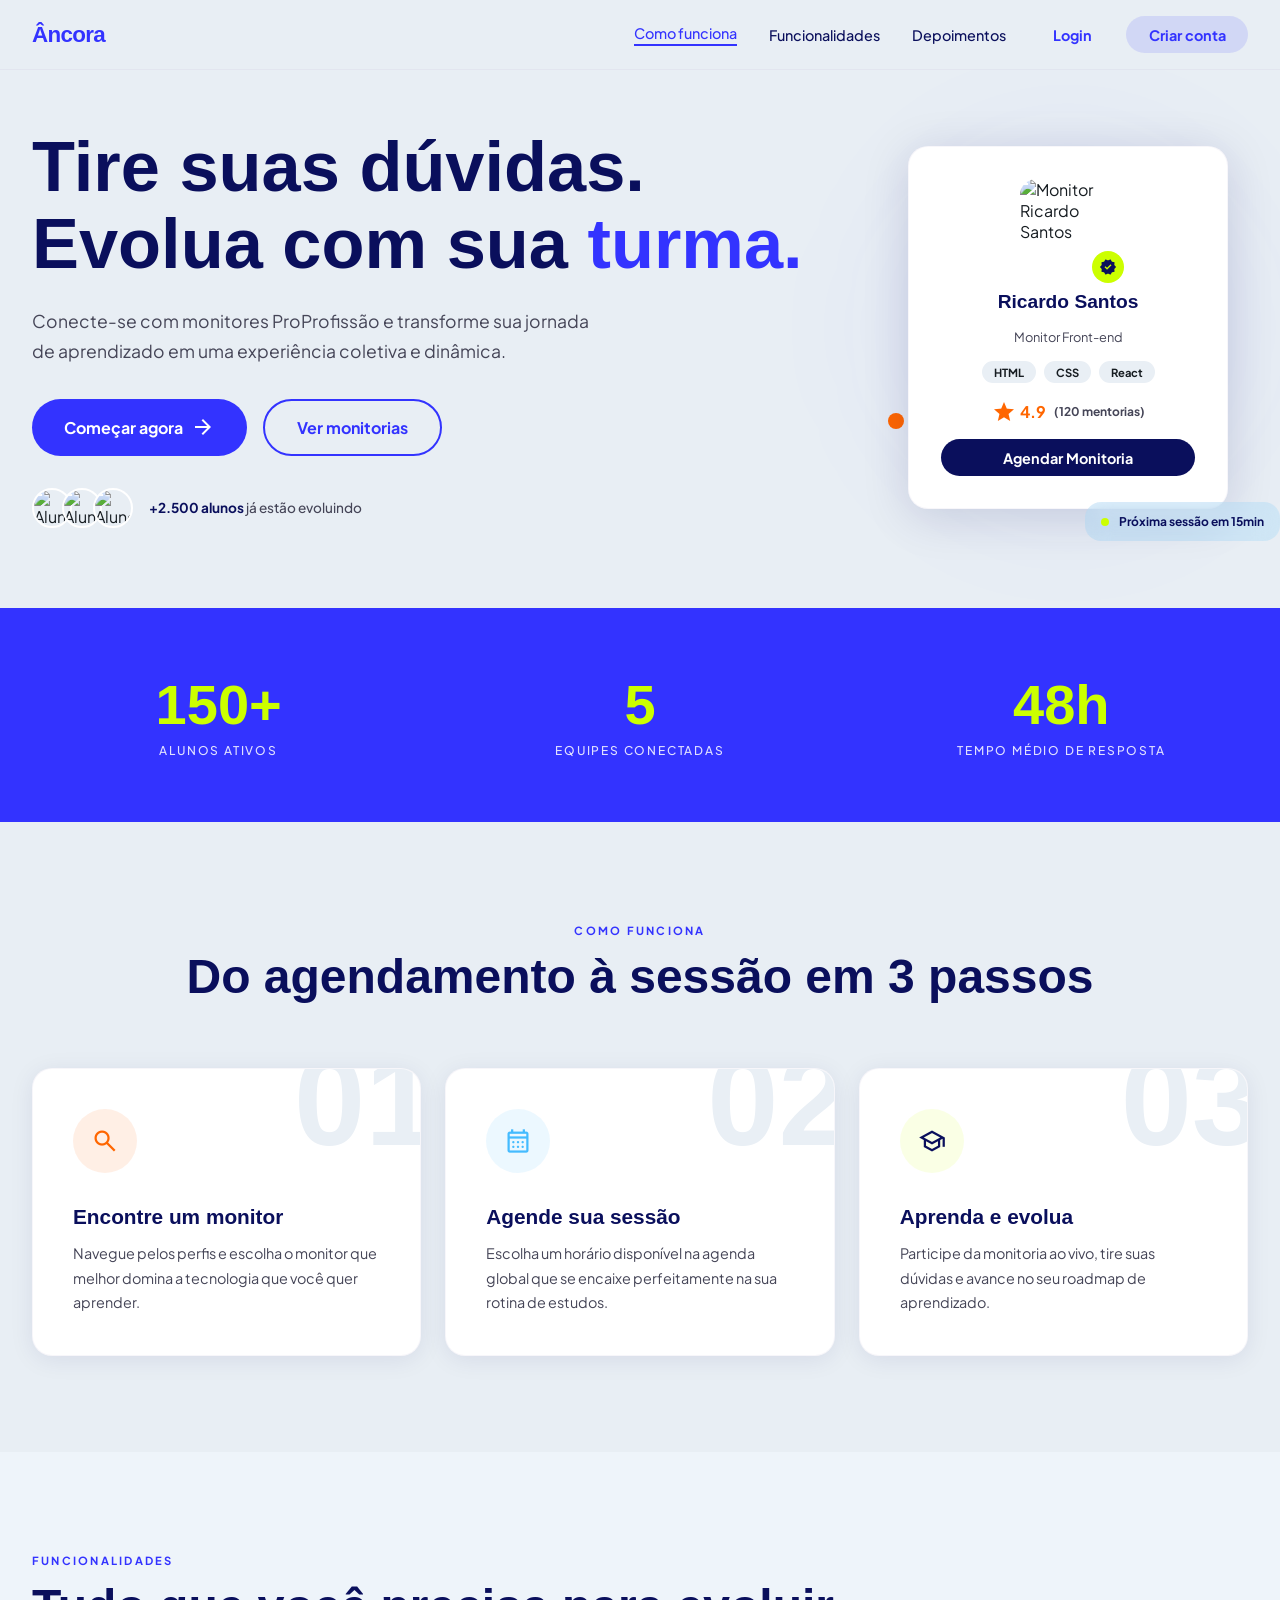
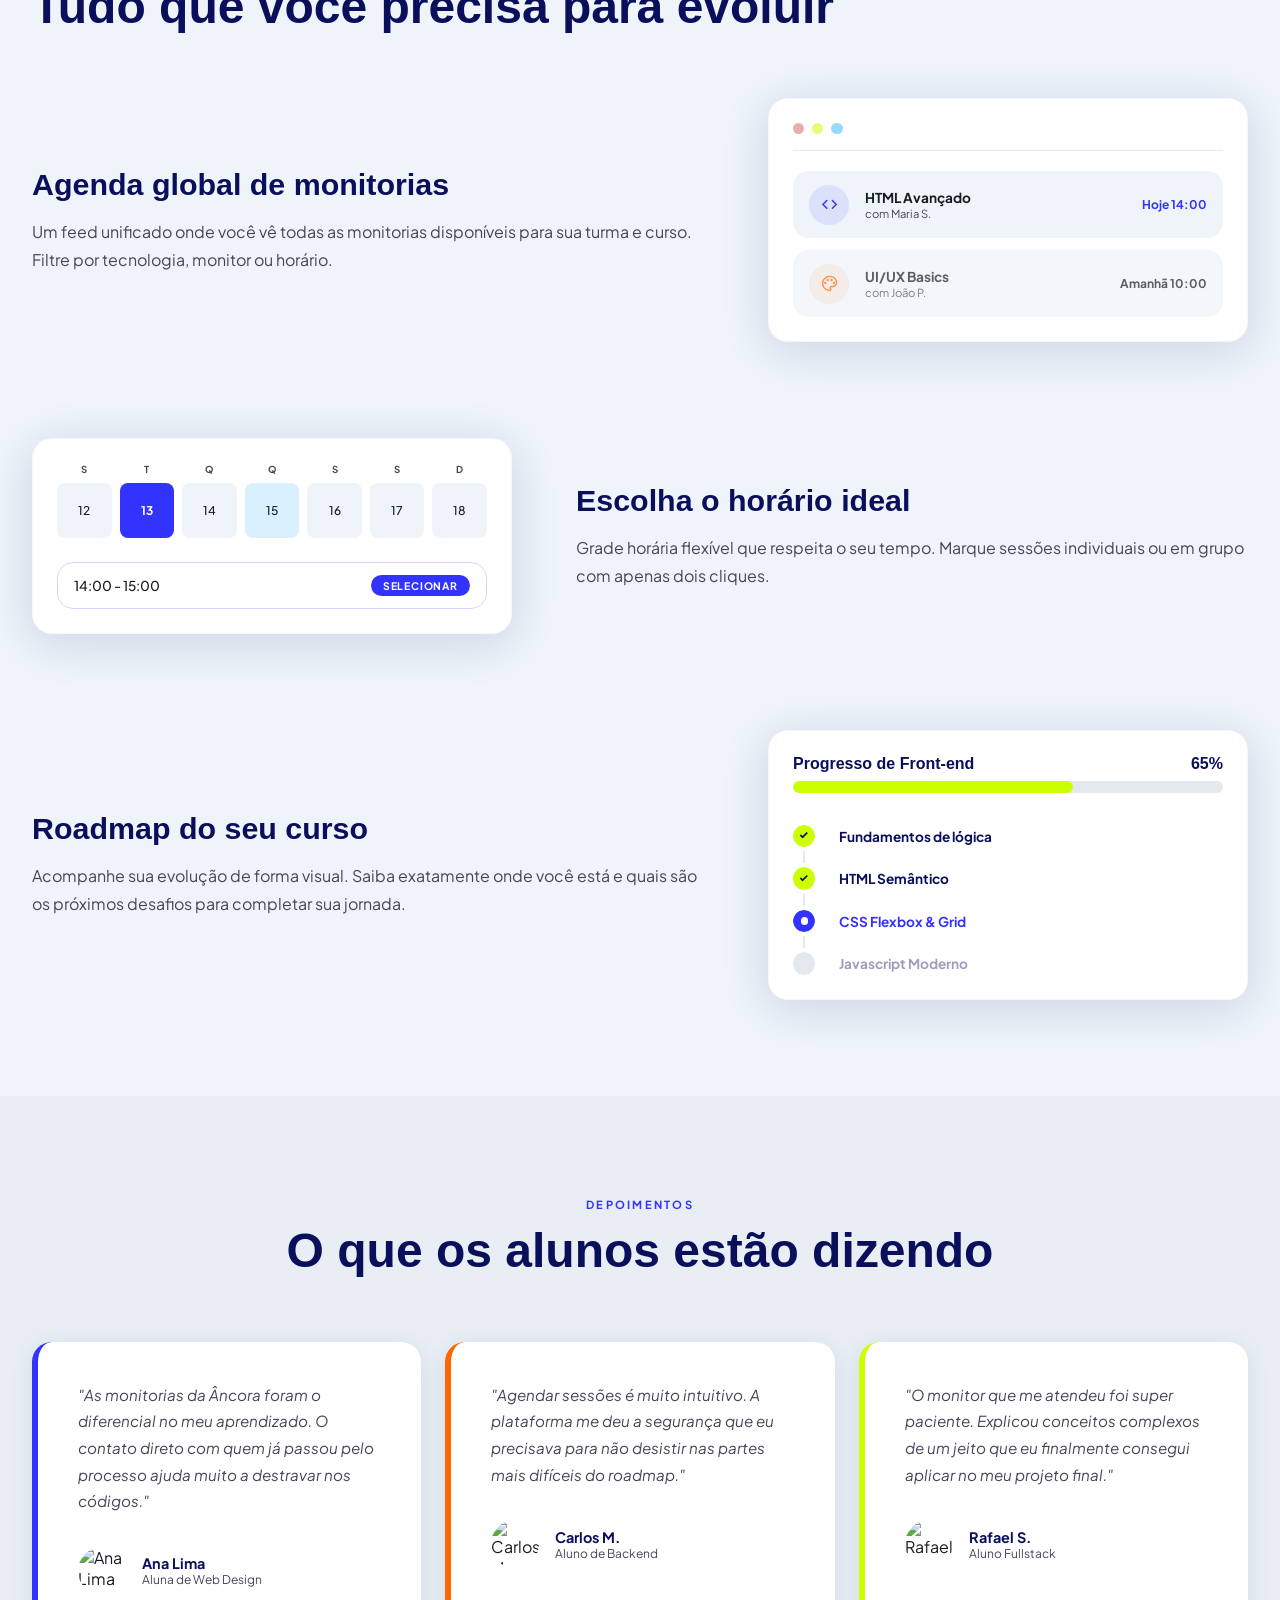
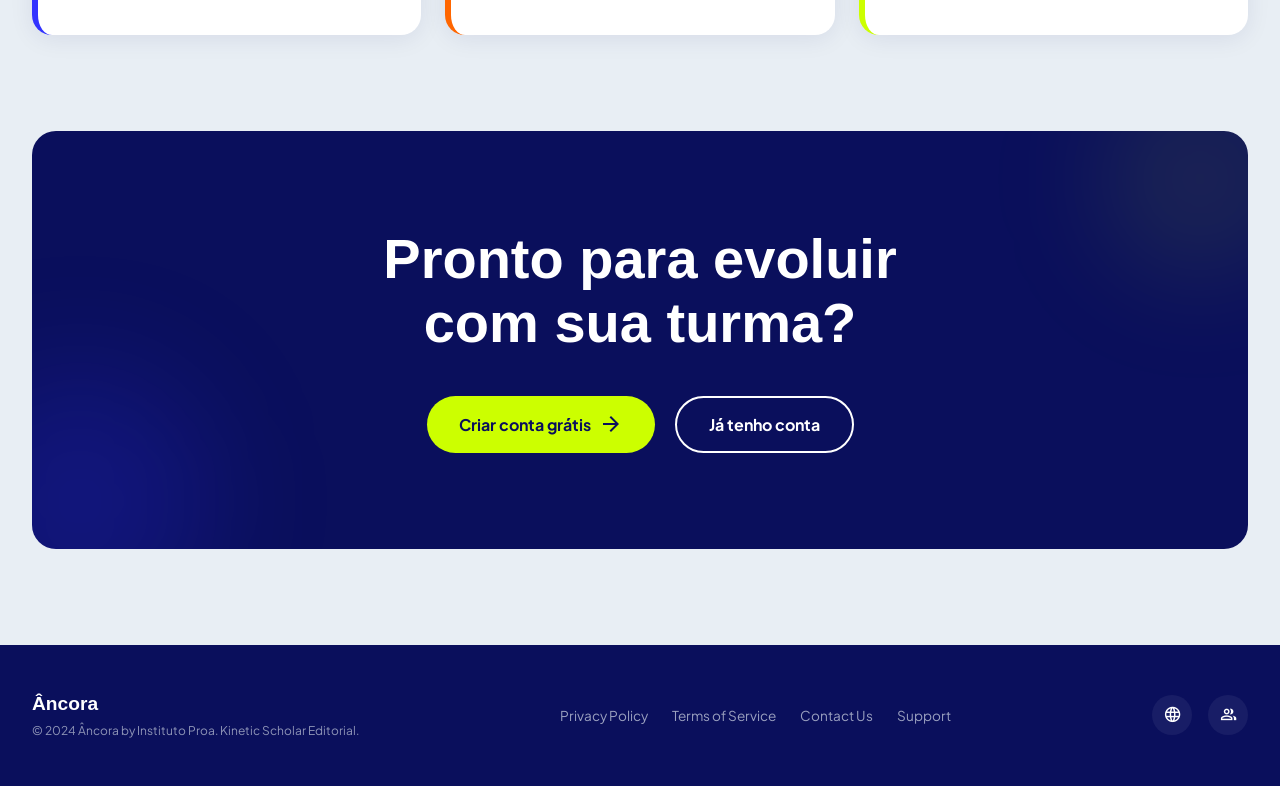
==== frontend/index.html @ afe98baf "feat: global.css, home funcional, login/cadastro conectados ao Firebase" ====
<!DOCTYPE html>
<html lang="pt-BR">
<head>
  <meta charset="utf-8"/>
  <meta name="viewport" content="width=device-width, initial-scale=1.0"/>
  <title>Âncora | Evolua com sua turma</title>
  <script src="./assets/js/pages/index.js"></script>
  <link rel="stylesheet" href="./assets/css/pages/index.css"/>
  <link href="https://fonts.googleapis.com/css2?family=Plus+Jakarta+Sans:wght@400;500;600;700&display=swap" rel="stylesheet"/>
  <link href="https://api.fontshare.com/v2/css?f[]=clash-grotesk@400,500,600,700&display=swap" rel="stylesheet"/>
  <link href="https://fonts.googleapis.com/css2?family=Material+Symbols+Outlined:opsz,wght,FILL,GRAD@20..48,100..700,0..1,-50..200&display=swap" rel="stylesheet"/>
</head>
<body>

  <!-- ===== NAV ===== -->
  <nav class="navbar" id="navbar">
    <div class="navbar__inner">
      <span class="navbar__logo">Âncora</span>

      <button class="navbar__burger" id="burgerBtn" aria-label="Abrir menu">
        <span></span><span></span><span></span>
      </button>

      <div class="navbar__links" id="navLinks">
        <a href="#how" class="navbar__link navbar__link--active">Como funciona</a>
        <a href="#features" class="navbar__link">Funcionalidades</a>
        <a href="#testimonials" class="navbar__link">Depoimentos</a>
      </div>

      <div class="navbar__actions">
        <button class="btn btn--ghost" onclick="window.location.href='./pages/login.html'">Login</button>
        <button class="btn btn--pill" onclick="window.location.href='./pages/cadastro.html'">Criar conta</button>
      </div>
    </div>
  </nav>

  <main>

    <!-- ===== HERO ===== -->
    <section class="hero" id="hero">
      <div class="hero__content">
        <h1 class="hero__title">
          Tire suas dúvidas.<br/>
          Evolua com sua <span class="text-primary">turma.</span>
        </h1>
        <p class="hero__subtitle">
          Conecte-se com monitores ProProfissão e transforme sua jornada de aprendizado
          em uma experiência coletiva e dinâmica.
        </p>
        <div class="hero__actions">
          <button class="btn btn--primary btn--large" onclick="window.location.href='./pages/cadastro.html'">
            Começar agora
            <span class="material-symbols-outlined">arrow_forward</span>
          </button>
          <button class="btn btn--outline btn--large" onclick="window.location.href='./pages/login.html'">Ver monitorias</button>
        </div>
        <div class="social-proof">
          <div class="avatar-stack">
            <img src="https://lh3.googleusercontent.com/aida-public/[base64]" alt="Aluna 1"/>
            <img src="https://lh3.googleusercontent.com/aida-public/[base64]" alt="Aluno 2"/>
            <img src="https://lh3.googleusercontent.com/aida-public/[base64]" alt="Aluno 3"/>
          </div>
          <p class="social-proof__text">
            <strong>+2.500 alunos</strong> já estão evoluindo
          </p>
        </div>
      </div>

      <div class="hero__visual">
        <div class="hero__glow"></div>
        <div class="dot dot--lime" style="top:2.5rem;right:2.5rem;"></div>
        <div class="dot dot--orange" style="bottom:5rem;left:0;"></div>

        <div class="monitor-card">
          <div class="monitor-card__avatar-wrap">
            <img src="https://lh3.googleusercontent.com/aida-public/[base64]" alt="Monitor Ricardo Santos" class="monitor-card__avatar"/>
            <div class="monitor-card__badge">
              <span class="material-symbols-outlined" style="font-variation-settings:'FILL' 1;font-size:18px;">verified</span>
            </div>
          </div>
          <h3 class="monitor-card__name">Ricardo Santos</h3>
          <p class="monitor-card__role">Monitor Front-end</p>
          <div class="monitor-card__tags">
            <span class="tag">HTML</span>
            <span class="tag">CSS</span>
            <span class="tag">React</span>
          </div>
          <div class="monitor-card__rating">
            <span class="material-symbols-outlined" style="font-variation-settings:'FILL' 1;">star</span>
            <strong>4.9</strong>
            <span class="rating__count">(120 mentorias)</span>
          </div>
          <button class="btn btn--dark btn--full">Agendar Monitoria</button>
        </div>

        <div class="session-badge">
          <div class="session-badge__dot"></div>
          <p>Próxima sessão em 15min</p>
        </div>
      </div>
    </section>

    <!-- ===== STATS ===== -->
    <section class="stats">
      <div class="stats__inner">
        <div class="stat">
          <h2 class="stat__value">150+</h2>
          <p class="stat__label">Alunos ativos</p>
        </div>
        <div class="stat">
          <h2 class="stat__value">5</h2>
          <p class="stat__label">Equipes conectadas</p>
        </div>
        <div class="stat">
          <h2 class="stat__value">48h</h2>
          <p class="stat__label">Tempo médio de resposta</p>
        </div>
      </div>
    </section>

    <!-- ===== HOW IT WORKS ===== -->
    <section class="how" id="how">
      <div class="section-header section-header--center">
        <span class="section-eyebrow">Como funciona</span>
        <h2 class="section-title">Do agendamento à sessão em 3 passos</h2>
      </div>
      <div class="steps">
        <div class="step-card">
          <span class="step-card__number">01</span>
          <div class="step-card__icon step-card__icon--orange">
            <span class="material-symbols-outlined">search</span>
          </div>
          <h3 class="step-card__title">Encontre um monitor</h3>
          <p class="step-card__desc">Navegue pelos perfis e escolha o monitor que melhor domina a tecnologia que você quer aprender.</p>
        </div>
        <div class="step-card">
          <span class="step-card__number">02</span>
          <div class="step-card__icon step-card__icon--cyan">
            <span class="material-symbols-outlined">calendar_month</span>
          </div>
          <h3 class="step-card__title">Agende sua sessão</h3>
          <p class="step-card__desc">Escolha um horário disponível na agenda global que se encaixe perfeitamente na sua rotina de estudos.</p>
        </div>
        <div class="step-card">
          <span class="step-card__number">03</span>
          <div class="step-card__icon step-card__icon--lime">
            <span class="material-symbols-outlined">school</span>
          </div>
          <h3 class="step-card__title">Aprenda e evolua</h3>
          <p class="step-card__desc">Participe da monitoria ao vivo, tire suas dúvidas e avance no seu roadmap de aprendizado.</p>
        </div>
      </div>
    </section>

    <!-- ===== FEATURES ===== -->
    <section class="features" id="features">
      <div class="features__inner">
        <div class="section-header">
          <span class="section-eyebrow">Funcionalidades</span>
          <h2 class="section-title">Tudo que você precisa para evoluir</h2>
        </div>

        <!-- Feature 1 -->
        <div class="feature-row">
          <div class="feature-row__text">
            <h3 class="feature-row__title">Agenda global de monitorias</h3>
            <p class="feature-row__desc">Um feed unificado onde você vê todas as monitorias disponíveis para sua turma e curso. Filtre por tecnologia, monitor ou horário.</p>
          </div>
          <div class="feature-row__card">
            <div class="window-bar">
              <div class="window-bar__dot dot-red"></div>
              <div class="window-bar__dot dot-lime"></div>
              <div class="window-bar__dot dot-cyan"></div>
            </div>
            <div class="agenda-item">
              <div class="agenda-item__icon agenda-item__icon--primary">
                <span class="material-symbols-outlined">code</span>
              </div>
              <div>
                <p class="agenda-item__name">HTML Avançado</p>
                <p class="agenda-item__sub">com Maria S.</p>
              </div>
              <span class="agenda-item__time">Hoje 14:00</span>
            </div>
            <div class="agenda-item agenda-item--muted">
              <div class="agenda-item__icon agenda-item__icon--orange">
                <span class="material-symbols-outlined">palette</span>
              </div>
              <div>
                <p class="agenda-item__name">UI/UX Basics</p>
                <p class="agenda-item__sub">com João P.</p>
              </div>
              <span class="agenda-item__time agenda-item__time--muted">Amanhã 10:00</span>
            </div>
          </div>
        </div>

        <!-- Feature 2 -->
        <div class="feature-row feature-row--reverse">
          <div class="feature-row__text">
            <h3 class="feature-row__title">Escolha o horário ideal</h3>
            <p class="feature-row__desc">Grade horária flexível que respeita o seu tempo. Marque sessões individuais ou em grupo com apenas dois cliques.</p>
          </div>
          <div class="feature-row__card">
            <div class="calendar">
              <div class="calendar__header">
                <span>S</span><span>T</span><span>Q</span><span>Q</span><span>S</span><span>S</span><span>D</span>
              </div>
              <div class="calendar__grid">
                <div class="cal-day">12</div>
                <div class="cal-day cal-day--active">13</div>
                <div class="cal-day">14</div>
                <div class="cal-day cal-day--highlight">15</div>
                <div class="cal-day">16</div>
                <div class="cal-day">17</div>
                <div class="cal-day">18</div>
              </div>
              <div class="calendar__slot">
                <span>14:00 - 15:00</span>
                <button class="btn btn--primary btn--xs">Selecionar</button>
              </div>
            </div>
          </div>
        </div>

        <!-- Feature 3 -->
        <div class="feature-row">
          <div class="feature-row__text">
            <h3 class="feature-row__title">Roadmap do seu curso</h3>
            <p class="feature-row__desc">Acompanhe sua evolução de forma visual. Saiba exatamente onde você está e quais são os próximos desafios para completar sua jornada.</p>
          </div>
          <div class="feature-row__card">
            <div class="roadmap">
              <div class="roadmap__header">
                <p class="roadmap__label">Progresso de Front-end</p>
                <span class="roadmap__pct">65%</span>
              </div>
              <div class="progress-bar">
                <div class="progress-bar__fill" style="width:65%"></div>
              </div>
              <div class="roadmap__steps">
                <div class="rs rs--done">
                  <div class="rs__dot rs__dot--done"><span class="material-symbols-outlined">check</span></div>
                  <p>Fundamentos de lógica</p>
                </div>
                <div class="rs rs--done">
                  <div class="rs__dot rs__dot--done"><span class="material-symbols-outlined">check</span></div>
                  <p>HTML Semântico</p>
                </div>
                <div class="rs rs--current">
                  <div class="rs__dot rs__dot--current"><div class="rs__dot-inner"></div></div>
                  <p class="rs__label--current">CSS Flexbox &amp; Grid</p>
                </div>
                <div class="rs rs--locked">
                  <div class="rs__dot rs__dot--locked"></div>
                  <p>Javascript Moderno</p>
                </div>
              </div>
            </div>
          </div>
        </div>

      </div>
    </section>

    <!-- ===== TESTIMONIALS ===== -->
    <section class="testimonials" id="testimonials">
      <div class="section-header section-header--center">
        <span class="section-eyebrow">Depoimentos</span>
        <h2 class="section-title">O que os alunos estão dizendo</h2>
      </div>
      <div class="testimonials__grid">
        <div class="testimonial-card testimonial-card--primary">
          <p class="testimonial-card__quote">"As monitorias da Âncora foram o diferencial no meu aprendizado. O contato direto com quem já passou pelo processo ajuda muito a destravar nos códigos."</p>
          <div class="testimonial-card__author">
            <img src="https://lh3.googleusercontent.com/aida-public/[base64]" alt="Ana Lima"/>
            <div>
              <p class="author__name">Ana Lima</p>
              <p class="author__role">Aluna de Web Design</p>
            </div>
          </div>
        </div>
        <div class="testimonial-card testimonial-card--orange">
          <p class="testimonial-card__quote">"Agendar sessões é muito intuitivo. A plataforma me deu a segurança que eu precisava para não desistir nas partes mais difíceis do roadmap."</p>
          <div class="testimonial-card__author">
            <img src="https://lh3.googleusercontent.com/aida-public/[base64]" alt="Carlos M."/>
            <div>
              <p class="author__name">Carlos M.</p>
              <p class="author__role">Aluno de Backend</p>
            </div>
          </div>
        </div>
        <div class="testimonial-card testimonial-card--lime">
          <p class="testimonial-card__quote">"O monitor que me atendeu foi super paciente. Explicou conceitos complexos de um jeito que eu finalmente consegui aplicar no meu projeto final."</p>
          <div class="testimonial-card__author">
            <img src="https://lh3.googleusercontent.com/aida-public/[base64]" alt="Rafael S."/>
            <div>
              <p class="author__name">Rafael S.</p>
              <p class="author__role">Aluno Fullstack</p>
            </div>
          </div>
        </div>
      </div>
    </section>

    <!-- ===== CTA ===== -->
    <section class="cta-section">
      <div class="cta-card">
        <div class="cta-card__glow cta-card__glow--top"></div>
        <div class="cta-card__glow cta-card__glow--bottom"></div>
        <div class="cta-card__content">
          <h2 class="cta-card__title">Pronto para evoluir com sua turma?</h2>
          <div class="cta-card__actions">
            <button class="btn btn--lime btn--large">
              Criar conta grátis
              <span class="material-symbols-outlined">arrow_forward</span>
            </button>
            <button class="btn btn--outline-white btn--large">Já tenho conta</button>
          </div>
        </div>
      </div>
    </section>

  </main>

  <!-- ===== FOOTER ===== -->
  <footer class="footer">
    <div class="footer__inner">
      <div class="footer__brand">
        <span class="footer__logo">Âncora</span>
        <p class="footer__copy">© 2024 Âncora by Instituto Proa. Kinetic Scholar Editorial.</p>
      </div>
      <nav class="footer__links">
        <a href="#">Privacy Policy</a>
        <a href="#">Terms of Service</a>
        <a href="#">Contact Us</a>
        <a href="#">Support</a>
      </nav>
      <div class="footer__social">
        <a href="#" class="social-icon" aria-label="Site">
          <span class="material-symbols-outlined">language</span>
        </a>
        <a href="#" class="social-icon" aria-label="Comunidade">
          <span class="material-symbols-outlined">group</span>
        </a>
      </div>
    </div>
  </footer>
</body>
</html>
---- frontend/assets/css/pages/index.css ----
/* =========================================================
   ÂNCORA — style.css
   ========================================================= */

/* ── Variables ─────────────────────────────────────────── */
:root {
  --navy:        #0A0F5C;
  --primary:     #3333FF;
  --primary-dim: #1300E1;
  --lime:        #CCFF00;
  --orange:      #FF6600;
  --cyan:        #44BBFF;
  --white:       #FFFFFF;
  --bg:          #E8EEF4;
  --surface:     #F5FAFF;
  --surface-low: #EEF4FA;
  --surface-mid: #E9EFF5;
  --surface-high: #E3E9EF;
  --outline:     #C6C4DA;
  --on-surface:  #161C21;
  --on-muted:    #454557;

  --radius-sm:   .5rem;
  --radius:      1rem;
  --radius-lg:   1.25rem;
  --radius-pill: 9999px;

  --shadow-card: 0 4px 24px rgba(10,15,92,.08);
  --shadow-xl:   0 8px 48px rgba(10,15,92,.14);

  --font-head:   'Clash Grotesk', sans-serif;
  --font-body:   'Plus Jakarta Sans', sans-serif;

  --max-w:       1280px;
  --px:          2rem;
}

/* ── Reset ──────────────────────────────────────────────── */
*, *::before, *::after { box-sizing: border-box; margin: 0; padding: 0; }
html { scroll-behavior: smooth; }
body {
  font-family: var(--font-body);
  background: var(--bg);
  color: var(--on-surface);
  -webkit-font-smoothing: antialiased;
  overflow-x: hidden;
}
img { display: block; max-width: 100%; }
a { text-decoration: none; color: inherit; }

h1,h2,h3,.font-head { font-family: var(--font-head); }

/* ── Utilities ──────────────────────────────────────────── */
.text-primary { color: var(--primary); }

.section-eyebrow {
  display: inline-block;
  font-weight: 700;
  font-size: .7rem;
  letter-spacing: .2em;
  text-transform: uppercase;
  color: var(--primary);
  margin-bottom: .75rem;
}

.section-title {
  font-family: var(--font-head);
  font-size: clamp(2rem, 4vw, 3rem);
  font-weight: 700;
  color: var(--navy);
  line-height: 1.15;
}

.section-header { margin-bottom: 4rem; }
.section-header--center { text-align: center; }

/* ── Buttons ────────────────────────────────────────────── */
.btn {
  display: inline-flex;
  align-items: center;
  gap: .5rem;
  font-family: var(--font-body);
  font-weight: 700;
  cursor: pointer;
  border: none;
  border-radius: var(--radius-pill);
  transition: transform .15s, box-shadow .2s, background .2s;
  white-space: nowrap;
  padding: .6rem 1.4rem;
  font-size: .9rem;
}
.btn:active { transform: scale(.94); }

.btn--primary  { background: var(--primary); color: var(--white); }
.btn--primary:hover  { box-shadow: 0 0 24px rgba(51,51,255,.35); }

.btn--dark     { background: var(--navy); color: var(--white); }
.btn--dark:hover { background: #0d1470; }

.btn--lime     { background: var(--lime); color: var(--navy); }
.btn--lime:hover { box-shadow: 0 0 28px rgba(204,255,0,.35); }

.btn--ghost    { background: transparent; color: var(--primary); }
.btn--ghost:hover { background: rgba(51,51,255,.06); }

.btn--outline  { background: transparent; color: var(--primary); border: 2px solid var(--primary); }
.btn--outline:hover { background: rgba(51,51,255,.06); }

.btn--outline-white { background: transparent; color: var(--white); border: 2px solid var(--white); }
.btn--outline-white:hover { background: rgba(255,255,255,.1); }

.btn--pill  { background: rgba(51,51,255,.12); color: var(--primary); }
.btn--large { padding: 1rem 2rem; font-size: 1rem; }
.btn--xs    { padding: .25rem .75rem; font-size: .65rem; text-transform: uppercase; letter-spacing: .08em; }
.btn--full  { width: 100%; justify-content: center; }

/* ── Dots decorativos ───────────────────────────────────── */
.dot {
  position: absolute;
  border-radius: 50%;
  pointer-events: none;
}
.dot--lime   { width: 1.5rem; height: 1.5rem; background: var(--lime); }
.dot--orange { width: 1rem;   height: 1rem;   background: var(--orange); }

/* ── Tags ───────────────────────────────────────────────── */
.tag {
  padding: .25rem .75rem;
  background: var(--surface-mid);
  border-radius: var(--radius-pill);
  font-size: .7rem;
  font-weight: 700;
}

/* =========================================================
   NAVBAR
   ========================================================= */
.navbar {
  position: fixed;
  top: 0;
  width: 100%;
  z-index: 100;
  background: rgba(232,238,244,.85);
  backdrop-filter: blur(20px);
  -webkit-backdrop-filter: blur(20px);
  border-bottom: 1px solid rgba(198,196,218,.2);
  transition: box-shadow .3s;
}
.navbar.scrolled { box-shadow: 0 2px 20px rgba(10,15,92,.1); }

.navbar__inner {
  max-width: var(--max-w);
  margin: 0 auto;
  padding: 1rem var(--px);
  display: flex;
  align-items: center;
  gap: 1.5rem;
}

.navbar__logo {
  font-family: var(--font-head);
  font-size: 1.4rem;
  font-weight: 900;
  letter-spacing: -.03em;
  color: var(--primary);
  flex-shrink: 0;
}

.navbar__links {
  display: flex;
  align-items: center;
  gap: 2rem;
  margin-left: auto;
}

.navbar__link {
  font-weight: 500;
  font-size: .9rem;
  color: var(--navy);
  transition: color .2s;
}
.navbar__link:hover,
.navbar__link--active {
  color: var(--primary);
  border-bottom: 2px solid var(--primary);
  padding-bottom: 2px;
}

.navbar__actions {
  display: flex;
  align-items: center;
  gap: .75rem;
  flex-shrink: 0;
}

/* Burger — hidden on desktop */
.navbar__burger {
  display: none;
  flex-direction: column;
  justify-content: center;
  gap: 5px;
  background: none;
  border: none;
  cursor: pointer;
  padding: .4rem;
  margin-left: auto;
}
.navbar__burger span {
  display: block;
  width: 24px;
  height: 2px;
  background: var(--navy);
  border-radius: 2px;
  transition: transform .3s, opacity .3s;
}
.navbar__burger.open span:nth-child(1) { transform: translateY(7px) rotate(45deg); }
.navbar__burger.open span:nth-child(2) { opacity: 0; }
.navbar__burger.open span:nth-child(3) { transform: translateY(-7px) rotate(-45deg); }

/* =========================================================
   HERO
   ========================================================= */
.hero {
  max-width: var(--max-w);
  margin: 0 auto;
  padding: 7rem var(--px) 5rem;
  display: flex;
  align-items: center;
  gap: 4rem;
}

.hero__content { flex: 1; min-width: 0; }

.hero__title {
  font-family: var(--font-head);
  font-size: clamp(2.4rem, 5.5vw, 4.5rem);
  font-weight: 700;
  line-height: 1.1;
  color: var(--navy);
  margin-bottom: 1.5rem;
}

.hero__subtitle {
  font-size: 1.1rem;
  color: var(--on-muted);
  line-height: 1.7;
  max-width: 36rem;
  margin-bottom: 2rem;
}

.hero__actions {
  display: flex;
  flex-wrap: wrap;
  gap: 1rem;
  margin-bottom: 2rem;
}

.social-proof {
  display: flex;
  align-items: center;
  gap: 1rem;
}
.avatar-stack {
  display: flex;
}
.avatar-stack img {
  width: 2.5rem;
  height: 2.5rem;
  border-radius: 50%;
  border: 2px solid var(--white);
  object-fit: cover;
  margin-left: -.6rem;
}
.avatar-stack img:first-child { margin-left: 0; }
.social-proof__text { font-size: .85rem; font-weight: 500; color: var(--on-muted); }
.social-proof__text strong { color: var(--navy); }

/* Hero visual */
.hero__visual {
  flex: 0 0 auto;
  width: min(360px, 100%);
  position: relative;
  display: flex;
  justify-content: center;
}

.hero__glow {
  position: absolute;
  inset: 0;
  background: rgba(51,51,255,.05);
  border-radius: 50%;
  filter: blur(60px);
  pointer-events: none;
}

/* Monitor Card */
.monitor-card {
  background: var(--white);
  border-radius: var(--radius-lg);
  padding: 2rem;
  box-shadow: var(--shadow-xl);
  border: 1px solid rgba(198,196,218,.15);
  width: 100%;
  max-width: 320px;
  display: flex;
  flex-direction: column;
  align-items: center;
  gap: 1rem;
  position: relative;
  z-index: 2;
}

.monitor-card__avatar-wrap { position: relative; }
.monitor-card__avatar {
  width: 6rem;
  height: 6rem;
  border-radius: 1rem;
  object-fit: cover;
}
.monitor-card__badge {
  position: absolute;
  bottom: -.5rem;
  right: -.5rem;
  width: 2rem;
  height: 2rem;
  background: var(--lime);
  border-radius: 50%;
  display: flex;
  align-items: center;
  justify-content: center;
  color: var(--navy);
}

.monitor-card__name { font-family: var(--font-head); font-size: 1.2rem; font-weight: 700; color: var(--navy); }
.monitor-card__role { font-size: .8rem; color: var(--on-muted); }
.monitor-card__tags { display: flex; gap: .5rem; flex-wrap: wrap; justify-content: center; }

.monitor-card__rating {
  display: flex;
  align-items: center;
  gap: .25rem;
  color: var(--orange);
  font-weight: 700;
}
.rating__count { font-size: .75rem; color: var(--on-muted); margin-left: .25rem; }

/* Session badge */
.session-badge {
  position: absolute;
  bottom: -2rem;
  right: -2rem;
  background: rgba(68,187,255,.15);
  backdrop-filter: blur(12px);
  -webkit-backdrop-filter: blur(12px);
  padding: .75rem 1rem;
  border-radius: var(--radius);
  display: flex;
  align-items: center;
  gap: .6rem;
  z-index: 3;
}
.session-badge__dot {
  width: .5rem;
  height: .5rem;
  background: var(--lime);
  border-radius: 50%;
}
.session-badge p { font-size: .75rem; font-weight: 700; color: var(--navy); }

/* =========================================================
   STATS
   ========================================================= */
.stats { background: var(--primary); padding: 4rem var(--px); }

.stats__inner {
  max-width: var(--max-w);
  margin: 0 auto;
  display: grid;
  grid-template-columns: repeat(3, 1fr);
  gap: 3rem;
  text-align: center;
}

.stat__value {
  font-family: var(--font-head);
  font-size: clamp(2.5rem, 5vw, 3.5rem);
  font-weight: 700;
  color: var(--lime);
  margin-bottom: .4rem;
}
.stat__label {
  font-size: .75rem;
  font-weight: 500;
  letter-spacing: .15em;
  text-transform: uppercase;
  color: rgba(255,255,255,.85);
}

/* =========================================================
   HOW IT WORKS
   ========================================================= */
.how {
  max-width: var(--max-w);
  margin: 0 auto;
  padding: 6rem var(--px);
}

.steps {
  display: grid;
  grid-template-columns: repeat(3, 1fr);
  gap: 1.5rem;
}

.step-card {
  background: var(--white);
  border-radius: var(--radius-lg);
  padding: 2.5rem;
  border: 1px solid rgba(198,196,218,.15);
  box-shadow: var(--shadow-card);
  position: relative;
  overflow: hidden;
  transition: transform .3s;
}
.step-card:hover { transform: translateY(-.5rem); }

.step-card__number {
  position: absolute;
  top: -2rem;
  right: -1rem;
  font-family: var(--font-head);
  font-size: 8rem;
  font-weight: 900;
  color: var(--surface-mid);
  line-height: 1;
  pointer-events: none;
  transition: color .3s;
}
.step-card:hover .step-card__number { color: rgba(51,51,255,.06); }

.step-card__icon {
  width: 4rem;
  height: 4rem;
  border-radius: 50%;
  display: flex;
  align-items: center;
  justify-content: center;
  margin-bottom: 2rem;
}
.step-card__icon .material-symbols-outlined { font-size: 1.75rem; }
.step-card__icon--orange { background: rgba(255,102,0,.1);  color: var(--orange); }
.step-card__icon--cyan   { background: rgba(68,187,255,.1); color: var(--cyan); }
.step-card__icon--lime   { background: rgba(204,255,0,.1);  color: var(--navy); }

.step-card__title { font-family: var(--font-head); font-size: 1.3rem; font-weight: 700; color: var(--navy); margin-bottom: .75rem; }
.step-card__desc  { color: var(--on-muted); line-height: 1.7; font-size: .9rem; }

/* =========================================================
   FEATURES
   ========================================================= */
.features { background: var(--surface-low); padding: 6rem var(--px); }

.features__inner { max-width: var(--max-w); margin: 0 auto; }

.feature-row {
  display: flex;
  align-items: center;
  gap: 4rem;
  margin-bottom: 6rem;
}
.feature-row:last-child { margin-bottom: 0; }
.feature-row--reverse { flex-direction: row-reverse; }

.feature-row__text { flex: 1; }
.feature-row__title {
  font-family: var(--font-head);
  font-size: 1.9rem;
  font-weight: 700;
  color: var(--navy);
  margin-bottom: 1rem;
}
.feature-row__desc { color: var(--on-muted); font-size: 1rem; line-height: 1.75; }

.feature-row__card {
  flex: 0 0 auto;
  width: min(480px, 50%);
  background: var(--white);
  border-radius: var(--radius-lg);
  padding: 1.5rem;
  box-shadow: var(--shadow-xl);
  border: 1px solid rgba(198,196,218,.12);
}

/* Window dots */
.window-bar { display: flex; gap: .5rem; margin-bottom: 1.25rem; padding-bottom: 1rem; border-bottom: 1px solid var(--surface-high); }
.window-bar__dot { width: .7rem; height: .7rem; border-radius: 50%; }
.dot-red  { background: rgba(186,26,26,.35); }
.dot-lime { background: rgba(204,255,0,.55); }
.dot-cyan { background: rgba(68,187,255,.55); }

/* Agenda items */
.agenda-item {
  display: flex;
  align-items: center;
  gap: 1rem;
  padding: .85rem 1rem;
  background: var(--surface-low);
  border-radius: var(--radius);
  margin-bottom: .75rem;
}
.agenda-item:last-child { margin-bottom: 0; }
.agenda-item--muted { opacity: .7; }

.agenda-item__icon {
  width: 2.5rem;
  height: 2.5rem;
  border-radius: 50%;
  display: flex;
  align-items: center;
  justify-content: center;
  flex-shrink: 0;
}
.agenda-item__icon .material-symbols-outlined { font-size: 1.2rem; }
.agenda-item__icon--primary { background: rgba(51,51,255,.1);  color: var(--primary); }
.agenda-item__icon--orange  { background: rgba(255,102,0,.1);  color: var(--orange); }

.agenda-item__name { font-size: .85rem; font-weight: 700; }
.agenda-item__sub  { font-size: .7rem;  color: var(--on-muted); }
.agenda-item__time { margin-left: auto; font-size: .75rem; font-weight: 700; color: var(--primary); white-space: nowrap; }
.agenda-item__time--muted { color: var(--on-surface); }

/* Calendar */
.calendar__header {
  display: grid;
  grid-template-columns: repeat(7, 1fr);
  gap: .5rem;
  margin-bottom: .5rem;
  text-align: center;
}
.calendar__header span { font-size: .6rem; font-weight: 700; color: var(--on-muted); }

.calendar__grid {
  display: grid;
  grid-template-columns: repeat(7, 1fr);
  gap: .5rem;
  margin-bottom: 1.5rem;
}
.cal-day {
  aspect-ratio: 1;
  background: var(--surface-low);
  border-radius: .5rem;
  display: flex;
  align-items: center;
  justify-content: center;
  font-size: .75rem;
  font-weight: 500;
}
.cal-day--active    { background: var(--primary); color: var(--white); font-weight: 700; }
.cal-day--highlight { background: rgba(68,187,255,.2); }

.calendar__slot {
  display: flex;
  justify-content: space-between;
  align-items: center;
  padding: .75rem 1rem;
  border: 1px solid rgba(51,51,255,.2);
  border-radius: var(--radius);
}
.calendar__slot span { font-size: .85rem; font-weight: 500; }

/* Roadmap */
.roadmap__header { display: flex; justify-content: space-between; align-items: center; margin-bottom: .5rem; }
.roadmap__label  { font-family: var(--font-head); font-weight: 700; color: var(--navy); }
.roadmap__pct    { font-family: var(--font-head); font-weight: 900; color: var(--navy); }

.progress-bar { width: 100%; height: .75rem; background: var(--surface-high); border-radius: var(--radius-pill); overflow: hidden; margin-bottom: 2rem; }
.progress-bar__fill { height: 100%; background: var(--lime); border-radius: var(--radius-pill); }

.roadmap__steps { position: relative; display: flex; flex-direction: column; gap: 1.25rem; }
.roadmap__steps::before {
  content: '';
  position: absolute;
  left: .65rem;
  top: .25rem;
  bottom: .25rem;
  width: 2px;
  background: var(--surface-high);
  z-index: 0;
}

.rs { display: flex; align-items: center; gap: 1.5rem; position: relative; z-index: 1; }
.rs p { font-size: .85rem; font-weight: 700; color: var(--navy); }

.rs__dot {
  width: 1.4rem;
  height: 1.4rem;
  border-radius: 50%;
  flex-shrink: 0;
  display: flex;
  align-items: center;
  justify-content: center;
  outline: 4px solid var(--white);
}
.rs__dot--done    { background: var(--lime); }
.rs__dot--done .material-symbols-outlined { font-size: .85rem; font-weight: 700; color: var(--navy); }
.rs__dot--current { background: var(--primary); }
.rs__dot-inner    { width: .45rem; height: .45rem; background: var(--white); border-radius: 50%; }
.rs__dot--locked  { background: var(--surface-high); }

.rs--locked p       { opacity: .4; }
.rs__label--current { color: var(--primary) !important; }

/* =========================================================
   TESTIMONIALS
   ========================================================= */
.testimonials {
  max-width: var(--max-w);
  margin: 0 auto;
  padding: 6rem var(--px);
}

.testimonials__grid {
  display: grid;
  grid-template-columns: repeat(3, 1fr);
  gap: 1.5rem;
}

.testimonial-card {
  background: var(--white);
  border-radius: var(--radius-lg);
  padding: 2.5rem;
  box-shadow: var(--shadow-card);
  border-left: 6px solid transparent;
}
.testimonial-card--primary { border-left-color: var(--primary); }
.testimonial-card--orange  { border-left-color: var(--orange); }
.testimonial-card--lime    { border-left-color: var(--lime); }

.testimonial-card__quote {
  font-style: italic;
  color: var(--on-muted);
  line-height: 1.75;
  margin-bottom: 2rem;
  font-size: .95rem;
}

.testimonial-card__author { display: flex; align-items: center; gap: 1rem; }
.testimonial-card__author img {
  width: 3rem;
  height: 3rem;
  border-radius: 50%;
  object-fit: cover;
}
.author__name { font-weight: 700; color: var(--navy); font-size: .9rem; }
.author__role { font-size: .75rem; color: var(--on-muted); }

/* =========================================================
   CTA SECTION
   ========================================================= */
.cta-section { max-width: var(--max-w); margin: 0 auto; padding: 0 var(--px) 6rem; }

.cta-card {
  background: var(--navy);
  border-radius: 1.5rem;
  padding: clamp(3rem,8vw,6rem) var(--px);
  text-align: center;
  position: relative;
  overflow: hidden;
}

.cta-card__glow {
  position: absolute;
  border-radius: 50%;
  filter: blur(60px);
  pointer-events: none;
}
.cta-card__glow--top    { top: -3rem;    right: -3rem;   width: 12rem; height: 12rem; background: rgba(204,255,0,.1); }
.cta-card__glow--bottom { bottom: -5rem; left: -5rem;    width: 16rem; height: 16rem; background: rgba(51,51,255,.2); }

.cta-card__content { position: relative; z-index: 1; }

.cta-card__title {
  font-family: var(--font-head);
  font-size: clamp(2rem, 4.5vw, 3.5rem);
  font-weight: 700;
  color: var(--white);
  max-width: 36rem;
  margin: 0 auto 2.5rem;
  line-height: 1.15;
}

.cta-card__actions { display: flex; flex-wrap: wrap; justify-content: center; gap: 1.25rem; }

/* =========================================================
   FOOTER
   ========================================================= */
.footer { background: var(--navy); padding: 3rem var(--px); }

.footer__inner {
  max-width: var(--max-w);
  margin: 0 auto;
  display: flex;
  flex-wrap: wrap;
  justify-content: space-between;
  align-items: center;
  gap: 2rem;
}

.footer__logo { font-family: var(--font-head); font-size: 1.2rem; font-weight: 700; color: var(--white); display: block; margin-bottom: .5rem; }
.footer__copy { font-size: .75rem; color: rgba(232,238,244,.6); max-width: 22rem; }

.footer__links { display: flex; flex-wrap: wrap; gap: 1.5rem; }
.footer__links a { font-size: .85rem; color: rgba(232,238,244,.65); transition: color .2s; }
.footer__links a:hover { color: var(--white); }

.footer__social { display: flex; gap: 1rem; }
.social-icon {
  width: 2.5rem;
  height: 2.5rem;
  background: rgba(255,255,255,.06);
  border-radius: 50%;
  display: flex;
  align-items: center;
  justify-content: center;
  color: var(--white);
  transition: background .2s;
}
.social-icon:hover { background: rgba(255,255,255,.12); }
.social-icon .material-symbols-outlined { font-size: 1.2rem; }

/* =========================================================
   RESPONSIVE
   ========================================================= */

/* ── Tablet (≤ 900px) ─────────────────────────────────── */
@media (max-width: 900px) {

  :root { --px: 1.5rem; }

  /* Navbar */
  .navbar__links {
    display: none;
    position: absolute;
    top: 100%;
    left: 0;
    width: 100%;
    flex-direction: column;
    gap: 0;
    background: rgba(232,238,244,.97);
    backdrop-filter: blur(20px);
    padding: 1rem 0;
    border-bottom: 1px solid rgba(198,196,218,.3);
  }
  .navbar__links.open { display: flex; }
  .navbar__link { padding: .9rem var(--px); border-bottom: none !important; }
  .navbar__link--active { border-left: 3px solid var(--primary); padding-left: calc(var(--px) - 3px); }
  .navbar__burger { display: flex; }
  .navbar__actions { gap: .5rem; }
  .navbar__actions .btn--ghost { display: none; }

  /* Hero */
  .hero {
    flex-direction: column;
    padding-top: 5.5rem;
    gap: 3rem;
  }
  .hero__visual { width: 100%; max-width: 360px; }
  .session-badge { display: none; }

  /* Steps */
  .steps { grid-template-columns: 1fr; gap: 1.25rem; }

  /* Feature rows */
  .feature-row,
  .feature-row--reverse { flex-direction: column; gap: 2rem; }
  .feature-row__card { width: 100%; }

  /* Testimonials */
  .testimonials__grid { grid-template-columns: 1fr; gap: 1.25rem; }

  /* Stats */
  .stats__inner { grid-template-columns: 1fr; gap: 2rem; }
}

/* ── Mobile (≤ 600px) ─────────────────────────────────── */
@media (max-width: 600px) {

  :root { --px: 1rem; }

  .hero__title { font-size: clamp(2rem, 8vw, 2.8rem); }

  .hero__actions { flex-direction: column; }
  .hero__actions .btn { width: 100%; justify-content: center; }

  .steps { gap: 1rem; }
  .step-card { padding: 2rem; }

  .feature-row__title { font-size: 1.5rem; }

  .testimonials__grid { grid-template-columns: 1fr; }
  .testimonial-card { padding: 1.75rem; }

  .cta-card__actions { flex-direction: column; align-items: stretch; }
  .cta-card__actions .btn { justify-content: center; }

  .footer__inner { flex-direction: column; align-items: flex-start; gap: 1.5rem; }
  .footer__links { gap: 1rem; }
}

/* ── Large screens (≥ 1280px) ─────────────────────────── */
@media (min-width: 1280px) {
  .hero { padding-top: 8rem; }
}
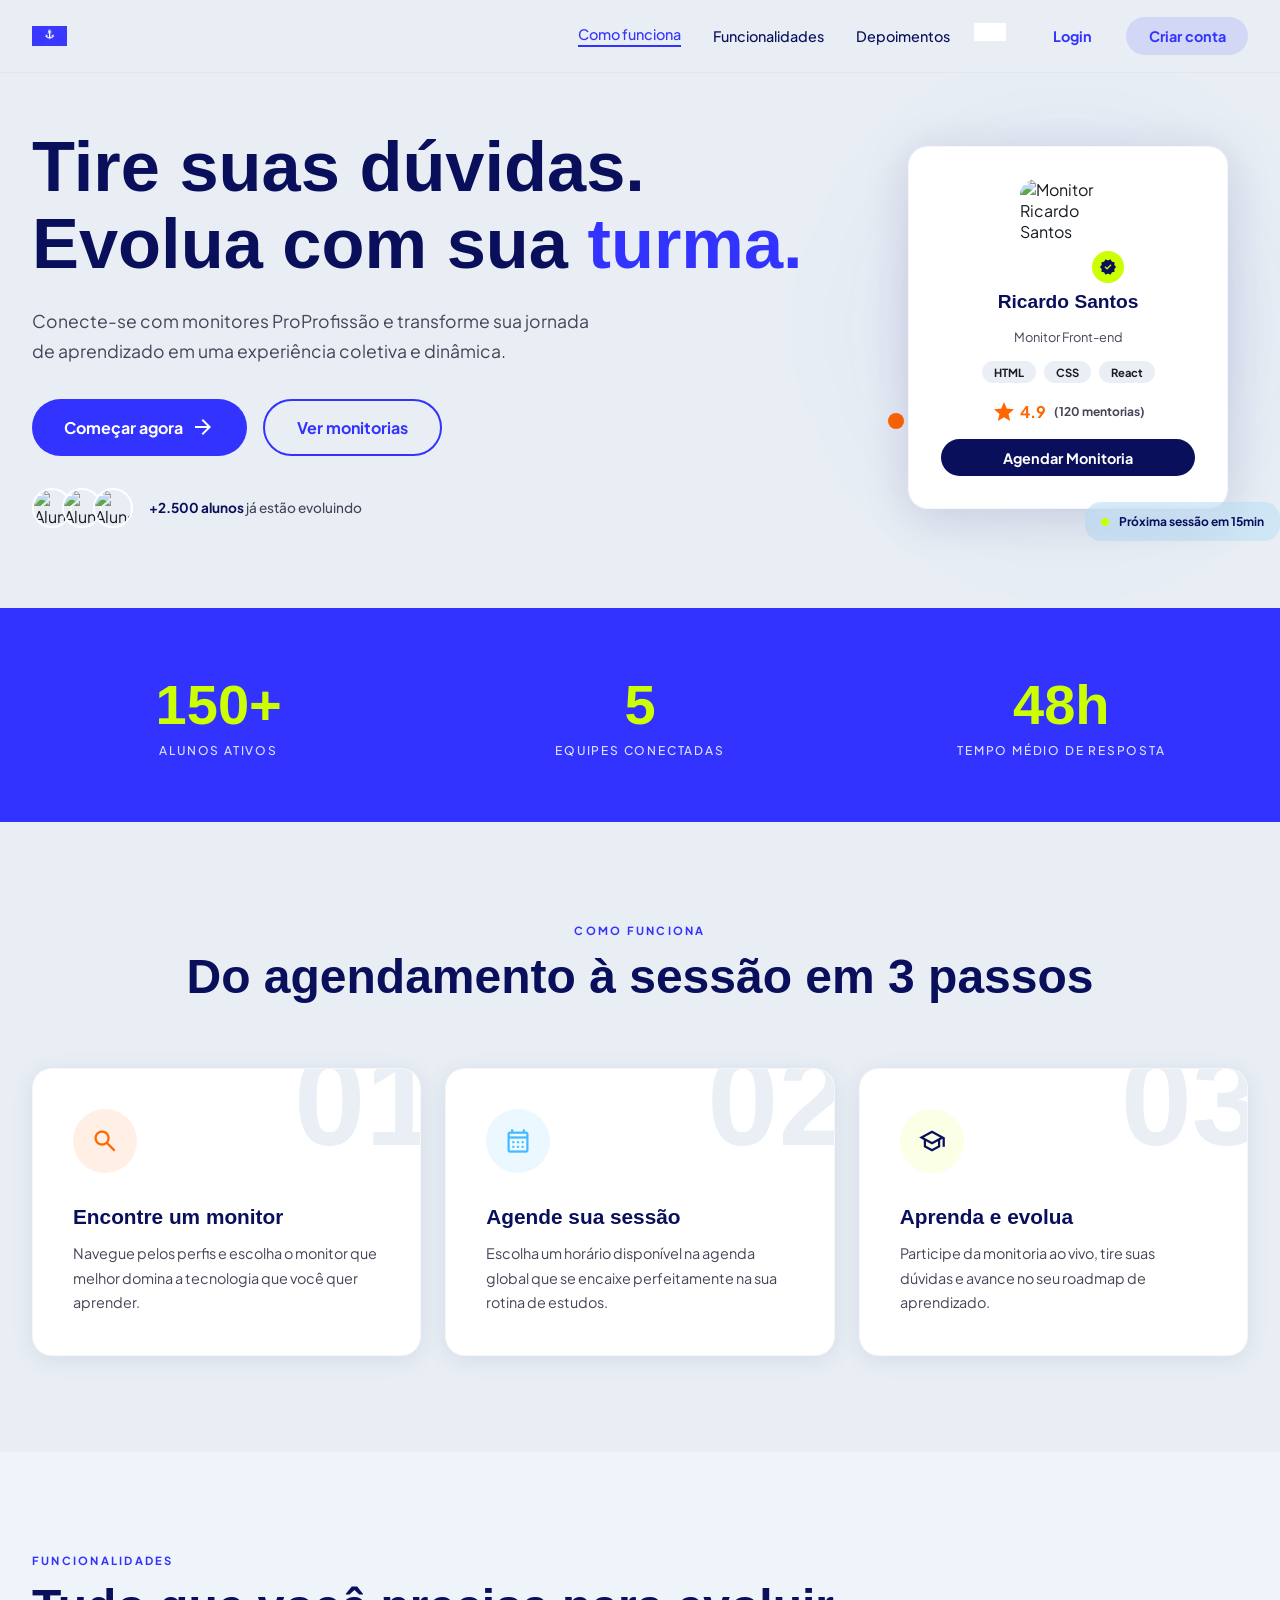
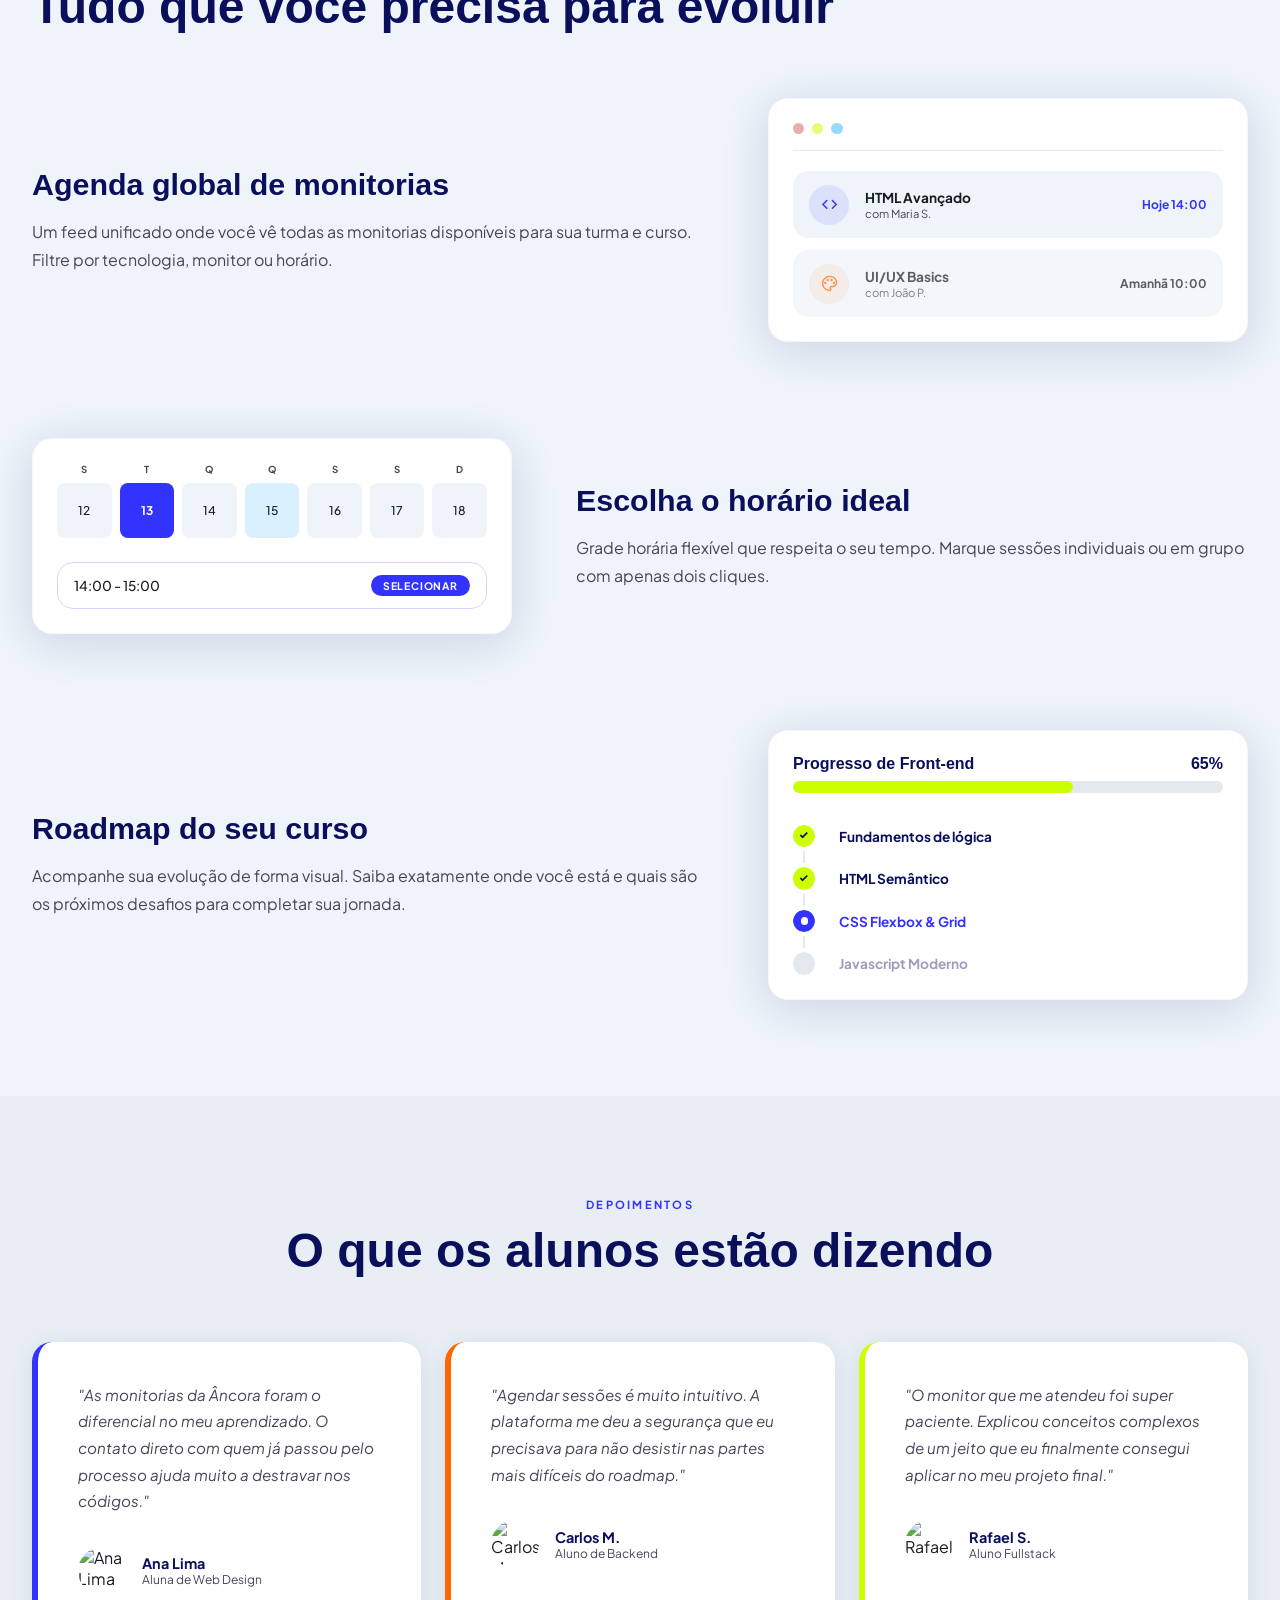
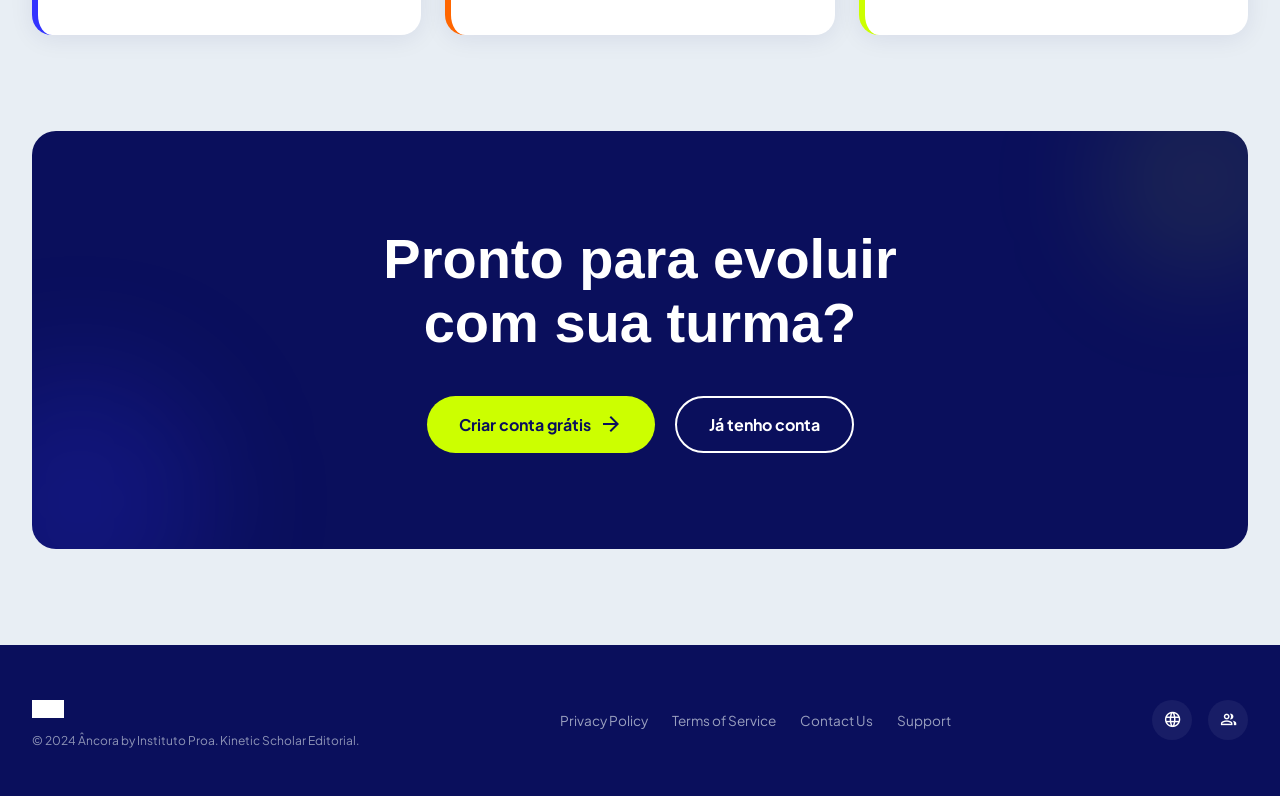
==== commit 333a1c6b: "Logo oficial add ao projeto" ====
--- a/frontend/index.html
+++ b/frontend/index.html
@@ -15,7 +15,9 @@
   <!-- ===== NAV ===== -->
   <nav class="navbar" id="navbar">
     <div class="navbar__inner">
-      <span class="navbar__logo">Âncora</span>
+      <span class="navbar__logo">
+        <img src="./assets/images/logo/ancora-logo.png" alt="Âncora" class="brand-logo brand-logo--nav" />
+      </span>
 
       <button class="navbar__burger" id="burgerBtn" aria-label="Abrir menu">
         <span></span><span></span><span></span>
@@ -26,7 +28,9 @@
         <a href="#features" class="navbar__link">Funcionalidades</a>
         <a href="#testimonials" class="navbar__link">Depoimentos</a>
       </div>
-
+        <span class="footer__logo">
+          <img src="./assets/images/logo/ancora-logo.png" alt="Âncora" class="brand-logo brand-logo--footer" />
+        </span>
       <div class="navbar__actions">
         <button class="btn btn--ghost" onclick="window.location.href='./pages/login.html'">Login</button>
         <button class="btn btn--pill" onclick="window.location.href='./pages/cadastro.html'">Criar conta</button>
@@ -327,7 +331,9 @@
   <footer class="footer">
     <div class="footer__inner">
       <div class="footer__brand">
-        <span class="footer__logo">Âncora</span>
+        <span class="footer__logo">
+          <img src="./assets/images/logo/ancora-logo.png" alt="Âncora" class="brand-logo brand-logo--footer" />
+        </span>
         <p class="footer__copy">© 2024 Âncora by Instituto Proa. Kinetic Scholar Editorial.</p>
       </div>
       <nav class="footer__links">
--- a/frontend/assets/css/pages/index.css
+++ b/frontend/assets/css/pages/index.css
@@ -164,6 +164,18 @@
   letter-spacing: -.03em;
   color: var(--primary);
   flex-shrink: 0;
+  display: inline-flex;
+  align-items: center;
+}
+
+.brand-logo {
+  display: block;
+  object-fit: contain;
+}
+
+.brand-logo--nav {
+  width: 2.2rem;
+  height: 2.2rem;
 }
 
 .navbar__links {
@@ -705,7 +717,8 @@
   gap: 2rem;
 }
 
-.footer__logo { font-family: var(--font-head); font-size: 1.2rem; font-weight: 700; color: var(--white); display: block; margin-bottom: .5rem; }
+.footer__logo { display: block; margin-bottom: .5rem; }
+.brand-logo--footer { width: 2rem; height: 2rem; filter: brightness(0) invert(1); }
 .footer__copy { font-size: .75rem; color: rgba(232,238,244,.6); max-width: 22rem; }
 
 .footer__links { display: flex; flex-wrap: wrap; gap: 1.5rem; }
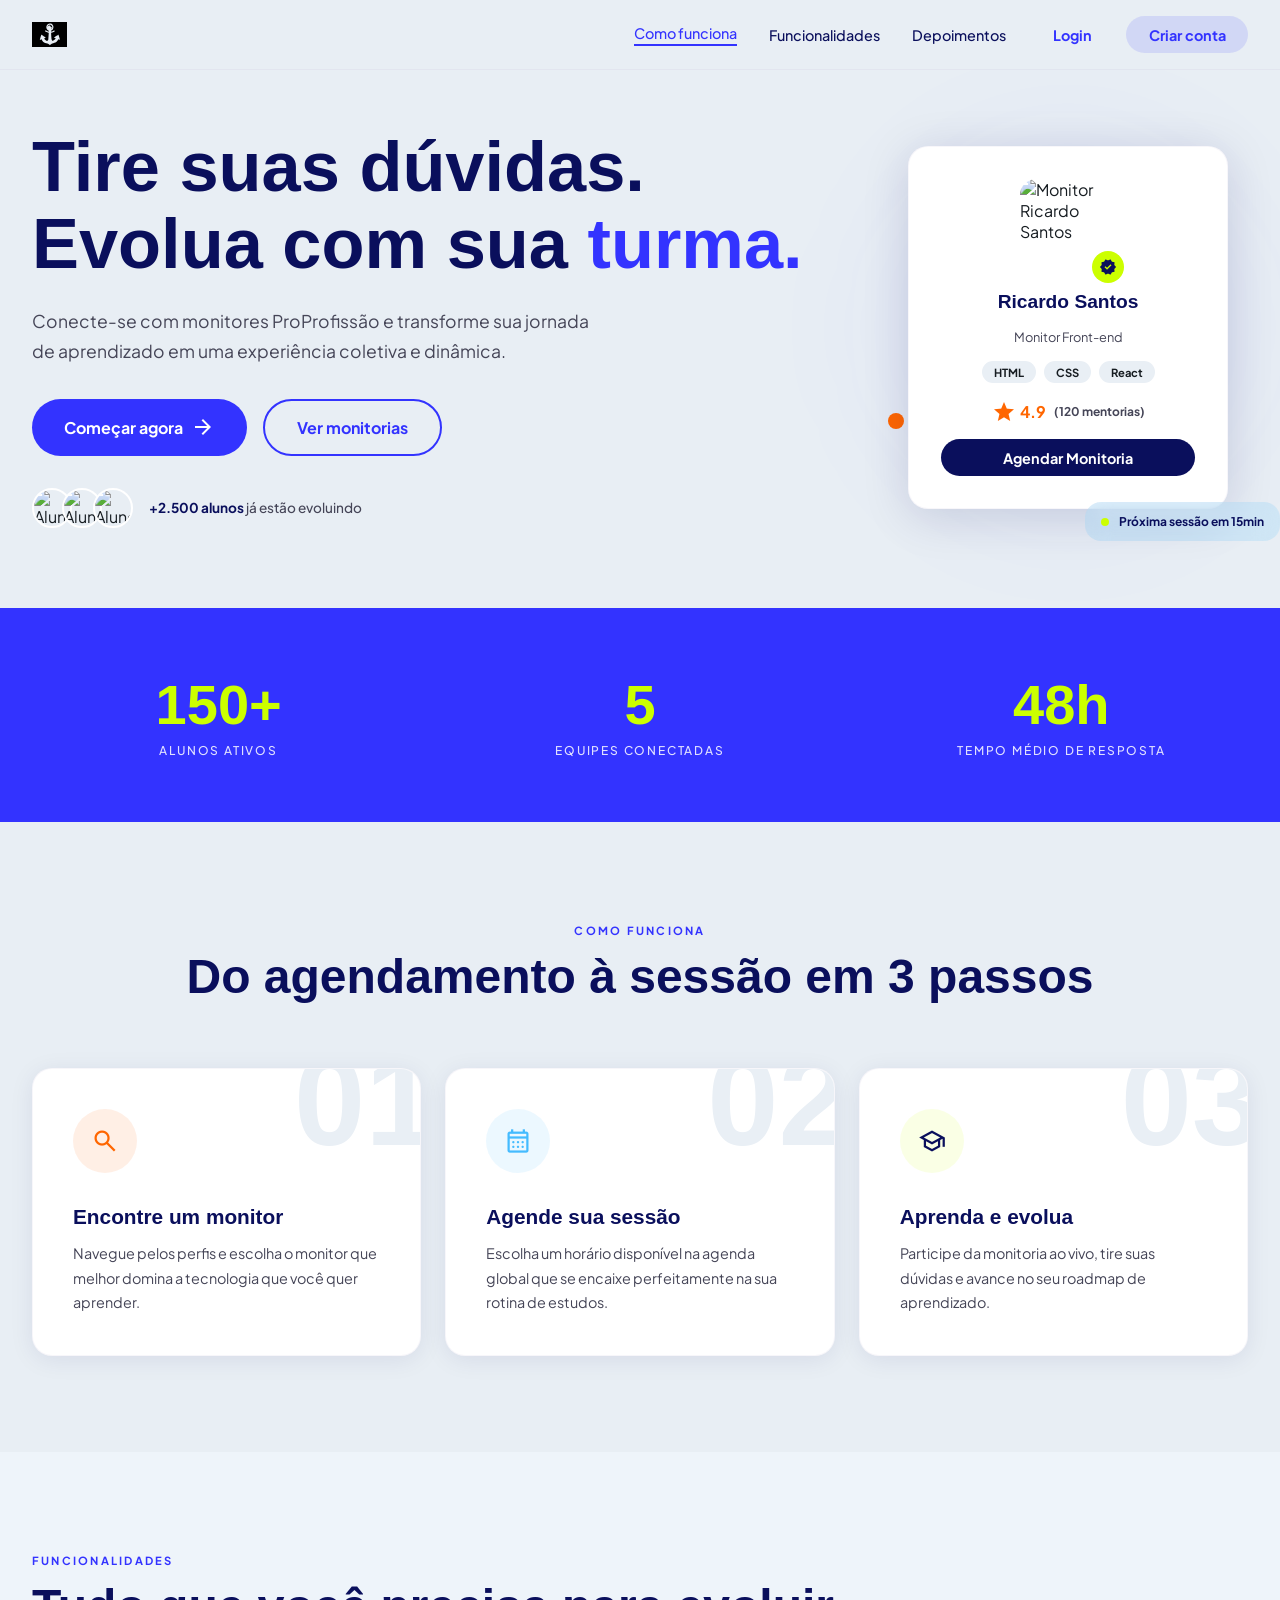
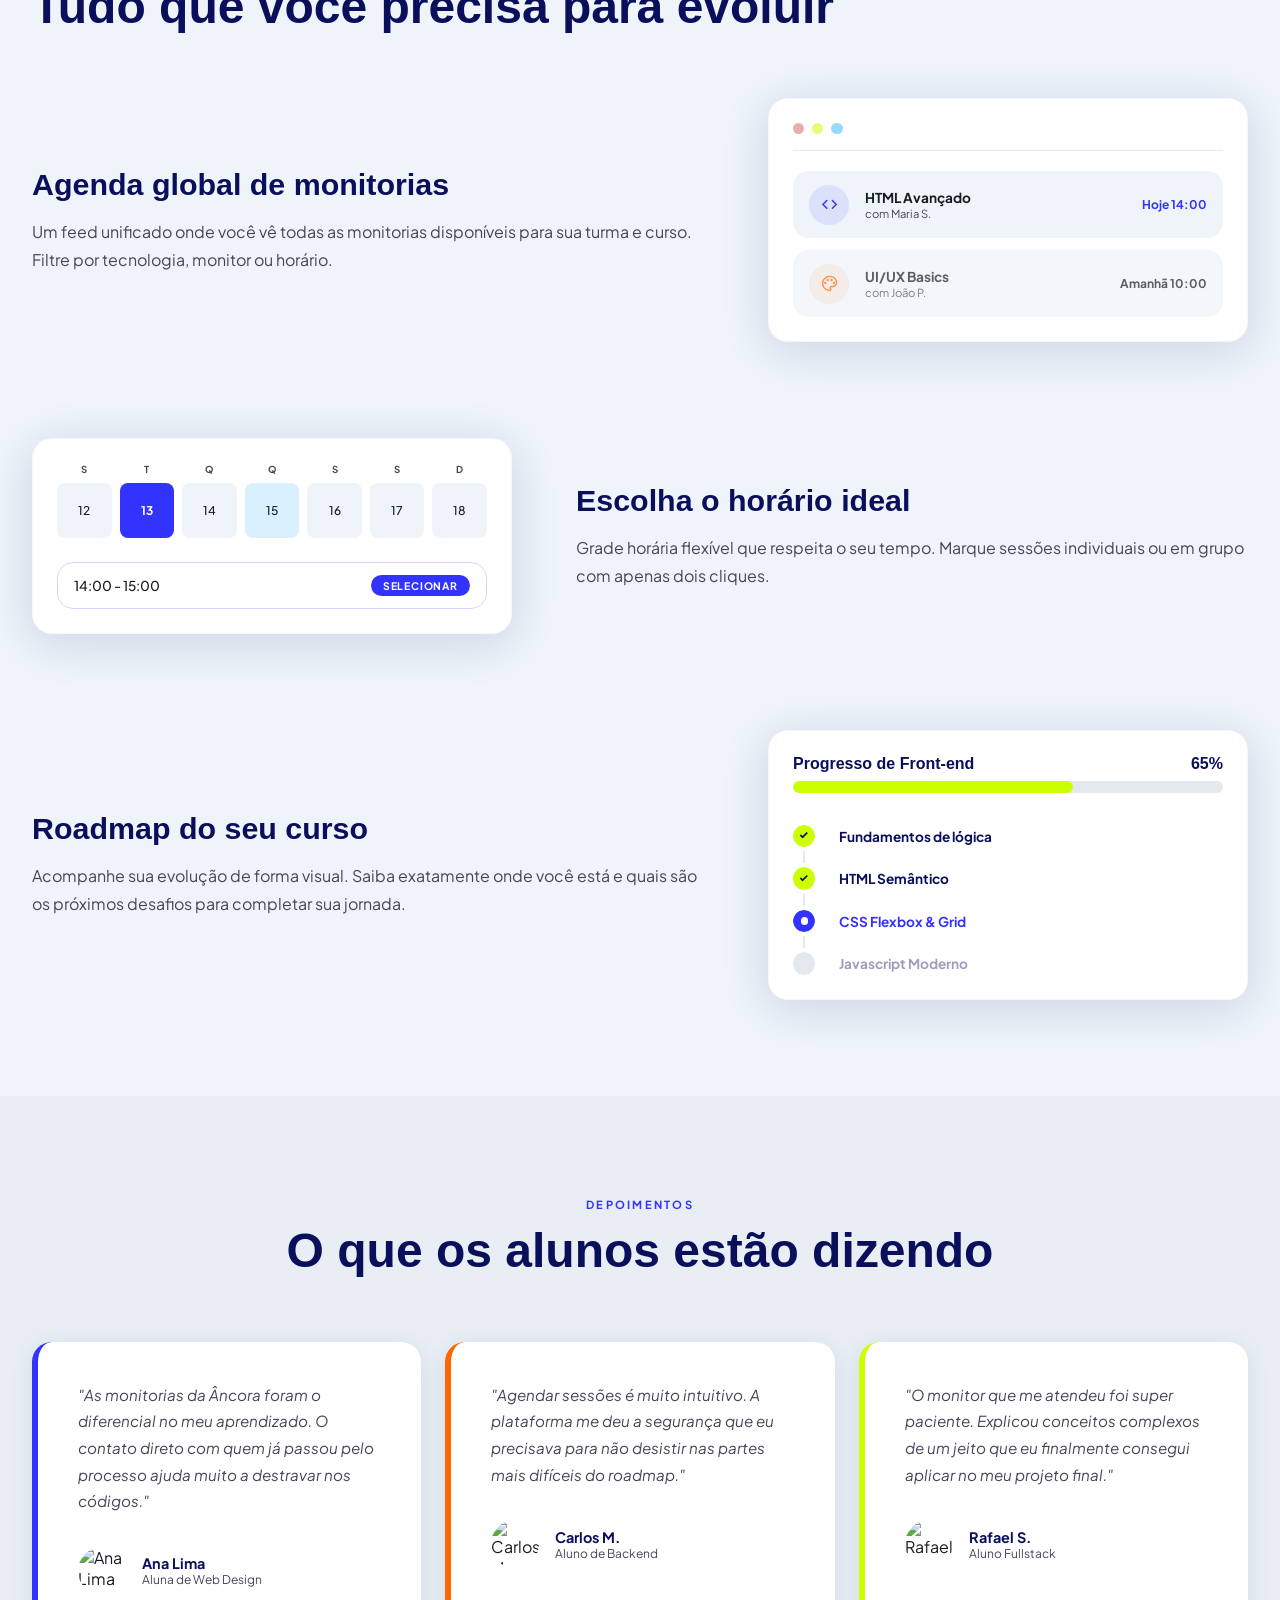
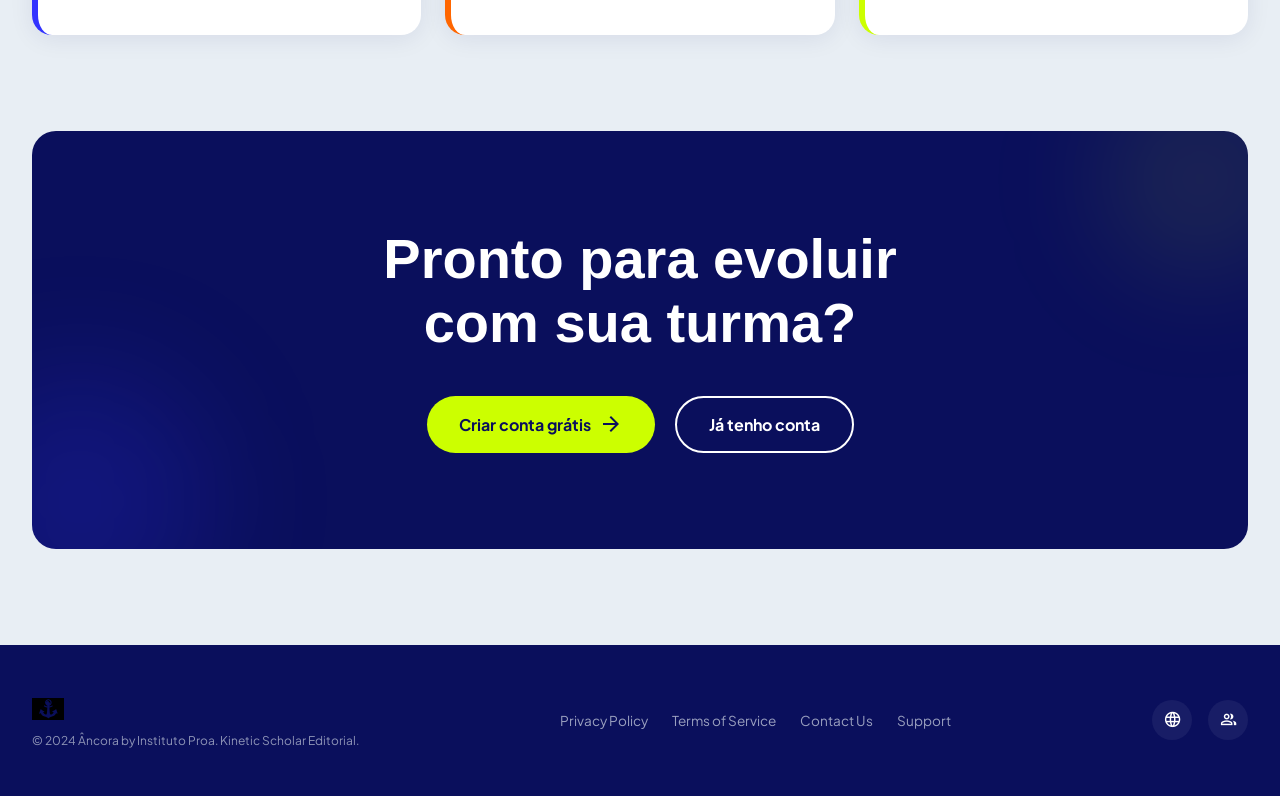
==== commit 5273bfaf: "Ajuste na logo" ====
--- a/frontend/index.html
+++ b/frontend/index.html
@@ -16,7 +16,10 @@
   <nav class="navbar" id="navbar">
     <div class="navbar__inner">
       <span class="navbar__logo">
-        <img src="./assets/images/logo/ancora-logo.png" alt="Âncora" class="brand-logo brand-logo--nav" />
+        <picture>
+          <source srcset="./assets/images/logo/ancora-logo.svg" type="image/svg+xml" />
+          <img src="./assets/images/logo/ancora_logo-sem-fundo.png" alt="Âncora" class="brand-logo brand-logo--nav" />
+        </picture>
       </span>
 
       <button class="navbar__burger" id="burgerBtn" aria-label="Abrir menu">
@@ -28,9 +31,6 @@
         <a href="#features" class="navbar__link">Funcionalidades</a>
         <a href="#testimonials" class="navbar__link">Depoimentos</a>
       </div>
-        <span class="footer__logo">
-          <img src="./assets/images/logo/ancora-logo.png" alt="Âncora" class="brand-logo brand-logo--footer" />
-        </span>
       <div class="navbar__actions">
         <button class="btn btn--ghost" onclick="window.location.href='./pages/login.html'">Login</button>
         <button class="btn btn--pill" onclick="window.location.href='./pages/cadastro.html'">Criar conta</button>
@@ -332,7 +332,10 @@
     <div class="footer__inner">
       <div class="footer__brand">
         <span class="footer__logo">
-          <img src="./assets/images/logo/ancora-logo.png" alt="Âncora" class="brand-logo brand-logo--footer" />
+          <picture>
+            <source srcset="./assets/images/logo/ancora-logo.svg" type="image/svg+xml" />
+            <img src="./assets/images/logo/ancora_logo-sem-fundo.png" alt="Âncora" class="brand-logo brand-logo--footer" />
+          </picture>
         </span>
         <p class="footer__copy">© 2024 Âncora by Instituto Proa. Kinetic Scholar Editorial.</p>
       </div>
--- a/frontend/assets/css/pages/index.css
+++ b/frontend/assets/css/pages/index.css
@@ -718,7 +718,7 @@
 }
 
 .footer__logo { display: block; margin-bottom: .5rem; }
-.brand-logo--footer { width: 2rem; height: 2rem; filter: brightness(0) invert(1); }
+.brand-logo--footer { width: 2rem; height: 2rem; }
 .footer__copy { font-size: .75rem; color: rgba(232,238,244,.6); max-width: 22rem; }
 
 .footer__links { display: flex; flex-wrap: wrap; gap: 1.5rem; }
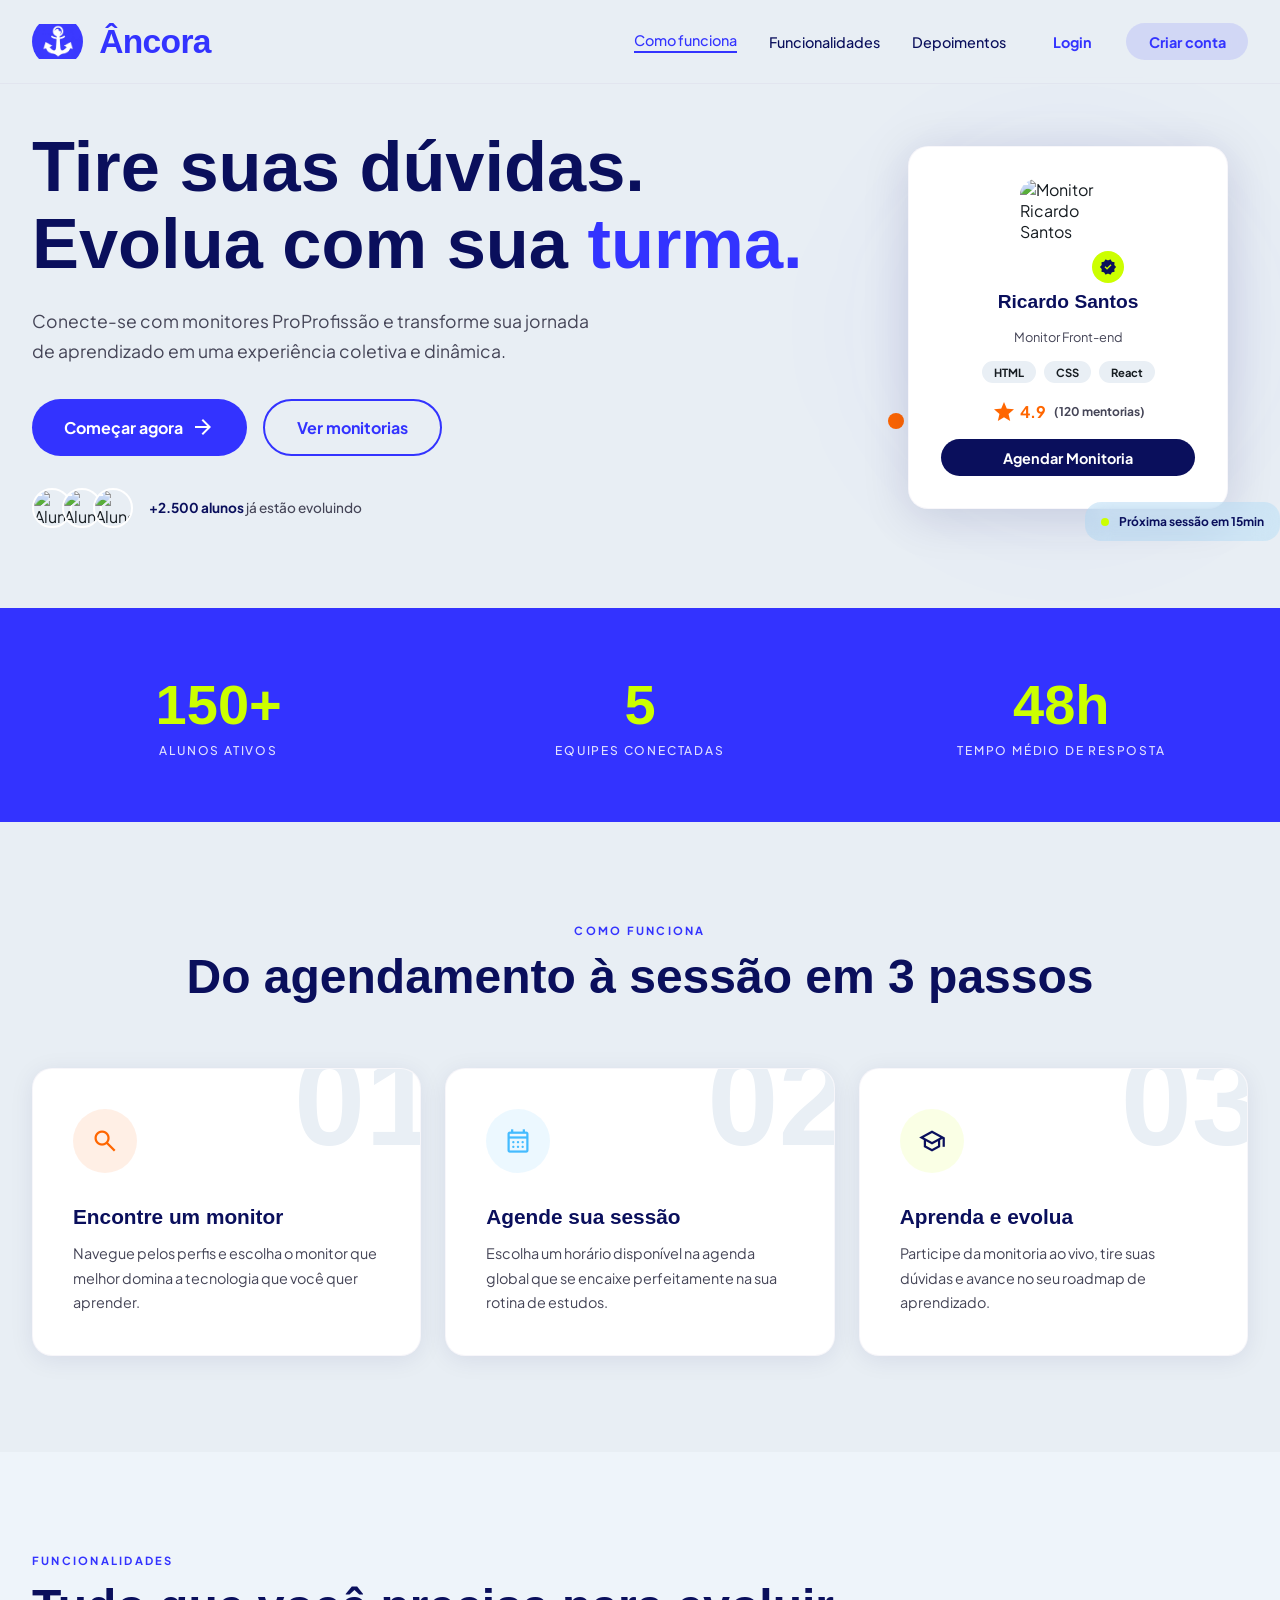
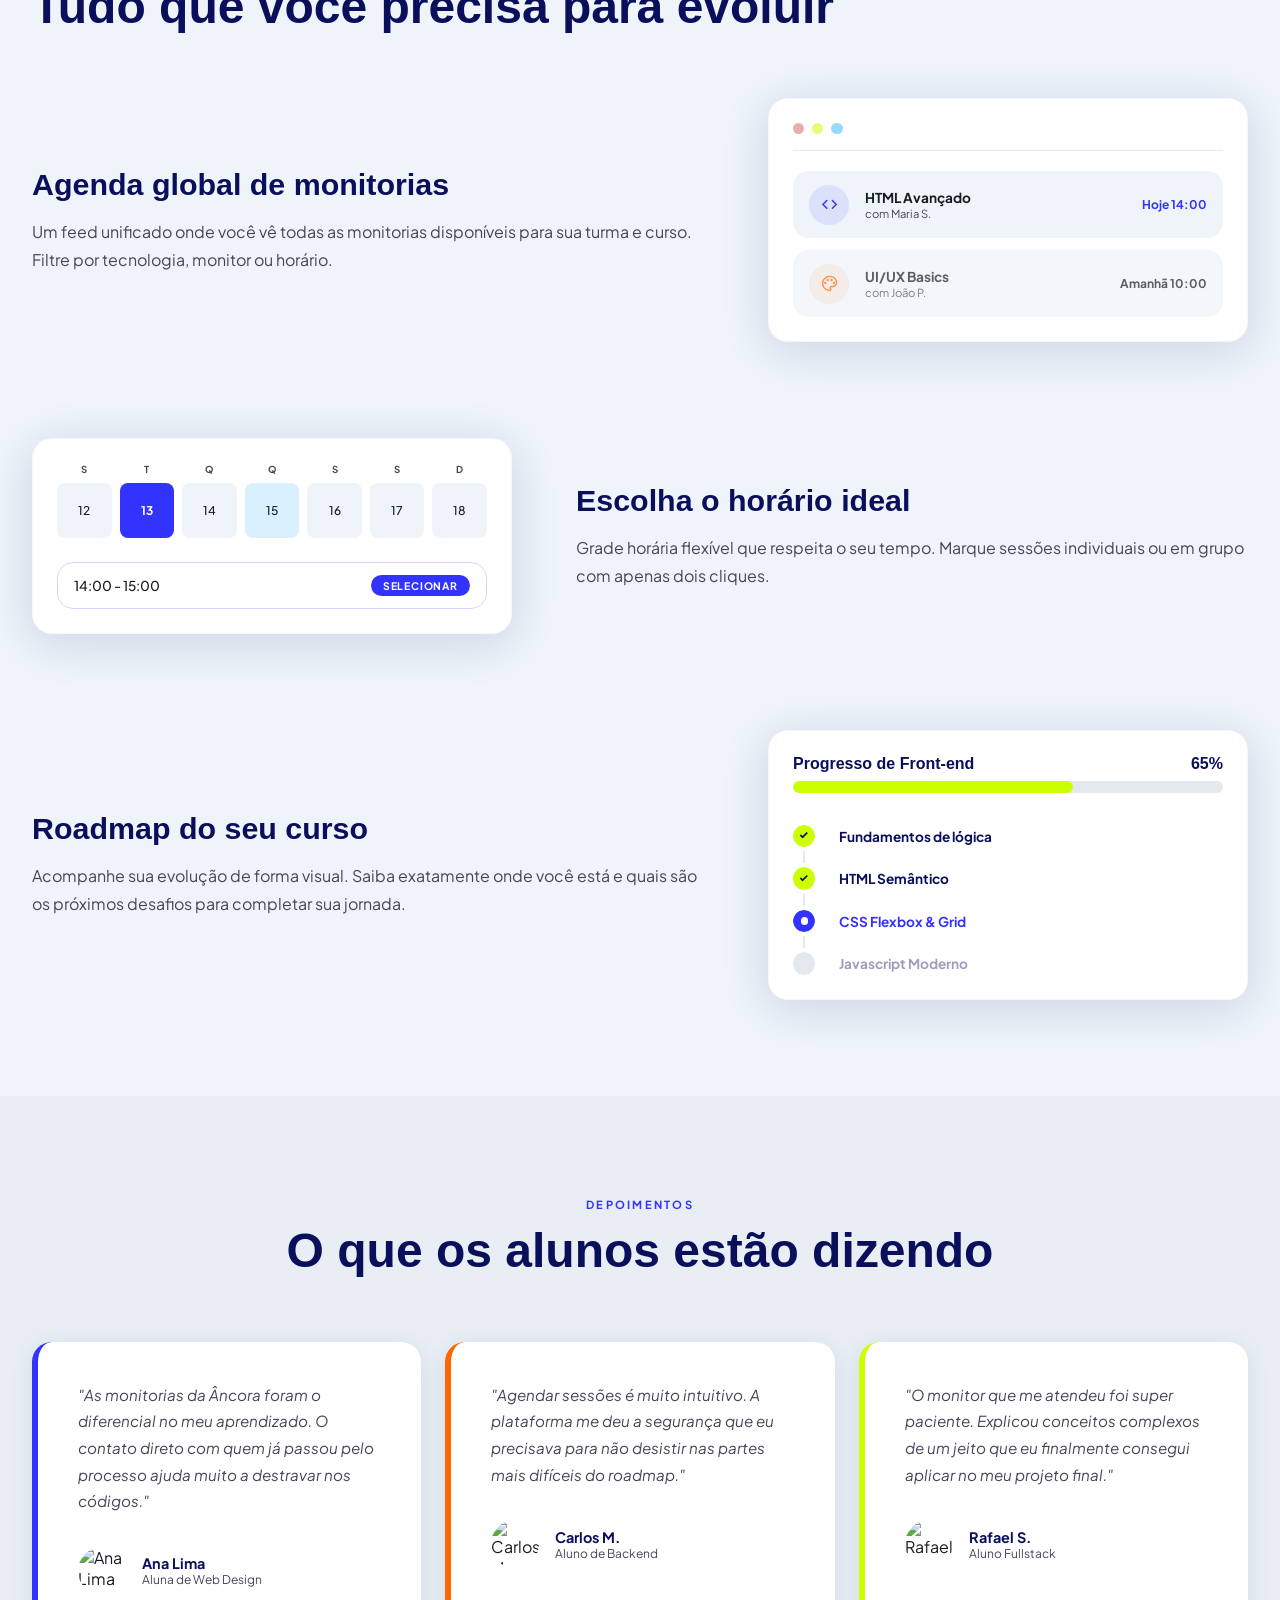
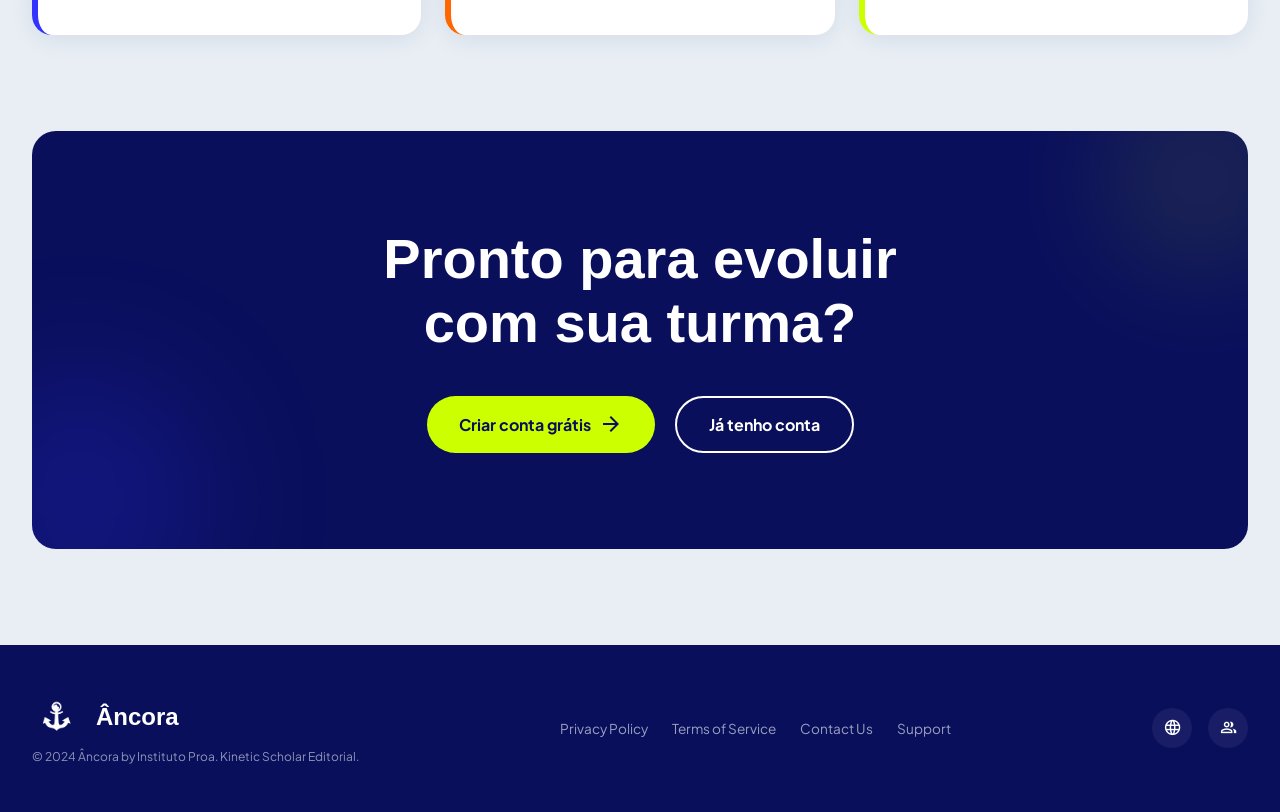
==== commit 3f62ffad: "Fivecons e vlibras adicionados nas pages e ajustes - Siqueira" ====
--- a/frontend/index.html
+++ b/frontend/index.html
@@ -1,359 +1,498 @@
-<!DOCTYPE html>
+<!doctype html>
 <html lang="pt-BR">
-<head>
-  <meta charset="utf-8"/>
-  <meta name="viewport" content="width=device-width, initial-scale=1.0"/>
-  <title>Âncora | Evolua com sua turma</title>
-  <script src="./assets/js/pages/index.js"></script>
-  <link rel="stylesheet" href="./assets/css/pages/index.css"/>
-  <link href="https://fonts.googleapis.com/css2?family=Plus+Jakarta+Sans:wght@400;500;600;700&display=swap" rel="stylesheet"/>
-  <link href="https://api.fontshare.com/v2/css?f[]=clash-grotesk@400,500,600,700&display=swap" rel="stylesheet"/>
-  <link href="https://fonts.googleapis.com/css2?family=Material+Symbols+Outlined:opsz,wght,FILL,GRAD@20..48,100..700,0..1,-50..200&display=swap" rel="stylesheet"/>
-</head>
-<body>
-
-  <!-- ===== NAV ===== -->
-  <nav class="navbar" id="navbar">
-    <div class="navbar__inner">
-      <span class="navbar__logo">
-        <picture>
-          <source srcset="./assets/images/logo/ancora-logo.svg" type="image/svg+xml" />
-          <img src="./assets/images/logo/ancora_logo-sem-fundo.png" alt="Âncora" class="brand-logo brand-logo--nav" />
-        </picture>
-      </span>
-
-      <button class="navbar__burger" id="burgerBtn" aria-label="Abrir menu">
-        <span></span><span></span><span></span>
-      </button>
-
-      <div class="navbar__links" id="navLinks">
-        <a href="#how" class="navbar__link navbar__link--active">Como funciona</a>
-        <a href="#features" class="navbar__link">Funcionalidades</a>
-        <a href="#testimonials" class="navbar__link">Depoimentos</a>
+  <head>
+    <meta charset="utf-8" />
+    <meta name="viewport" content="width=device-width, initial-scale=1.0" />
+    <title>Âncora | Evolua com sua turma</title>
+    <script src="./assets/js/pages/index.js"></script>
+    <link rel="stylesheet" href="./assets/css/pages/index.css" />
+    <link
+      href="https://fonts.googleapis.com/css2?family=Plus+Jakarta+Sans:wght@400;500;600;700&display=swap"
+      rel="stylesheet"
+    />
+    <link
+      href="https://api.fontshare.com/v2/css?f[]=clash-grotesk@400,500,600,700&display=swap"
+      rel="stylesheet"
+    />
+    <link
+      href="https://fonts.googleapis.com/css2?family=Material+Symbols+Outlined:opsz,wght,FILL,GRAD@20..48,100..700,0..1,-50..200&display=swap"
+      rel="stylesheet"
+    />
+
+    <!-- Fivecon -->
+    <link
+      rel="shortcut icon"
+      href="assets/images/logo/ancora_logo-sem-fundo.png"
+      type="image/x-icon"
+    />
+  </head>
+  <body>
+    <!-- ===== NAV ===== -->
+    <nav class="navbar" id="navbar">
+      <div class="navbar__inner">
+        <span class="navbar__logo">
+          <picture>
+            <source
+              srcset="./assets/images/logo/ancora logo.png"
+              type="image/svg+xml"
+            />
+            <img
+              src="./assets/images/logo/ancora logo.png"
+              alt="Âncora"
+              class="brand-logo brand-logo--nav"
+            />
+          </picture>
+          <h2>Âncora</h2>
+        </span>
+
+        <button class="navbar__burger" id="burgerBtn" aria-label="Abrir menu">
+          <span></span><span></span><span></span>
+        </button>
+
+        <div class="navbar__links" id="navLinks">
+          <a href="#how" class="navbar__link navbar__link--active"
+            >Como funciona</a
+          >
+          <a href="#features" class="navbar__link">Funcionalidades</a>
+          <a href="#testimonials" class="navbar__link">Depoimentos</a>
+        </div>
+        <div class="navbar__actions">
+          <button
+            class="btn btn--ghost"
+            onclick="window.location.href = './pages/login.html'"
+          >
+            Login
+          </button>
+          <button
+            class="btn btn--pill"
+            onclick="window.location.href = './pages/cadastro.html'"
+          >
+            Criar conta
+          </button>
+        </div>
       </div>
-      <div class="navbar__actions">
-        <button class="btn btn--ghost" onclick="window.location.href='./pages/login.html'">Login</button>
-        <button class="btn btn--pill" onclick="window.location.href='./pages/cadastro.html'">Criar conta</button>
+    </nav>
+
+    <main>
+      <!-- ===== HERO ===== -->
+      <section class="hero" id="hero">
+        <div class="hero__content">
+          <h1 class="hero__title">
+            Tire suas dúvidas.<br />
+            Evolua com sua <span class="text-primary">turma.</span>
+          </h1>
+          <p class="hero__subtitle">
+            Conecte-se com monitores ProProfissão e transforme sua jornada de
+            aprendizado em uma experiência coletiva e dinâmica.
+          </p>
+          <div class="hero__actions">
+            <button
+              class="btn btn--primary btn--large"
+              onclick="window.location.href = './pages/cadastro.html'"
+            >
+              Começar agora
+              <span class="material-symbols-outlined">arrow_forward</span>
+            </button>
+            <button
+              class="btn btn--outline btn--large"
+              onclick="window.location.href = './pages/login.html'"
+            >
+              Ver monitorias
+            </button>
+          </div>
+          <div class="social-proof">
+            <div class="avatar-stack">
+              <img
+                src="https://lh3.googleusercontent.com/aida-public/[base64]"
+                alt="Aluna 1"
+              />
+              <img
+                src="https://lh3.googleusercontent.com/aida-public/[base64]"
+                alt="Aluno 2"
+              />
+              <img
+                src="https://lh3.googleusercontent.com/aida-public/[base64]"
+                alt="Aluno 3"
+              />
+            </div>
+            <p class="social-proof__text">
+              <strong>+2.500 alunos</strong> já estão evoluindo
+            </p>
+          </div>
+        </div>
+
+        <div class="hero__visual">
+          <div class="hero__glow"></div>
+          <div class="dot dot--lime" style="top: 2.5rem; right: 2.5rem"></div>
+          <div class="dot dot--orange" style="bottom: 5rem; left: 0"></div>
+
+          <div class="monitor-card">
+            <div class="monitor-card__avatar-wrap">
+              <img
+                src="https://lh3.googleusercontent.com/aida-public/[base64]"
+                alt="Monitor Ricardo Santos"
+                class="monitor-card__avatar"
+              />
+              <div class="monitor-card__badge">
+                <span
+                  class="material-symbols-outlined"
+                  style="
+                    font-variation-settings: &quot;FILL&quot; 1;
+                    font-size: 18px;
+                  "
+                  >verified</span
+                >
+              </div>
+            </div>
+            <h3 class="monitor-card__name">Ricardo Santos</h3>
+            <p class="monitor-card__role">Monitor Front-end</p>
+            <div class="monitor-card__tags">
+              <span class="tag">HTML</span>
+              <span class="tag">CSS</span>
+              <span class="tag">React</span>
+            </div>
+            <div class="monitor-card__rating">
+              <span
+                class="material-symbols-outlined"
+                style="font-variation-settings: &quot;FILL&quot; 1"
+                >star</span
+              >
+              <strong>4.9</strong>
+              <span class="rating__count">(120 mentorias)</span>
+            </div>
+            <button class="btn btn--dark btn--full">Agendar Monitoria</button>
+          </div>
+
+          <div class="session-badge">
+            <div class="session-badge__dot"></div>
+            <p>Próxima sessão em 15min</p>
+          </div>
+        </div>
+      </section>
+
+      <!-- ===== STATS ===== -->
+      <section class="stats">
+        <div class="stats__inner">
+          <div class="stat">
+            <h2 class="stat__value">150+</h2>
+            <p class="stat__label">Alunos ativos</p>
+          </div>
+          <div class="stat">
+            <h2 class="stat__value">5</h2>
+            <p class="stat__label">Equipes conectadas</p>
+          </div>
+          <div class="stat">
+            <h2 class="stat__value">48h</h2>
+            <p class="stat__label">Tempo médio de resposta</p>
+          </div>
+        </div>
+      </section>
+
+      <!-- ===== HOW IT WORKS ===== -->
+      <section class="how" id="how">
+        <div class="section-header section-header--center">
+          <span class="section-eyebrow">Como funciona</span>
+          <h2 class="section-title">Do agendamento à sessão em 3 passos</h2>
+        </div>
+        <div class="steps">
+          <div class="step-card">
+            <span class="step-card__number">01</span>
+            <div class="step-card__icon step-card__icon--orange">
+              <span class="material-symbols-outlined">search</span>
+            </div>
+            <h3 class="step-card__title">Encontre um monitor</h3>
+            <p class="step-card__desc">
+              Navegue pelos perfis e escolha o monitor que melhor domina a
+              tecnologia que você quer aprender.
+            </p>
+          </div>
+          <div class="step-card">
+            <span class="step-card__number">02</span>
+            <div class="step-card__icon step-card__icon--cyan">
+              <span class="material-symbols-outlined">calendar_month</span>
+            </div>
+            <h3 class="step-card__title">Agende sua sessão</h3>
+            <p class="step-card__desc">
+              Escolha um horário disponível na agenda global que se encaixe
+              perfeitamente na sua rotina de estudos.
+            </p>
+          </div>
+          <div class="step-card">
+            <span class="step-card__number">03</span>
+            <div class="step-card__icon step-card__icon--lime">
+              <span class="material-symbols-outlined">school</span>
+            </div>
+            <h3 class="step-card__title">Aprenda e evolua</h3>
+            <p class="step-card__desc">
+              Participe da monitoria ao vivo, tire suas dúvidas e avance no seu
+              roadmap de aprendizado.
+            </p>
+          </div>
+        </div>
+      </section>
+
+      <!-- ===== FEATURES ===== -->
+      <section class="features" id="features">
+        <div class="features__inner">
+          <div class="section-header">
+            <span class="section-eyebrow">Funcionalidades</span>
+            <h2 class="section-title">Tudo que você precisa para evoluir</h2>
+          </div>
+
+          <!-- Feature 1 -->
+          <div class="feature-row">
+            <div class="feature-row__text">
+              <h3 class="feature-row__title">Agenda global de monitorias</h3>
+              <p class="feature-row__desc">
+                Um feed unificado onde você vê todas as monitorias disponíveis
+                para sua turma e curso. Filtre por tecnologia, monitor ou
+                horário.
+              </p>
+            </div>
+            <div class="feature-row__card">
+              <div class="window-bar">
+                <div class="window-bar__dot dot-red"></div>
+                <div class="window-bar__dot dot-lime"></div>
+                <div class="window-bar__dot dot-cyan"></div>
+              </div>
+              <div class="agenda-item">
+                <div class="agenda-item__icon agenda-item__icon--primary">
+                  <span class="material-symbols-outlined">code</span>
+                </div>
+                <div>
+                  <p class="agenda-item__name">HTML Avançado</p>
+                  <p class="agenda-item__sub">com Maria S.</p>
+                </div>
+                <span class="agenda-item__time">Hoje 14:00</span>
+              </div>
+              <div class="agenda-item agenda-item--muted">
+                <div class="agenda-item__icon agenda-item__icon--orange">
+                  <span class="material-symbols-outlined">palette</span>
+                </div>
+                <div>
+                  <p class="agenda-item__name">UI/UX Basics</p>
+                  <p class="agenda-item__sub">com João P.</p>
+                </div>
+                <span class="agenda-item__time agenda-item__time--muted"
+                  >Amanhã 10:00</span
+                >
+              </div>
+            </div>
+          </div>
+
+          <!-- Feature 2 -->
+          <div class="feature-row feature-row--reverse">
+            <div class="feature-row__text">
+              <h3 class="feature-row__title">Escolha o horário ideal</h3>
+              <p class="feature-row__desc">
+                Grade horária flexível que respeita o seu tempo. Marque sessões
+                individuais ou em grupo com apenas dois cliques.
+              </p>
+            </div>
+            <div class="feature-row__card">
+              <div class="calendar">
+                <div class="calendar__header">
+                  <span>S</span><span>T</span><span>Q</span><span>Q</span
+                  ><span>S</span><span>S</span><span>D</span>
+                </div>
+                <div class="calendar__grid">
+                  <div class="cal-day">12</div>
+                  <div class="cal-day cal-day--active">13</div>
+                  <div class="cal-day">14</div>
+                  <div class="cal-day cal-day--highlight">15</div>
+                  <div class="cal-day">16</div>
+                  <div class="cal-day">17</div>
+                  <div class="cal-day">18</div>
+                </div>
+                <div class="calendar__slot">
+                  <span>14:00 - 15:00</span>
+                  <button class="btn btn--primary btn--xs">Selecionar</button>
+                </div>
+              </div>
+            </div>
+          </div>
+
+          <!-- Feature 3 -->
+          <div class="feature-row">
+            <div class="feature-row__text">
+              <h3 class="feature-row__title">Roadmap do seu curso</h3>
+              <p class="feature-row__desc">
+                Acompanhe sua evolução de forma visual. Saiba exatamente onde
+                você está e quais são os próximos desafios para completar sua
+                jornada.
+              </p>
+            </div>
+            <div class="feature-row__card">
+              <div class="roadmap">
+                <div class="roadmap__header">
+                  <p class="roadmap__label">Progresso de Front-end</p>
+                  <span class="roadmap__pct">65%</span>
+                </div>
+                <div class="progress-bar">
+                  <div class="progress-bar__fill" style="width: 65%"></div>
+                </div>
+                <div class="roadmap__steps">
+                  <div class="rs rs--done">
+                    <div class="rs__dot rs__dot--done">
+                      <span class="material-symbols-outlined">check</span>
+                    </div>
+                    <p>Fundamentos de lógica</p>
+                  </div>
+                  <div class="rs rs--done">
+                    <div class="rs__dot rs__dot--done">
+                      <span class="material-symbols-outlined">check</span>
+                    </div>
+                    <p>HTML Semântico</p>
+                  </div>
+                  <div class="rs rs--current">
+                    <div class="rs__dot rs__dot--current">
+                      <div class="rs__dot-inner"></div>
+                    </div>
+                    <p class="rs__label--current">CSS Flexbox &amp; Grid</p>
+                  </div>
+                  <div class="rs rs--locked">
+                    <div class="rs__dot rs__dot--locked"></div>
+                    <p>Javascript Moderno</p>
+                  </div>
+                </div>
+              </div>
+            </div>
+          </div>
+        </div>
+      </section>
+
+      <!-- ===== TESTIMONIALS ===== -->
+      <section class="testimonials" id="testimonials">
+        <div class="section-header section-header--center">
+          <span class="section-eyebrow">Depoimentos</span>
+          <h2 class="section-title">O que os alunos estão dizendo</h2>
+        </div>
+        <div class="testimonials__grid">
+          <div class="testimonial-card testimonial-card--primary">
+            <p class="testimonial-card__quote">
+              "As monitorias da Âncora foram o diferencial no meu aprendizado. O
+              contato direto com quem já passou pelo processo ajuda muito a
+              destravar nos códigos."
+            </p>
+            <div class="testimonial-card__author">
+              <img
+                src="https://lh3.googleusercontent.com/aida-public/[base64]"
+                alt="Ana Lima"
+              />
+              <div>
+                <p class="author__name">Ana Lima</p>
+                <p class="author__role">Aluna de Web Design</p>
+              </div>
+            </div>
+          </div>
+          <div class="testimonial-card testimonial-card--orange">
+            <p class="testimonial-card__quote">
+              "Agendar sessões é muito intuitivo. A plataforma me deu a
+              segurança que eu precisava para não desistir nas partes mais
+              difíceis do roadmap."
+            </p>
+            <div class="testimonial-card__author">
+              <img
+                src="https://lh3.googleusercontent.com/aida-public/[base64]"
+                alt="Carlos M."
+              />
+              <div>
+                <p class="author__name">Carlos M.</p>
+                <p class="author__role">Aluno de Backend</p>
+              </div>
+            </div>
+          </div>
+          <div class="testimonial-card testimonial-card--lime">
+            <p class="testimonial-card__quote">
+              "O monitor que me atendeu foi super paciente. Explicou conceitos
+              complexos de um jeito que eu finalmente consegui aplicar no meu
+              projeto final."
+            </p>
+            <div class="testimonial-card__author">
+              <img
+                src="https://lh3.googleusercontent.com/aida-public/[base64]"
+                alt="Rafael S."
+              />
+              <div>
+                <p class="author__name">Rafael S.</p>
+                <p class="author__role">Aluno Fullstack</p>
+              </div>
+            </div>
+          </div>
+        </div>
+      </section>
+
+      <!-- ===== CTA ===== -->
+      <section class="cta-section">
+        <div class="cta-card">
+          <div class="cta-card__glow cta-card__glow--top"></div>
+          <div class="cta-card__glow cta-card__glow--bottom"></div>
+          <div class="cta-card__content">
+            <h2 class="cta-card__title">Pronto para evoluir com sua turma?</h2>
+            <div class="cta-card__actions">
+              <button class="btn btn--lime btn--large">
+                Criar conta grátis
+                <span class="material-symbols-outlined">arrow_forward</span>
+              </button>
+              <button class="btn btn--outline-white btn--large">
+                Já tenho conta
+              </button>
+            </div>
+          </div>
+        </div>
+      </section>
+    </main>
+
+    <!-- ===== FOOTER ===== -->
+    <footer class="footer">
+      <div class="footer__inner">
+        <div class="footer__brand">
+          <span class="footer__logo">
+            <picture>
+              <source
+                srcset="./assets/images/logo/ancora logo.png"
+                type="image/svg+xml"
+              />
+              <img
+                src="./assets/images/logo/ancora_logo-sem-fundo.png"
+                alt="Âncora"
+                class="brand-logo brand-logo--footer"
+              />
+            </picture>
+            <h2>Âncora</h2>
+          </span>
+
+          <p class="footer__copy">
+            © 2024 Âncora by Instituto Proa. Kinetic Scholar Editorial.
+          </p>
+        </div>
+        <nav class="footer__links">
+          <a href="#">Privacy Policy</a>
+          <a href="#">Terms of Service</a>
+          <a href="#">Contact Us</a>
+          <a href="#">Support</a>
+        </nav>
+        <div class="footer__social">
+          <a href="#" class="social-icon" aria-label="Site">
+            <span class="material-symbols-outlined">language</span>
+          </a>
+          <a href="#" class="social-icon" aria-label="Comunidade">
+            <span class="material-symbols-outlined">group</span>
+          </a>
+        </div>
+      </div>
+    </footer>
+
+    <!-- VLibras -->
+    <div vw class="enabled">
+      <div vw-access-button class="active"></div>
+      <div vw-plugin-wrapper>
+        <div class="vw-plugin-top-wrapper"></div>
       </div>
     </div>
-  </nav>
-
-  <main>
-
-    <!-- ===== HERO ===== -->
-    <section class="hero" id="hero">
-      <div class="hero__content">
-        <h1 class="hero__title">
-          Tire suas dúvidas.<br/>
-          Evolua com sua <span class="text-primary">turma.</span>
-        </h1>
-        <p class="hero__subtitle">
-          Conecte-se com monitores ProProfissão e transforme sua jornada de aprendizado
-          em uma experiência coletiva e dinâmica.
-        </p>
-        <div class="hero__actions">
-          <button class="btn btn--primary btn--large" onclick="window.location.href='./pages/cadastro.html'">
-            Começar agora
-            <span class="material-symbols-outlined">arrow_forward</span>
-          </button>
-          <button class="btn btn--outline btn--large" onclick="window.location.href='./pages/login.html'">Ver monitorias</button>
-        </div>
-        <div class="social-proof">
-          <div class="avatar-stack">
-            <img src="https://lh3.googleusercontent.com/aida-public/[base64]" alt="Aluna 1"/>
-            <img src="https://lh3.googleusercontent.com/aida-public/[base64]" alt="Aluno 2"/>
-            <img src="https://lh3.googleusercontent.com/aida-public/[base64]" alt="Aluno 3"/>
-          </div>
-          <p class="social-proof__text">
-            <strong>+2.500 alunos</strong> já estão evoluindo
-          </p>
-        </div>
-      </div>
-
-      <div class="hero__visual">
-        <div class="hero__glow"></div>
-        <div class="dot dot--lime" style="top:2.5rem;right:2.5rem;"></div>
-        <div class="dot dot--orange" style="bottom:5rem;left:0;"></div>
-
-        <div class="monitor-card">
-          <div class="monitor-card__avatar-wrap">
-            <img src="https://lh3.googleusercontent.com/aida-public/[base64]" alt="Monitor Ricardo Santos" class="monitor-card__avatar"/>
-            <div class="monitor-card__badge">
-              <span class="material-symbols-outlined" style="font-variation-settings:'FILL' 1;font-size:18px;">verified</span>
-            </div>
-          </div>
-          <h3 class="monitor-card__name">Ricardo Santos</h3>
-          <p class="monitor-card__role">Monitor Front-end</p>
-          <div class="monitor-card__tags">
-            <span class="tag">HTML</span>
-            <span class="tag">CSS</span>
-            <span class="tag">React</span>
-          </div>
-          <div class="monitor-card__rating">
-            <span class="material-symbols-outlined" style="font-variation-settings:'FILL' 1;">star</span>
-            <strong>4.9</strong>
-            <span class="rating__count">(120 mentorias)</span>
-          </div>
-          <button class="btn btn--dark btn--full">Agendar Monitoria</button>
-        </div>
-
-        <div class="session-badge">
-          <div class="session-badge__dot"></div>
-          <p>Próxima sessão em 15min</p>
-        </div>
-      </div>
-    </section>
-
-    <!-- ===== STATS ===== -->
-    <section class="stats">
-      <div class="stats__inner">
-        <div class="stat">
-          <h2 class="stat__value">150+</h2>
-          <p class="stat__label">Alunos ativos</p>
-        </div>
-        <div class="stat">
-          <h2 class="stat__value">5</h2>
-          <p class="stat__label">Equipes conectadas</p>
-        </div>
-        <div class="stat">
-          <h2 class="stat__value">48h</h2>
-          <p class="stat__label">Tempo médio de resposta</p>
-        </div>
-      </div>
-    </section>
-
-    <!-- ===== HOW IT WORKS ===== -->
-    <section class="how" id="how">
-      <div class="section-header section-header--center">
-        <span class="section-eyebrow">Como funciona</span>
-        <h2 class="section-title">Do agendamento à sessão em 3 passos</h2>
-      </div>
-      <div class="steps">
-        <div class="step-card">
-          <span class="step-card__number">01</span>
-          <div class="step-card__icon step-card__icon--orange">
-            <span class="material-symbols-outlined">search</span>
-          </div>
-          <h3 class="step-card__title">Encontre um monitor</h3>
-          <p class="step-card__desc">Navegue pelos perfis e escolha o monitor que melhor domina a tecnologia que você quer aprender.</p>
-        </div>
-        <div class="step-card">
-          <span class="step-card__number">02</span>
-          <div class="step-card__icon step-card__icon--cyan">
-            <span class="material-symbols-outlined">calendar_month</span>
-          </div>
-          <h3 class="step-card__title">Agende sua sessão</h3>
-          <p class="step-card__desc">Escolha um horário disponível na agenda global que se encaixe perfeitamente na sua rotina de estudos.</p>
-        </div>
-        <div class="step-card">
-          <span class="step-card__number">03</span>
-          <div class="step-card__icon step-card__icon--lime">
-            <span class="material-symbols-outlined">school</span>
-          </div>
-          <h3 class="step-card__title">Aprenda e evolua</h3>
-          <p class="step-card__desc">Participe da monitoria ao vivo, tire suas dúvidas e avance no seu roadmap de aprendizado.</p>
-        </div>
-      </div>
-    </section>
-
-    <!-- ===== FEATURES ===== -->
-    <section class="features" id="features">
-      <div class="features__inner">
-        <div class="section-header">
-          <span class="section-eyebrow">Funcionalidades</span>
-          <h2 class="section-title">Tudo que você precisa para evoluir</h2>
-        </div>
-
-        <!-- Feature 1 -->
-        <div class="feature-row">
-          <div class="feature-row__text">
-            <h3 class="feature-row__title">Agenda global de monitorias</h3>
-            <p class="feature-row__desc">Um feed unificado onde você vê todas as monitorias disponíveis para sua turma e curso. Filtre por tecnologia, monitor ou horário.</p>
-          </div>
-          <div class="feature-row__card">
-            <div class="window-bar">
-              <div class="window-bar__dot dot-red"></div>
-              <div class="window-bar__dot dot-lime"></div>
-              <div class="window-bar__dot dot-cyan"></div>
-            </div>
-            <div class="agenda-item">
-              <div class="agenda-item__icon agenda-item__icon--primary">
-                <span class="material-symbols-outlined">code</span>
-              </div>
-              <div>
-                <p class="agenda-item__name">HTML Avançado</p>
-                <p class="agenda-item__sub">com Maria S.</p>
-              </div>
-              <span class="agenda-item__time">Hoje 14:00</span>
-            </div>
-            <div class="agenda-item agenda-item--muted">
-              <div class="agenda-item__icon agenda-item__icon--orange">
-                <span class="material-symbols-outlined">palette</span>
-              </div>
-              <div>
-                <p class="agenda-item__name">UI/UX Basics</p>
-                <p class="agenda-item__sub">com João P.</p>
-              </div>
-              <span class="agenda-item__time agenda-item__time--muted">Amanhã 10:00</span>
-            </div>
-          </div>
-        </div>
-
-        <!-- Feature 2 -->
-        <div class="feature-row feature-row--reverse">
-          <div class="feature-row__text">
-            <h3 class="feature-row__title">Escolha o horário ideal</h3>
-            <p class="feature-row__desc">Grade horária flexível que respeita o seu tempo. Marque sessões individuais ou em grupo com apenas dois cliques.</p>
-          </div>
-          <div class="feature-row__card">
-            <div class="calendar">
-              <div class="calendar__header">
-                <span>S</span><span>T</span><span>Q</span><span>Q</span><span>S</span><span>S</span><span>D</span>
-              </div>
-              <div class="calendar__grid">
-                <div class="cal-day">12</div>
-                <div class="cal-day cal-day--active">13</div>
-                <div class="cal-day">14</div>
-                <div class="cal-day cal-day--highlight">15</div>
-                <div class="cal-day">16</div>
-                <div class="cal-day">17</div>
-                <div class="cal-day">18</div>
-              </div>
-              <div class="calendar__slot">
-                <span>14:00 - 15:00</span>
-                <button class="btn btn--primary btn--xs">Selecionar</button>
-              </div>
-            </div>
-          </div>
-        </div>
-
-        <!-- Feature 3 -->
-        <div class="feature-row">
-          <div class="feature-row__text">
-            <h3 class="feature-row__title">Roadmap do seu curso</h3>
-            <p class="feature-row__desc">Acompanhe sua evolução de forma visual. Saiba exatamente onde você está e quais são os próximos desafios para completar sua jornada.</p>
-          </div>
-          <div class="feature-row__card">
-            <div class="roadmap">
-              <div class="roadmap__header">
-                <p class="roadmap__label">Progresso de Front-end</p>
-                <span class="roadmap__pct">65%</span>
-              </div>
-              <div class="progress-bar">
-                <div class="progress-bar__fill" style="width:65%"></div>
-              </div>
-              <div class="roadmap__steps">
-                <div class="rs rs--done">
-                  <div class="rs__dot rs__dot--done"><span class="material-symbols-outlined">check</span></div>
-                  <p>Fundamentos de lógica</p>
-                </div>
-                <div class="rs rs--done">
-                  <div class="rs__dot rs__dot--done"><span class="material-symbols-outlined">check</span></div>
-                  <p>HTML Semântico</p>
-                </div>
-                <div class="rs rs--current">
-                  <div class="rs__dot rs__dot--current"><div class="rs__dot-inner"></div></div>
-                  <p class="rs__label--current">CSS Flexbox &amp; Grid</p>
-                </div>
-                <div class="rs rs--locked">
-                  <div class="rs__dot rs__dot--locked"></div>
-                  <p>Javascript Moderno</p>
-                </div>
-              </div>
-            </div>
-          </div>
-        </div>
-
-      </div>
-    </section>
-
-    <!-- ===== TESTIMONIALS ===== -->
-    <section class="testimonials" id="testimonials">
-      <div class="section-header section-header--center">
-        <span class="section-eyebrow">Depoimentos</span>
-        <h2 class="section-title">O que os alunos estão dizendo</h2>
-      </div>
-      <div class="testimonials__grid">
-        <div class="testimonial-card testimonial-card--primary">
-          <p class="testimonial-card__quote">"As monitorias da Âncora foram o diferencial no meu aprendizado. O contato direto com quem já passou pelo processo ajuda muito a destravar nos códigos."</p>
-          <div class="testimonial-card__author">
-            <img src="https://lh3.googleusercontent.com/aida-public/[base64]" alt="Ana Lima"/>
-            <div>
-              <p class="author__name">Ana Lima</p>
-              <p class="author__role">Aluna de Web Design</p>
-            </div>
-          </div>
-        </div>
-        <div class="testimonial-card testimonial-card--orange">
-          <p class="testimonial-card__quote">"Agendar sessões é muito intuitivo. A plataforma me deu a segurança que eu precisava para não desistir nas partes mais difíceis do roadmap."</p>
-          <div class="testimonial-card__author">
-            <img src="https://lh3.googleusercontent.com/aida-public/[base64]" alt="Carlos M."/>
-            <div>
-              <p class="author__name">Carlos M.</p>
-              <p class="author__role">Aluno de Backend</p>
-            </div>
-          </div>
-        </div>
-        <div class="testimonial-card testimonial-card--lime">
-          <p class="testimonial-card__quote">"O monitor que me atendeu foi super paciente. Explicou conceitos complexos de um jeito que eu finalmente consegui aplicar no meu projeto final."</p>
-          <div class="testimonial-card__author">
-            <img src="https://lh3.googleusercontent.com/aida-public/[base64]" alt="Rafael S."/>
-            <div>
-              <p class="author__name">Rafael S.</p>
-              <p class="author__role">Aluno Fullstack</p>
-            </div>
-          </div>
-        </div>
-      </div>
-    </section>
-
-    <!-- ===== CTA ===== -->
-    <section class="cta-section">
-      <div class="cta-card">
-        <div class="cta-card__glow cta-card__glow--top"></div>
-        <div class="cta-card__glow cta-card__glow--bottom"></div>
-        <div class="cta-card__content">
-          <h2 class="cta-card__title">Pronto para evoluir com sua turma?</h2>
-          <div class="cta-card__actions">
-            <button class="btn btn--lime btn--large">
-              Criar conta grátis
-              <span class="material-symbols-outlined">arrow_forward</span>
-            </button>
-            <button class="btn btn--outline-white btn--large">Já tenho conta</button>
-          </div>
-        </div>
-      </div>
-    </section>
-
-  </main>
-
-  <!-- ===== FOOTER ===== -->
-  <footer class="footer">
-    <div class="footer__inner">
-      <div class="footer__brand">
-        <span class="footer__logo">
-          <picture>
-            <source srcset="./assets/images/logo/ancora-logo.svg" type="image/svg+xml" />
-            <img src="./assets/images/logo/ancora_logo-sem-fundo.png" alt="Âncora" class="brand-logo brand-logo--footer" />
-          </picture>
-        </span>
-        <p class="footer__copy">© 2024 Âncora by Instituto Proa. Kinetic Scholar Editorial.</p>
-      </div>
-      <nav class="footer__links">
-        <a href="#">Privacy Policy</a>
-        <a href="#">Terms of Service</a>
-        <a href="#">Contact Us</a>
-        <a href="#">Support</a>
-      </nav>
-      <div class="footer__social">
-        <a href="#" class="social-icon" aria-label="Site">
-          <span class="material-symbols-outlined">language</span>
-        </a>
-        <a href="#" class="social-icon" aria-label="Comunidade">
-          <span class="material-symbols-outlined">group</span>
-        </a>
-      </div>
-    </div>
-  </footer>
-</body>
-</html>+    <script src="https://vlibras.gov.br/app/vlibras-plugin.js"></script>
+    <script>
+      new window.VLibras.Widget("https://vlibras.gov.br/app");
+    </script>
+  </body>
+</html>
--- a/frontend/assets/css/pages/index.css
+++ b/frontend/assets/css/pages/index.css
@@ -4,40 +4,48 @@
 
 /* ── Variables ─────────────────────────────────────────── */
 :root {
-  --navy:        #0A0F5C;
-  --primary:     #3333FF;
-  --primary-dim: #1300E1;
-  --lime:        #CCFF00;
-  --orange:      #FF6600;
-  --cyan:        #44BBFF;
-  --white:       #FFFFFF;
-  --bg:          #E8EEF4;
-  --surface:     #F5FAFF;
-  --surface-low: #EEF4FA;
-  --surface-mid: #E9EFF5;
-  --surface-high: #E3E9EF;
-  --outline:     #C6C4DA;
-  --on-surface:  #161C21;
-  --on-muted:    #454557;
-
-  --radius-sm:   .5rem;
-  --radius:      1rem;
-  --radius-lg:   1.25rem;
+  --navy: #0a0f5c;
+  --primary: #3333ff;
+  --primary-dim: #1300e1;
+  --lime: #ccff00;
+  --orange: #ff6600;
+  --cyan: #44bbff;
+  --white: #ffffff;
+  --bg: #e8eef4;
+  --surface: #f5faff;
+  --surface-low: #eef4fa;
+  --surface-mid: #e9eff5;
+  --surface-high: #e3e9ef;
+  --outline: #c6c4da;
+  --on-surface: #161c21;
+  --on-muted: #454557;
+
+  --radius-sm: 0.5rem;
+  --radius: 1rem;
+  --radius-lg: 1.25rem;
   --radius-pill: 9999px;
 
-  --shadow-card: 0 4px 24px rgba(10,15,92,.08);
-  --shadow-xl:   0 8px 48px rgba(10,15,92,.14);
-
-  --font-head:   'Clash Grotesk', sans-serif;
-  --font-body:   'Plus Jakarta Sans', sans-serif;
-
-  --max-w:       1280px;
-  --px:          2rem;
+  --shadow-card: 0 4px 24px rgba(10, 15, 92, 0.08);
+  --shadow-xl: 0 8px 48px rgba(10, 15, 92, 0.14);
+
+  --font-head: "Clash Grotesk", sans-serif;
+  --font-body: "Plus Jakarta Sans", sans-serif;
+
+  --max-w: 1280px;
+  --px: 2rem;
 }
 
 /* ── Reset ──────────────────────────────────────────────── */
-*, *::before, *::after { box-sizing: border-box; margin: 0; padding: 0; }
-html { scroll-behavior: smooth; }
+*,
+*::before,
+*::after {
+  box-sizing: border-box;
+  margin: 0;
+  padding: 0;
+}
+html {
+  scroll-behavior: smooth;
+}
 body {
   font-family: var(--font-body);
   background: var(--bg);
@@ -45,22 +53,35 @@
   -webkit-font-smoothing: antialiased;
   overflow-x: hidden;
 }
-img { display: block; max-width: 100%; }
-a { text-decoration: none; color: inherit; }
-
-h1,h2,h3,.font-head { font-family: var(--font-head); }
+img {
+  display: block;
+  max-width: 100%;
+}
+a {
+  text-decoration: none;
+  color: inherit;
+}
+
+h1,
+h2,
+h3,
+.font-head {
+  font-family: var(--font-head);
+}
 
 /* ── Utilities ──────────────────────────────────────────── */
-.text-primary { color: var(--primary); }
+.text-primary {
+  color: var(--primary);
+}
 
 .section-eyebrow {
   display: inline-block;
   font-weight: 700;
-  font-size: .7rem;
-  letter-spacing: .2em;
+  font-size: 0.7rem;
+  letter-spacing: 0.2em;
   text-transform: uppercase;
   color: var(--primary);
-  margin-bottom: .75rem;
+  margin-bottom: 0.75rem;
 }
 
 .section-title {
@@ -71,48 +92,103 @@
   line-height: 1.15;
 }
 
-.section-header { margin-bottom: 4rem; }
-.section-header--center { text-align: center; }
+.section-header {
+  margin-bottom: 4rem;
+}
+.section-header--center {
+  text-align: center;
+}
 
 /* ── Buttons ────────────────────────────────────────────── */
 .btn {
   display: inline-flex;
   align-items: center;
-  gap: .5rem;
+  gap: 0.5rem;
   font-family: var(--font-body);
   font-weight: 700;
   cursor: pointer;
   border: none;
   border-radius: var(--radius-pill);
-  transition: transform .15s, box-shadow .2s, background .2s;
+  transition:
+    transform 0.15s,
+    box-shadow 0.2s,
+    background 0.2s;
   white-space: nowrap;
-  padding: .6rem 1.4rem;
-  font-size: .9rem;
-}
-.btn:active { transform: scale(.94); }
-
-.btn--primary  { background: var(--primary); color: var(--white); }
-.btn--primary:hover  { box-shadow: 0 0 24px rgba(51,51,255,.35); }
-
-.btn--dark     { background: var(--navy); color: var(--white); }
-.btn--dark:hover { background: #0d1470; }
-
-.btn--lime     { background: var(--lime); color: var(--navy); }
-.btn--lime:hover { box-shadow: 0 0 28px rgba(204,255,0,.35); }
-
-.btn--ghost    { background: transparent; color: var(--primary); }
-.btn--ghost:hover { background: rgba(51,51,255,.06); }
-
-.btn--outline  { background: transparent; color: var(--primary); border: 2px solid var(--primary); }
-.btn--outline:hover { background: rgba(51,51,255,.06); }
-
-.btn--outline-white { background: transparent; color: var(--white); border: 2px solid var(--white); }
-.btn--outline-white:hover { background: rgba(255,255,255,.1); }
-
-.btn--pill  { background: rgba(51,51,255,.12); color: var(--primary); }
-.btn--large { padding: 1rem 2rem; font-size: 1rem; }
-.btn--xs    { padding: .25rem .75rem; font-size: .65rem; text-transform: uppercase; letter-spacing: .08em; }
-.btn--full  { width: 100%; justify-content: center; }
+  padding: 0.6rem 1.4rem;
+  font-size: 0.9rem;
+}
+.btn:active {
+  transform: scale(0.94);
+}
+
+.btn--primary {
+  background: var(--primary);
+  color: var(--white);
+}
+.btn--primary:hover {
+  box-shadow: 0 0 24px rgba(51, 51, 255, 0.35);
+}
+
+.btn--dark {
+  background: var(--navy);
+  color: var(--white);
+}
+.btn--dark:hover {
+  background: #0d1470;
+}
+
+.btn--lime {
+  background: var(--lime);
+  color: var(--navy);
+}
+.btn--lime:hover {
+  box-shadow: 0 0 28px rgba(204, 255, 0, 0.35);
+}
+
+.btn--ghost {
+  background: transparent;
+  color: var(--primary);
+}
+.btn--ghost:hover {
+  background: rgba(51, 51, 255, 0.06);
+}
+
+.btn--outline {
+  background: transparent;
+  color: var(--primary);
+  border: 2px solid var(--primary);
+}
+.btn--outline:hover {
+  background: rgba(51, 51, 255, 0.06);
+}
+
+.btn--outline-white {
+  background: transparent;
+  color: var(--white);
+  border: 2px solid var(--white);
+}
+.btn--outline-white:hover {
+  background: rgba(255, 255, 255, 0.1);
+}
+
+.btn--pill {
+  background: rgba(51, 51, 255, 0.12);
+  color: var(--primary);
+}
+.btn--large {
+  padding: 1rem 2rem;
+  font-size: 1rem;
+}
+.btn--xs {
+  padding: 0.25rem 0.75rem;
+  font-size: 0.65rem;
+  text-transform: uppercase;
+  letter-spacing: 0.08em;
+}
+.btn--full {
+  width: 100%;
+  justify-content: center;
+}
 
 /* ── Dots decorativos ───────────────────────────────────── */
 .dot {
@@ -120,15 +196,23 @@
   border-radius: 50%;
   pointer-events: none;
 }
-.dot--lime   { width: 1.5rem; height: 1.5rem; background: var(--lime); }
-.dot--orange { width: 1rem;   height: 1rem;   background: var(--orange); }
+.dot--lime {
+  width: 1.5rem;
+  height: 1.5rem;
+  background: var(--lime);
+}
+.dot--orange {
+  width: 1rem;
+  height: 1rem;
+  background: var(--orange);
+}
 
 /* ── Tags ───────────────────────────────────────────────── */
 .tag {
-  padding: .25rem .75rem;
+  padding: 0.25rem 0.75rem;
   background: var(--surface-mid);
   border-radius: var(--radius-pill);
-  font-size: .7rem;
+  font-size: 0.7rem;
   font-weight: 700;
 }
 
@@ -140,13 +224,15 @@
   top: 0;
   width: 100%;
   z-index: 100;
-  background: rgba(232,238,244,.85);
+  background: rgba(232, 238, 244, 0.85);
   backdrop-filter: blur(20px);
   -webkit-backdrop-filter: blur(20px);
-  border-bottom: 1px solid rgba(198,196,218,.2);
-  transition: box-shadow .3s;
-}
-.navbar.scrolled { box-shadow: 0 2px 20px rgba(10,15,92,.1); }
+  border-bottom: 1px solid rgba(198, 196, 218, 0.2);
+  transition: box-shadow 0.3s;
+}
+.navbar.scrolled {
+  box-shadow: 0 2px 20px rgba(10, 15, 92, 0.1);
+}
 
 .navbar__inner {
   max-width: var(--max-w);
@@ -161,21 +247,31 @@
   font-family: var(--font-head);
   font-size: 1.4rem;
   font-weight: 900;
-  letter-spacing: -.03em;
+  letter-spacing: -0.03em;
   color: var(--primary);
   flex-shrink: 0;
   display: inline-flex;
   align-items: center;
 }
 
+/* logo */
+
+.navbar__logo h2 {
+  padding-inline: 1rem;
+  font-family: var(--font-head);
+  font-weight: 600;
+}
+
+/*  */
 .brand-logo {
   display: block;
   object-fit: contain;
 }
 
 .brand-logo--nav {
-  width: 2.2rem;
-  height: 2.2rem;
+  width: 3.2rem;
+  height: 3.2rem;
+  border-radius: 2rem;
 }
 
 .navbar__links {
@@ -187,9 +283,9 @@
 
 .navbar__link {
   font-weight: 500;
-  font-size: .9rem;
-  color: var(--navy);
-  transition: color .2s;
+  font-size: 0.9rem;
+  color: var(--navy);
+  transition: color 0.2s;
 }
 .navbar__link:hover,
 .navbar__link--active {
@@ -201,7 +297,7 @@
 .navbar__actions {
   display: flex;
   align-items: center;
-  gap: .75rem;
+  gap: 0.75rem;
   flex-shrink: 0;
 }
 
@@ -214,7 +310,7 @@
   background: none;
   border: none;
   cursor: pointer;
-  padding: .4rem;
+  padding: 0.4rem;
   margin-left: auto;
 }
 .navbar__burger span {
@@ -223,11 +319,19 @@
   height: 2px;
   background: var(--navy);
   border-radius: 2px;
-  transition: transform .3s, opacity .3s;
-}
-.navbar__burger.open span:nth-child(1) { transform: translateY(7px) rotate(45deg); }
-.navbar__burger.open span:nth-child(2) { opacity: 0; }
-.navbar__burger.open span:nth-child(3) { transform: translateY(-7px) rotate(-45deg); }
+  transition:
+    transform 0.3s,
+    opacity 0.3s;
+}
+.navbar__burger.open span:nth-child(1) {
+  transform: translateY(7px) rotate(45deg);
+}
+.navbar__burger.open span:nth-child(2) {
+  opacity: 0;
+}
+.navbar__burger.open span:nth-child(3) {
+  transform: translateY(-7px) rotate(-45deg);
+}
 
 /* =========================================================
    HERO
@@ -241,7 +345,10 @@
   gap: 4rem;
 }
 
-.hero__content { flex: 1; min-width: 0; }
+.hero__content {
+  flex: 1;
+  min-width: 0;
+}
 
 .hero__title {
   font-family: var(--font-head);
@@ -281,11 +388,19 @@
   border-radius: 50%;
   border: 2px solid var(--white);
   object-fit: cover;
-  margin-left: -.6rem;
-}
-.avatar-stack img:first-child { margin-left: 0; }
-.social-proof__text { font-size: .85rem; font-weight: 500; color: var(--on-muted); }
-.social-proof__text strong { color: var(--navy); }
+  margin-left: -0.6rem;
+}
+.avatar-stack img:first-child {
+  margin-left: 0;
+}
+.social-proof__text {
+  font-size: 0.85rem;
+  font-weight: 500;
+  color: var(--on-muted);
+}
+.social-proof__text strong {
+  color: var(--navy);
+}
 
 /* Hero visual */
 .hero__visual {
@@ -299,7 +414,7 @@
 .hero__glow {
   position: absolute;
   inset: 0;
-  background: rgba(51,51,255,.05);
+  background: rgba(51, 51, 255, 0.05);
   border-radius: 50%;
   filter: blur(60px);
   pointer-events: none;
@@ -311,7 +426,7 @@
   border-radius: var(--radius-lg);
   padding: 2rem;
   box-shadow: var(--shadow-xl);
-  border: 1px solid rgba(198,196,218,.15);
+  border: 1px solid rgba(198, 196, 218, 0.15);
   width: 100%;
   max-width: 320px;
   display: flex;
@@ -322,7 +437,9 @@
   z-index: 2;
 }
 
-.monitor-card__avatar-wrap { position: relative; }
+.monitor-card__avatar-wrap {
+  position: relative;
+}
 .monitor-card__avatar {
   width: 6rem;
   height: 6rem;
@@ -331,8 +448,8 @@
 }
 .monitor-card__badge {
   position: absolute;
-  bottom: -.5rem;
-  right: -.5rem;
+  bottom: -0.5rem;
+  right: -0.5rem;
   width: 2rem;
   height: 2rem;
   background: var(--lime);
@@ -343,46 +460,70 @@
   color: var(--navy);
 }
 
-.monitor-card__name { font-family: var(--font-head); font-size: 1.2rem; font-weight: 700; color: var(--navy); }
-.monitor-card__role { font-size: .8rem; color: var(--on-muted); }
-.monitor-card__tags { display: flex; gap: .5rem; flex-wrap: wrap; justify-content: center; }
+.monitor-card__name {
+  font-family: var(--font-head);
+  font-size: 1.2rem;
+  font-weight: 700;
+  color: var(--navy);
+}
+.monitor-card__role {
+  font-size: 0.8rem;
+  color: var(--on-muted);
+}
+.monitor-card__tags {
+  display: flex;
+  gap: 0.5rem;
+  flex-wrap: wrap;
+  justify-content: center;
+}
 
 .monitor-card__rating {
   display: flex;
   align-items: center;
-  gap: .25rem;
+  gap: 0.25rem;
   color: var(--orange);
   font-weight: 700;
 }
-.rating__count { font-size: .75rem; color: var(--on-muted); margin-left: .25rem; }
+.rating__count {
+  font-size: 0.75rem;
+  color: var(--on-muted);
+  margin-left: 0.25rem;
+}
 
 /* Session badge */
 .session-badge {
   position: absolute;
   bottom: -2rem;
   right: -2rem;
-  background: rgba(68,187,255,.15);
+  background: rgba(68, 187, 255, 0.15);
   backdrop-filter: blur(12px);
   -webkit-backdrop-filter: blur(12px);
-  padding: .75rem 1rem;
+  padding: 0.75rem 1rem;
   border-radius: var(--radius);
   display: flex;
   align-items: center;
-  gap: .6rem;
+  gap: 0.6rem;
   z-index: 3;
 }
 .session-badge__dot {
-  width: .5rem;
-  height: .5rem;
+  width: 0.5rem;
+  height: 0.5rem;
   background: var(--lime);
   border-radius: 50%;
 }
-.session-badge p { font-size: .75rem; font-weight: 700; color: var(--navy); }
+.session-badge p {
+  font-size: 0.75rem;
+  font-weight: 700;
+  color: var(--navy);
+}
 
 /* =========================================================
    STATS
    ========================================================= */
-.stats { background: var(--primary); padding: 4rem var(--px); }
+.stats {
+  background: var(--primary);
+  padding: 4rem var(--px);
+}
 
 .stats__inner {
   max-width: var(--max-w);
@@ -398,14 +539,14 @@
   font-size: clamp(2.5rem, 5vw, 3.5rem);
   font-weight: 700;
   color: var(--lime);
-  margin-bottom: .4rem;
+  margin-bottom: 0.4rem;
 }
 .stat__label {
-  font-size: .75rem;
+  font-size: 0.75rem;
   font-weight: 500;
-  letter-spacing: .15em;
+  letter-spacing: 0.15em;
   text-transform: uppercase;
-  color: rgba(255,255,255,.85);
+  color: rgba(255, 255, 255, 0.85);
 }
 
 /* =========================================================
@@ -427,13 +568,15 @@
   background: var(--white);
   border-radius: var(--radius-lg);
   padding: 2.5rem;
-  border: 1px solid rgba(198,196,218,.15);
+  border: 1px solid rgba(198, 196, 218, 0.15);
   box-shadow: var(--shadow-card);
   position: relative;
   overflow: hidden;
-  transition: transform .3s;
-}
-.step-card:hover { transform: translateY(-.5rem); }
+  transition: transform 0.3s;
+}
+.step-card:hover {
+  transform: translateY(-0.5rem);
+}
 
 .step-card__number {
   position: absolute;
@@ -445,9 +588,11 @@
   color: var(--surface-mid);
   line-height: 1;
   pointer-events: none;
-  transition: color .3s;
-}
-.step-card:hover .step-card__number { color: rgba(51,51,255,.06); }
+  transition: color 0.3s;
+}
+.step-card:hover .step-card__number {
+  color: rgba(51, 51, 255, 0.06);
+}
 
 .step-card__icon {
   width: 4rem;
@@ -458,20 +603,47 @@
   justify-content: center;
   margin-bottom: 2rem;
 }
-.step-card__icon .material-symbols-outlined { font-size: 1.75rem; }
-.step-card__icon--orange { background: rgba(255,102,0,.1);  color: var(--orange); }
-.step-card__icon--cyan   { background: rgba(68,187,255,.1); color: var(--cyan); }
-.step-card__icon--lime   { background: rgba(204,255,0,.1);  color: var(--navy); }
-
-.step-card__title { font-family: var(--font-head); font-size: 1.3rem; font-weight: 700; color: var(--navy); margin-bottom: .75rem; }
-.step-card__desc  { color: var(--on-muted); line-height: 1.7; font-size: .9rem; }
+.step-card__icon .material-symbols-outlined {
+  font-size: 1.75rem;
+}
+.step-card__icon--orange {
+  background: rgba(255, 102, 0, 0.1);
+  color: var(--orange);
+}
+.step-card__icon--cyan {
+  background: rgba(68, 187, 255, 0.1);
+  color: var(--cyan);
+}
+.step-card__icon--lime {
+  background: rgba(204, 255, 0, 0.1);
+  color: var(--navy);
+}
+
+.step-card__title {
+  font-family: var(--font-head);
+  font-size: 1.3rem;
+  font-weight: 700;
+  color: var(--navy);
+  margin-bottom: 0.75rem;
+}
+.step-card__desc {
+  color: var(--on-muted);
+  line-height: 1.7;
+  font-size: 0.9rem;
+}
 
 /* =========================================================
    FEATURES
    ========================================================= */
-.features { background: var(--surface-low); padding: 6rem var(--px); }
-
-.features__inner { max-width: var(--max-w); margin: 0 auto; }
+.features {
+  background: var(--surface-low);
+  padding: 6rem var(--px);
+}
+
+.features__inner {
+  max-width: var(--max-w);
+  margin: 0 auto;
+}
 
 .feature-row {
   display: flex;
@@ -479,10 +651,16 @@
   gap: 4rem;
   margin-bottom: 6rem;
 }
-.feature-row:last-child { margin-bottom: 0; }
-.feature-row--reverse { flex-direction: row-reverse; }
-
-.feature-row__text { flex: 1; }
+.feature-row:last-child {
+  margin-bottom: 0;
+}
+.feature-row--reverse {
+  flex-direction: row-reverse;
+}
+
+.feature-row__text {
+  flex: 1;
+}
 .feature-row__title {
   font-family: var(--font-head);
   font-size: 1.9rem;
@@ -490,7 +668,11 @@
   color: var(--navy);
   margin-bottom: 1rem;
 }
-.feature-row__desc { color: var(--on-muted); font-size: 1rem; line-height: 1.75; }
+.feature-row__desc {
+  color: var(--on-muted);
+  font-size: 1rem;
+  line-height: 1.75;
+}
 
 .feature-row__card {
   flex: 0 0 auto;
@@ -499,28 +681,48 @@
   border-radius: var(--radius-lg);
   padding: 1.5rem;
   box-shadow: var(--shadow-xl);
-  border: 1px solid rgba(198,196,218,.12);
+  border: 1px solid rgba(198, 196, 218, 0.12);
 }
 
 /* Window dots */
-.window-bar { display: flex; gap: .5rem; margin-bottom: 1.25rem; padding-bottom: 1rem; border-bottom: 1px solid var(--surface-high); }
-.window-bar__dot { width: .7rem; height: .7rem; border-radius: 50%; }
-.dot-red  { background: rgba(186,26,26,.35); }
-.dot-lime { background: rgba(204,255,0,.55); }
-.dot-cyan { background: rgba(68,187,255,.55); }
+.window-bar {
+  display: flex;
+  gap: 0.5rem;
+  margin-bottom: 1.25rem;
+  padding-bottom: 1rem;
+  border-bottom: 1px solid var(--surface-high);
+}
+.window-bar__dot {
+  width: 0.7rem;
+  height: 0.7rem;
+  border-radius: 50%;
+}
+.dot-red {
+  background: rgba(186, 26, 26, 0.35);
+}
+.dot-lime {
+  background: rgba(204, 255, 0, 0.55);
+}
+.dot-cyan {
+  background: rgba(68, 187, 255, 0.55);
+}
 
 /* Agenda items */
 .agenda-item {
   display: flex;
   align-items: center;
   gap: 1rem;
-  padding: .85rem 1rem;
+  padding: 0.85rem 1rem;
   background: var(--surface-low);
   border-radius: var(--radius);
-  margin-bottom: .75rem;
-}
-.agenda-item:last-child { margin-bottom: 0; }
-.agenda-item--muted { opacity: .7; }
+  margin-bottom: 0.75rem;
+}
+.agenda-item:last-child {
+  margin-bottom: 0;
+}
+.agenda-item--muted {
+  opacity: 0.7;
+}
 
 .agenda-item__icon {
   width: 2.5rem;
@@ -531,76 +733,150 @@
   justify-content: center;
   flex-shrink: 0;
 }
-.agenda-item__icon .material-symbols-outlined { font-size: 1.2rem; }
-.agenda-item__icon--primary { background: rgba(51,51,255,.1);  color: var(--primary); }
-.agenda-item__icon--orange  { background: rgba(255,102,0,.1);  color: var(--orange); }
-
-.agenda-item__name { font-size: .85rem; font-weight: 700; }
-.agenda-item__sub  { font-size: .7rem;  color: var(--on-muted); }
-.agenda-item__time { margin-left: auto; font-size: .75rem; font-weight: 700; color: var(--primary); white-space: nowrap; }
-.agenda-item__time--muted { color: var(--on-surface); }
+.agenda-item__icon .material-symbols-outlined {
+  font-size: 1.2rem;
+}
+.agenda-item__icon--primary {
+  background: rgba(51, 51, 255, 0.1);
+  color: var(--primary);
+}
+.agenda-item__icon--orange {
+  background: rgba(255, 102, 0, 0.1);
+  color: var(--orange);
+}
+
+.agenda-item__name {
+  font-size: 0.85rem;
+  font-weight: 700;
+}
+.agenda-item__sub {
+  font-size: 0.7rem;
+  color: var(--on-muted);
+}
+.agenda-item__time {
+  margin-left: auto;
+  font-size: 0.75rem;
+  font-weight: 700;
+  color: var(--primary);
+  white-space: nowrap;
+}
+.agenda-item__time--muted {
+  color: var(--on-surface);
+}
 
 /* Calendar */
 .calendar__header {
   display: grid;
   grid-template-columns: repeat(7, 1fr);
-  gap: .5rem;
-  margin-bottom: .5rem;
+  gap: 0.5rem;
+  margin-bottom: 0.5rem;
   text-align: center;
 }
-.calendar__header span { font-size: .6rem; font-weight: 700; color: var(--on-muted); }
+.calendar__header span {
+  font-size: 0.6rem;
+  font-weight: 700;
+  color: var(--on-muted);
+}
 
 .calendar__grid {
   display: grid;
   grid-template-columns: repeat(7, 1fr);
-  gap: .5rem;
+  gap: 0.5rem;
   margin-bottom: 1.5rem;
 }
 .cal-day {
   aspect-ratio: 1;
   background: var(--surface-low);
-  border-radius: .5rem;
+  border-radius: 0.5rem;
   display: flex;
   align-items: center;
   justify-content: center;
-  font-size: .75rem;
+  font-size: 0.75rem;
   font-weight: 500;
 }
-.cal-day--active    { background: var(--primary); color: var(--white); font-weight: 700; }
-.cal-day--highlight { background: rgba(68,187,255,.2); }
+.cal-day--active {
+  background: var(--primary);
+  color: var(--white);
+  font-weight: 700;
+}
+.cal-day--highlight {
+  background: rgba(68, 187, 255, 0.2);
+}
 
 .calendar__slot {
   display: flex;
   justify-content: space-between;
   align-items: center;
-  padding: .75rem 1rem;
-  border: 1px solid rgba(51,51,255,.2);
+  padding: 0.75rem 1rem;
+  border: 1px solid rgba(51, 51, 255, 0.2);
   border-radius: var(--radius);
 }
-.calendar__slot span { font-size: .85rem; font-weight: 500; }
+.calendar__slot span {
+  font-size: 0.85rem;
+  font-weight: 500;
+}
 
 /* Roadmap */
-.roadmap__header { display: flex; justify-content: space-between; align-items: center; margin-bottom: .5rem; }
-.roadmap__label  { font-family: var(--font-head); font-weight: 700; color: var(--navy); }
-.roadmap__pct    { font-family: var(--font-head); font-weight: 900; color: var(--navy); }
-
-.progress-bar { width: 100%; height: .75rem; background: var(--surface-high); border-radius: var(--radius-pill); overflow: hidden; margin-bottom: 2rem; }
-.progress-bar__fill { height: 100%; background: var(--lime); border-radius: var(--radius-pill); }
-
-.roadmap__steps { position: relative; display: flex; flex-direction: column; gap: 1.25rem; }
+.roadmap__header {
+  display: flex;
+  justify-content: space-between;
+  align-items: center;
+  margin-bottom: 0.5rem;
+}
+.roadmap__label {
+  font-family: var(--font-head);
+  font-weight: 700;
+  color: var(--navy);
+}
+.roadmap__pct {
+  font-family: var(--font-head);
+  font-weight: 900;
+  color: var(--navy);
+}
+
+.progress-bar {
+  width: 100%;
+  height: 0.75rem;
+  background: var(--surface-high);
+  border-radius: var(--radius-pill);
+  overflow: hidden;
+  margin-bottom: 2rem;
+}
+.progress-bar__fill {
+  height: 100%;
+  background: var(--lime);
+  border-radius: var(--radius-pill);
+}
+
+.roadmap__steps {
+  position: relative;
+  display: flex;
+  flex-direction: column;
+  gap: 1.25rem;
+}
 .roadmap__steps::before {
-  content: '';
+  content: "";
   position: absolute;
-  left: .65rem;
-  top: .25rem;
-  bottom: .25rem;
+  left: 0.65rem;
+  top: 0.25rem;
+  bottom: 0.25rem;
   width: 2px;
   background: var(--surface-high);
   z-index: 0;
 }
 
-.rs { display: flex; align-items: center; gap: 1.5rem; position: relative; z-index: 1; }
-.rs p { font-size: .85rem; font-weight: 700; color: var(--navy); }
+.rs {
+  display: flex;
+  align-items: center;
+  gap: 1.5rem;
+  position: relative;
+  z-index: 1;
+}
+.rs p {
+  font-size: 0.85rem;
+  font-weight: 700;
+  color: var(--navy);
+}
 
 .rs__dot {
   width: 1.4rem;
@@ -612,14 +888,33 @@
   justify-content: center;
   outline: 4px solid var(--white);
 }
-.rs__dot--done    { background: var(--lime); }
-.rs__dot--done .material-symbols-outlined { font-size: .85rem; font-weight: 700; color: var(--navy); }
-.rs__dot--current { background: var(--primary); }
-.rs__dot-inner    { width: .45rem; height: .45rem; background: var(--white); border-radius: 50%; }
-.rs__dot--locked  { background: var(--surface-high); }
-
-.rs--locked p       { opacity: .4; }
-.rs__label--current { color: var(--primary) !important; }
+.rs__dot--done {
+  background: var(--lime);
+}
+.rs__dot--done .material-symbols-outlined {
+  font-size: 0.85rem;
+  font-weight: 700;
+  color: var(--navy);
+}
+.rs__dot--current {
+  background: var(--primary);
+}
+.rs__dot-inner {
+  width: 0.45rem;
+  height: 0.45rem;
+  background: var(--white);
+  border-radius: 50%;
+}
+.rs__dot--locked {
+  background: var(--surface-high);
+}
+
+.rs--locked p {
+  opacity: 0.4;
+}
+.rs__label--current {
+  color: var(--primary) !important;
+}
 
 /* =========================================================
    TESTIMONIALS
@@ -643,37 +938,58 @@
   box-shadow: var(--shadow-card);
   border-left: 6px solid transparent;
 }
-.testimonial-card--primary { border-left-color: var(--primary); }
-.testimonial-card--orange  { border-left-color: var(--orange); }
-.testimonial-card--lime    { border-left-color: var(--lime); }
+.testimonial-card--primary {
+  border-left-color: var(--primary);
+}
+.testimonial-card--orange {
+  border-left-color: var(--orange);
+}
+.testimonial-card--lime {
+  border-left-color: var(--lime);
+}
 
 .testimonial-card__quote {
   font-style: italic;
   color: var(--on-muted);
   line-height: 1.75;
   margin-bottom: 2rem;
-  font-size: .95rem;
-}
-
-.testimonial-card__author { display: flex; align-items: center; gap: 1rem; }
+  font-size: 0.95rem;
+}
+
+.testimonial-card__author {
+  display: flex;
+  align-items: center;
+  gap: 1rem;
+}
 .testimonial-card__author img {
   width: 3rem;
   height: 3rem;
   border-radius: 50%;
   object-fit: cover;
 }
-.author__name { font-weight: 700; color: var(--navy); font-size: .9rem; }
-.author__role { font-size: .75rem; color: var(--on-muted); }
+.author__name {
+  font-weight: 700;
+  color: var(--navy);
+  font-size: 0.9rem;
+}
+.author__role {
+  font-size: 0.75rem;
+  color: var(--on-muted);
+}
 
 /* =========================================================
    CTA SECTION
    ========================================================= */
-.cta-section { max-width: var(--max-w); margin: 0 auto; padding: 0 var(--px) 6rem; }
+.cta-section {
+  max-width: var(--max-w);
+  margin: 0 auto;
+  padding: 0 var(--px) 6rem;
+}
 
 .cta-card {
   background: var(--navy);
   border-radius: 1.5rem;
-  padding: clamp(3rem,8vw,6rem) var(--px);
+  padding: clamp(3rem, 8vw, 6rem) var(--px);
   text-align: center;
   position: relative;
   overflow: hidden;
@@ -685,10 +1001,25 @@
   filter: blur(60px);
   pointer-events: none;
 }
-.cta-card__glow--top    { top: -3rem;    right: -3rem;   width: 12rem; height: 12rem; background: rgba(204,255,0,.1); }
-.cta-card__glow--bottom { bottom: -5rem; left: -5rem;    width: 16rem; height: 16rem; background: rgba(51,51,255,.2); }
-
-.cta-card__content { position: relative; z-index: 1; }
+.cta-card__glow--top {
+  top: -3rem;
+  right: -3rem;
+  width: 12rem;
+  height: 12rem;
+  background: rgba(204, 255, 0, 0.1);
+}
+.cta-card__glow--bottom {
+  bottom: -5rem;
+  left: -5rem;
+  width: 16rem;
+  height: 16rem;
+  background: rgba(51, 51, 255, 0.2);
+}
+
+.cta-card__content {
+  position: relative;
+  z-index: 1;
+}
 
 .cta-card__title {
   font-family: var(--font-head);
@@ -700,12 +1031,20 @@
   line-height: 1.15;
 }
 
-.cta-card__actions { display: flex; flex-wrap: wrap; justify-content: center; gap: 1.25rem; }
+.cta-card__actions {
+  display: flex;
+  flex-wrap: wrap;
+  justify-content: center;
+  gap: 1.25rem;
+}
 
 /* =========================================================
    FOOTER
    ========================================================= */
-.footer { background: var(--navy); padding: 3rem var(--px); }
+.footer {
+  background: var(--navy);
+  padding: 3rem var(--px);
+}
 
 .footer__inner {
   max-width: var(--max-w);
@@ -717,28 +1056,70 @@
   gap: 2rem;
 }
 
-.footer__logo { display: block; margin-bottom: .5rem; }
-.brand-logo--footer { width: 2rem; height: 2rem; }
-.footer__copy { font-size: .75rem; color: rgba(232,238,244,.6); max-width: 22rem; }
-
-.footer__links { display: flex; flex-wrap: wrap; gap: 1.5rem; }
-.footer__links a { font-size: .85rem; color: rgba(232,238,244,.65); transition: color .2s; }
-.footer__links a:hover { color: var(--white); }
-
-.footer__social { display: flex; gap: 1rem; }
+.footer__logo {
+  display: flex;
+  flex-direction: row;
+  margin-bottom: 0.5rem;
+}
+
+/* Logo */
+
+.footer__logo h2 {
+  display: flex;
+  font-family: var(--font-head);
+  font-weight: 600;
+  color: var(--white);
+  padding-inline: 1rem;
+  align-items: center;
+  justify-content: center;
+}
+
+/*  */
+.brand-logo--footer {
+  width: 3rem;
+  height: 3rem;
+}
+.footer__copy {
+  font-size: 0.75rem;
+  color: rgba(232, 238, 244, 0.6);
+  max-width: 22rem;
+}
+
+.footer__links {
+  display: flex;
+  flex-wrap: wrap;
+  gap: 1.5rem;
+}
+.footer__links a {
+  font-size: 0.85rem;
+  color: rgba(232, 238, 244, 0.65);
+  transition: color 0.2s;
+}
+.footer__links a:hover {
+  color: var(--white);
+}
+
+.footer__social {
+  display: flex;
+  gap: 1rem;
+}
 .social-icon {
   width: 2.5rem;
   height: 2.5rem;
-  background: rgba(255,255,255,.06);
+  background: rgba(255, 255, 255, 0.06);
   border-radius: 50%;
   display: flex;
   align-items: center;
   justify-content: center;
   color: var(--white);
-  transition: background .2s;
-}
-.social-icon:hover { background: rgba(255,255,255,.12); }
-.social-icon .material-symbols-outlined { font-size: 1.2rem; }
+  transition: background 0.2s;
+}
+.social-icon:hover {
+  background: rgba(255, 255, 255, 0.12);
+}
+.social-icon .material-symbols-outlined {
+  font-size: 1.2rem;
+}
 
 /* =========================================================
    RESPONSIVE
@@ -746,8 +1127,9 @@
 
 /* ── Tablet (≤ 900px) ─────────────────────────────────── */
 @media (max-width: 900px) {
-
-  :root { --px: 1.5rem; }
+  :root {
+    --px: 1.5rem;
+  }
 
   /* Navbar */
   .navbar__links {
@@ -758,17 +1140,31 @@
     width: 100%;
     flex-direction: column;
     gap: 0;
-    background: rgba(232,238,244,.97);
+    background: rgba(232, 238, 244, 0.97);
     backdrop-filter: blur(20px);
     padding: 1rem 0;
-    border-bottom: 1px solid rgba(198,196,218,.3);
-  }
-  .navbar__links.open { display: flex; }
-  .navbar__link { padding: .9rem var(--px); border-bottom: none !important; }
-  .navbar__link--active { border-left: 3px solid var(--primary); padding-left: calc(var(--px) - 3px); }
-  .navbar__burger { display: flex; }
-  .navbar__actions { gap: .5rem; }
-  .navbar__actions .btn--ghost { display: none; }
+    border-bottom: 1px solid rgba(198, 196, 218, 0.3);
+  }
+  .navbar__links.open {
+    display: flex;
+  }
+  .navbar__link {
+    padding: 0.9rem var(--px);
+    border-bottom: none !important;
+  }
+  .navbar__link--active {
+    border-left: 3px solid var(--primary);
+    padding-left: calc(var(--px) - 3px);
+  }
+  .navbar__burger {
+    display: flex;
+  }
+  .navbar__actions {
+    gap: 0.5rem;
+  }
+  .navbar__actions .btn--ghost {
+    display: none;
+  }
 
   /* Hero */
   .hero {
@@ -776,50 +1172,100 @@
     padding-top: 5.5rem;
     gap: 3rem;
   }
-  .hero__visual { width: 100%; max-width: 360px; }
-  .session-badge { display: none; }
+  .hero__visual {
+    width: 100%;
+    max-width: 360px;
+  }
+  .session-badge {
+    display: none;
+  }
 
   /* Steps */
-  .steps { grid-template-columns: 1fr; gap: 1.25rem; }
+  .steps {
+    grid-template-columns: 1fr;
+    gap: 1.25rem;
+  }
 
   /* Feature rows */
   .feature-row,
-  .feature-row--reverse { flex-direction: column; gap: 2rem; }
-  .feature-row__card { width: 100%; }
+  .feature-row--reverse {
+    flex-direction: column;
+    gap: 2rem;
+  }
+  .feature-row__card {
+    width: 100%;
+  }
 
   /* Testimonials */
-  .testimonials__grid { grid-template-columns: 1fr; gap: 1.25rem; }
+  .testimonials__grid {
+    grid-template-columns: 1fr;
+    gap: 1.25rem;
+  }
 
   /* Stats */
-  .stats__inner { grid-template-columns: 1fr; gap: 2rem; }
+  .stats__inner {
+    grid-template-columns: 1fr;
+    gap: 2rem;
+  }
 }
 
 /* ── Mobile (≤ 600px) ─────────────────────────────────── */
 @media (max-width: 600px) {
-
-  :root { --px: 1rem; }
-
-  .hero__title { font-size: clamp(2rem, 8vw, 2.8rem); }
-
-  .hero__actions { flex-direction: column; }
-  .hero__actions .btn { width: 100%; justify-content: center; }
-
-  .steps { gap: 1rem; }
-  .step-card { padding: 2rem; }
-
-  .feature-row__title { font-size: 1.5rem; }
-
-  .testimonials__grid { grid-template-columns: 1fr; }
-  .testimonial-card { padding: 1.75rem; }
-
-  .cta-card__actions { flex-direction: column; align-items: stretch; }
-  .cta-card__actions .btn { justify-content: center; }
-
-  .footer__inner { flex-direction: column; align-items: flex-start; gap: 1.5rem; }
-  .footer__links { gap: 1rem; }
+  :root {
+    --px: 1rem;
+  }
+
+  .hero__title {
+    font-size: clamp(2rem, 8vw, 2.8rem);
+  }
+
+  .hero__actions {
+    flex-direction: column;
+  }
+  .hero__actions .btn {
+    width: 100%;
+    justify-content: center;
+  }
+
+  .steps {
+    gap: 1rem;
+  }
+  .step-card {
+    padding: 2rem;
+  }
+
+  .feature-row__title {
+    font-size: 1.5rem;
+  }
+
+  .testimonials__grid {
+    grid-template-columns: 1fr;
+  }
+  .testimonial-card {
+    padding: 1.75rem;
+  }
+
+  .cta-card__actions {
+    flex-direction: column;
+    align-items: stretch;
+  }
+  .cta-card__actions .btn {
+    justify-content: center;
+  }
+
+  .footer__inner {
+    flex-direction: column;
+    align-items: flex-start;
+    gap: 1.5rem;
+  }
+  .footer__links {
+    gap: 1rem;
+  }
 }
 
 /* ── Large screens (≥ 1280px) ─────────────────────────── */
 @media (min-width: 1280px) {
-  .hero { padding-top: 8rem; }
-}+  .hero {
+    padding-top: 8rem;
+  }
+}
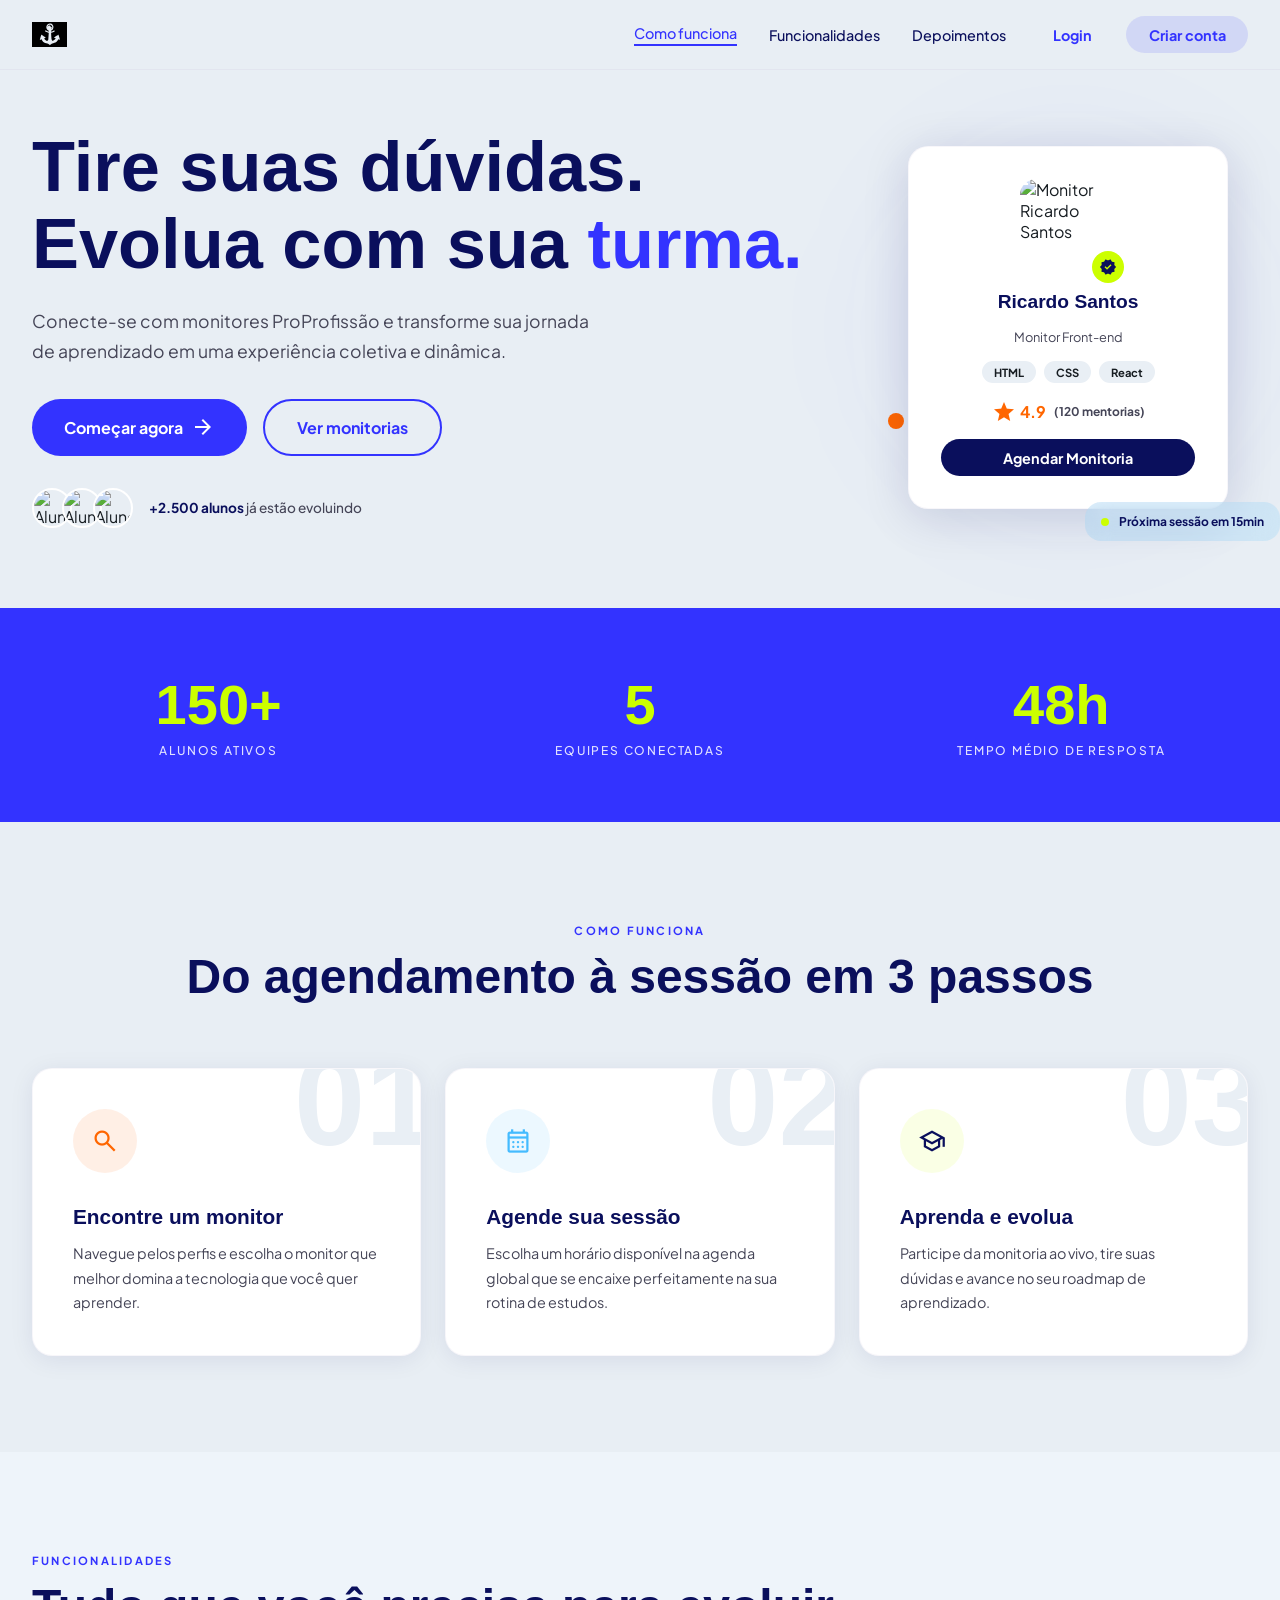
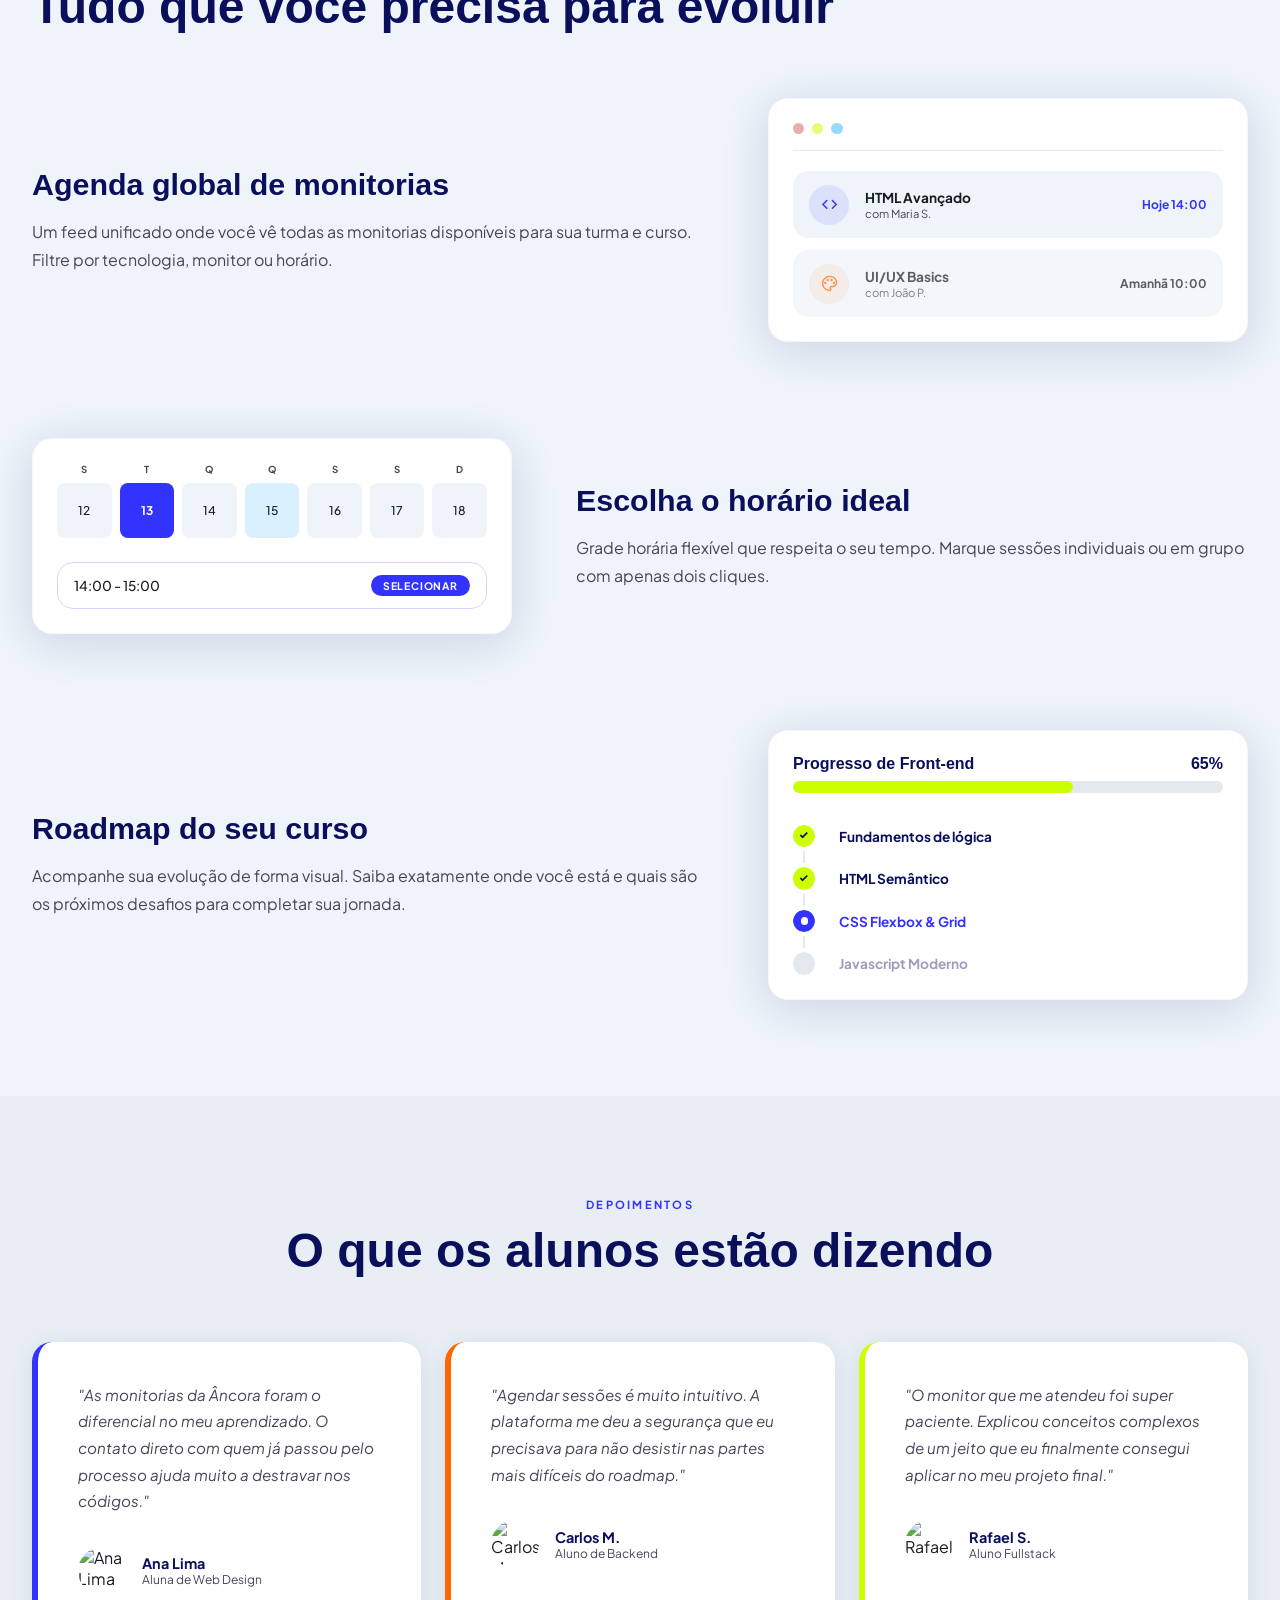
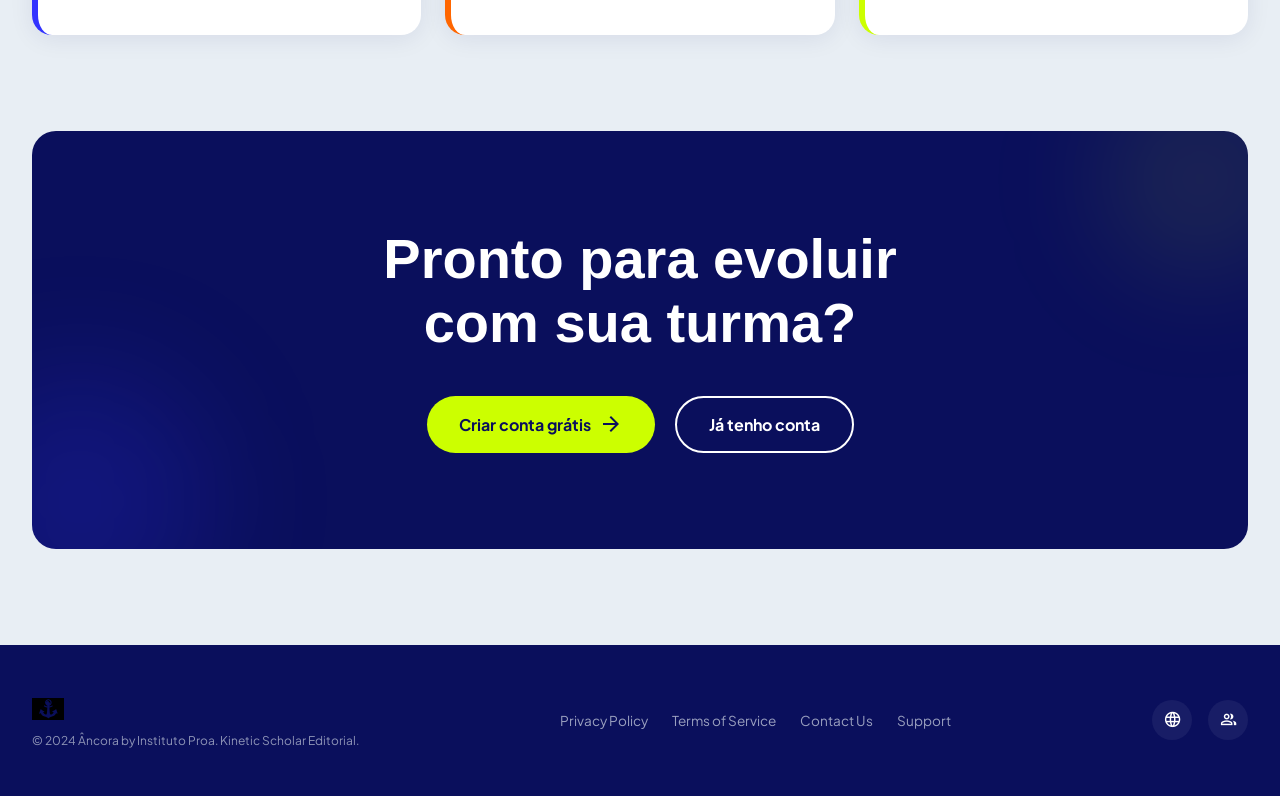
==== commit 9649fa72: "init: arquivos locais" ====
--- a/frontend/index.html
+++ b/frontend/index.html
@@ -1,498 +1,359 @@
-<!doctype html>
+<!DOCTYPE html>
 <html lang="pt-BR">
-  <head>
-    <meta charset="utf-8" />
-    <meta name="viewport" content="width=device-width, initial-scale=1.0" />
-    <title>Âncora | Evolua com sua turma</title>
-    <script src="./assets/js/pages/index.js"></script>
-    <link rel="stylesheet" href="./assets/css/pages/index.css" />
-    <link
-      href="https://fonts.googleapis.com/css2?family=Plus+Jakarta+Sans:wght@400;500;600;700&display=swap"
-      rel="stylesheet"
-    />
-    <link
-      href="https://api.fontshare.com/v2/css?f[]=clash-grotesk@400,500,600,700&display=swap"
-      rel="stylesheet"
-    />
-    <link
-      href="https://fonts.googleapis.com/css2?family=Material+Symbols+Outlined:opsz,wght,FILL,GRAD@20..48,100..700,0..1,-50..200&display=swap"
-      rel="stylesheet"
-    />
-
-    <!-- Fivecon -->
-    <link
-      rel="shortcut icon"
-      href="assets/images/logo/ancora_logo-sem-fundo.png"
-      type="image/x-icon"
-    />
-  </head>
-  <body>
-    <!-- ===== NAV ===== -->
-    <nav class="navbar" id="navbar">
-      <div class="navbar__inner">
-        <span class="navbar__logo">
-          <picture>
-            <source
-              srcset="./assets/images/logo/ancora logo.png"
-              type="image/svg+xml"
-            />
-            <img
-              src="./assets/images/logo/ancora logo.png"
-              alt="Âncora"
-              class="brand-logo brand-logo--nav"
-            />
-          </picture>
-          <h2>Âncora</h2>
-        </span>
-
-        <button class="navbar__burger" id="burgerBtn" aria-label="Abrir menu">
-          <span></span><span></span><span></span>
-        </button>
-
-        <div class="navbar__links" id="navLinks">
-          <a href="#how" class="navbar__link navbar__link--active"
-            >Como funciona</a
-          >
-          <a href="#features" class="navbar__link">Funcionalidades</a>
-          <a href="#testimonials" class="navbar__link">Depoimentos</a>
-        </div>
-        <div class="navbar__actions">
-          <button
-            class="btn btn--ghost"
-            onclick="window.location.href = './pages/login.html'"
-          >
-            Login
+<head>
+  <meta charset="utf-8"/>
+  <meta name="viewport" content="width=device-width, initial-scale=1.0"/>
+  <title>Âncora | Evolua com sua turma</title>
+  <script src="./assets/js/pages/index.js"></script>
+  <link rel="stylesheet" href="./assets/css/pages/index.css"/>
+  <link href="https://fonts.googleapis.com/css2?family=Plus+Jakarta+Sans:wght@400;500;600;700&display=swap" rel="stylesheet"/>
+  <link href="https://api.fontshare.com/v2/css?f[]=clash-grotesk@400,500,600,700&display=swap" rel="stylesheet"/>
+  <link href="https://fonts.googleapis.com/css2?family=Material+Symbols+Outlined:opsz,wght,FILL,GRAD@20..48,100..700,0..1,-50..200&display=swap" rel="stylesheet"/>
+</head>
+<body>
+
+  <!-- ===== NAV ===== -->
+  <nav class="navbar" id="navbar">
+    <div class="navbar__inner">
+      <span class="navbar__logo">
+        <picture>
+          <source srcset="./assets/images/logo/ancora-logo.svg" type="image/svg+xml" />
+          <img src="./assets/images/logo/ancora_logo-sem-fundo.png" alt="Âncora" class="brand-logo brand-logo--nav" />
+        </picture>
+      </span>
+
+      <button class="navbar__burger" id="burgerBtn" aria-label="Abrir menu">
+        <span></span><span></span><span></span>
+      </button>
+
+      <div class="navbar__links" id="navLinks">
+        <a href="#how" class="navbar__link navbar__link--active">Como funciona</a>
+        <a href="#features" class="navbar__link">Funcionalidades</a>
+        <a href="#testimonials" class="navbar__link">Depoimentos</a>
+      </div>
+      <div class="navbar__actions">
+        <button class="btn btn--ghost" onclick="window.location.href='./pages/login.html'">Login</button>
+        <button class="btn btn--pill" onclick="window.location.href='./pages/cadastro.html'">Criar conta</button>
+      </div>
+    </div>
+  </nav>
+
+  <main>
+
+    <!-- ===== HERO ===== -->
+    <section class="hero" id="hero">
+      <div class="hero__content">
+        <h1 class="hero__title">
+          Tire suas dúvidas.<br/>
+          Evolua com sua <span class="text-primary">turma.</span>
+        </h1>
+        <p class="hero__subtitle">
+          Conecte-se com monitores ProProfissão e transforme sua jornada de aprendizado
+          em uma experiência coletiva e dinâmica.
+        </p>
+        <div class="hero__actions">
+          <button class="btn btn--primary btn--large" onclick="window.location.href='./pages/cadastro.html'">
+            Começar agora
+            <span class="material-symbols-outlined">arrow_forward</span>
           </button>
-          <button
-            class="btn btn--pill"
-            onclick="window.location.href = './pages/cadastro.html'"
-          >
-            Criar conta
-          </button>
-        </div>
-      </div>
-    </nav>
-
-    <main>
-      <!-- ===== HERO ===== -->
-      <section class="hero" id="hero">
-        <div class="hero__content">
-          <h1 class="hero__title">
-            Tire suas dúvidas.<br />
-            Evolua com sua <span class="text-primary">turma.</span>
-          </h1>
-          <p class="hero__subtitle">
-            Conecte-se com monitores ProProfissão e transforme sua jornada de
-            aprendizado em uma experiência coletiva e dinâmica.
+          <button class="btn btn--outline btn--large" onclick="window.location.href='./pages/login.html'">Ver monitorias</button>
+        </div>
+        <div class="social-proof">
+          <div class="avatar-stack">
+            <img src="https://lh3.googleusercontent.com/aida-public/[base64]" alt="Aluna 1"/>
+            <img src="https://lh3.googleusercontent.com/aida-public/[base64]" alt="Aluno 2"/>
+            <img src="https://lh3.googleusercontent.com/aida-public/[base64]" alt="Aluno 3"/>
+          </div>
+          <p class="social-proof__text">
+            <strong>+2.500 alunos</strong> já estão evoluindo
           </p>
-          <div class="hero__actions">
-            <button
-              class="btn btn--primary btn--large"
-              onclick="window.location.href = './pages/cadastro.html'"
-            >
-              Começar agora
+        </div>
+      </div>
+
+      <div class="hero__visual">
+        <div class="hero__glow"></div>
+        <div class="dot dot--lime" style="top:2.5rem;right:2.5rem;"></div>
+        <div class="dot dot--orange" style="bottom:5rem;left:0;"></div>
+
+        <div class="monitor-card">
+          <div class="monitor-card__avatar-wrap">
+            <img src="https://lh3.googleusercontent.com/aida-public/[base64]" alt="Monitor Ricardo Santos" class="monitor-card__avatar"/>
+            <div class="monitor-card__badge">
+              <span class="material-symbols-outlined" style="font-variation-settings:'FILL' 1;font-size:18px;">verified</span>
+            </div>
+          </div>
+          <h3 class="monitor-card__name">Ricardo Santos</h3>
+          <p class="monitor-card__role">Monitor Front-end</p>
+          <div class="monitor-card__tags">
+            <span class="tag">HTML</span>
+            <span class="tag">CSS</span>
+            <span class="tag">React</span>
+          </div>
+          <div class="monitor-card__rating">
+            <span class="material-symbols-outlined" style="font-variation-settings:'FILL' 1;">star</span>
+            <strong>4.9</strong>
+            <span class="rating__count">(120 mentorias)</span>
+          </div>
+          <button class="btn btn--dark btn--full">Agendar Monitoria</button>
+        </div>
+
+        <div class="session-badge">
+          <div class="session-badge__dot"></div>
+          <p>Próxima sessão em 15min</p>
+        </div>
+      </div>
+    </section>
+
+    <!-- ===== STATS ===== -->
+    <section class="stats">
+      <div class="stats__inner">
+        <div class="stat">
+          <h2 class="stat__value">150+</h2>
+          <p class="stat__label">Alunos ativos</p>
+        </div>
+        <div class="stat">
+          <h2 class="stat__value">5</h2>
+          <p class="stat__label">Equipes conectadas</p>
+        </div>
+        <div class="stat">
+          <h2 class="stat__value">48h</h2>
+          <p class="stat__label">Tempo médio de resposta</p>
+        </div>
+      </div>
+    </section>
+
+    <!-- ===== HOW IT WORKS ===== -->
+    <section class="how" id="how">
+      <div class="section-header section-header--center">
+        <span class="section-eyebrow">Como funciona</span>
+        <h2 class="section-title">Do agendamento à sessão em 3 passos</h2>
+      </div>
+      <div class="steps">
+        <div class="step-card">
+          <span class="step-card__number">01</span>
+          <div class="step-card__icon step-card__icon--orange">
+            <span class="material-symbols-outlined">search</span>
+          </div>
+          <h3 class="step-card__title">Encontre um monitor</h3>
+          <p class="step-card__desc">Navegue pelos perfis e escolha o monitor que melhor domina a tecnologia que você quer aprender.</p>
+        </div>
+        <div class="step-card">
+          <span class="step-card__number">02</span>
+          <div class="step-card__icon step-card__icon--cyan">
+            <span class="material-symbols-outlined">calendar_month</span>
+          </div>
+          <h3 class="step-card__title">Agende sua sessão</h3>
+          <p class="step-card__desc">Escolha um horário disponível na agenda global que se encaixe perfeitamente na sua rotina de estudos.</p>
+        </div>
+        <div class="step-card">
+          <span class="step-card__number">03</span>
+          <div class="step-card__icon step-card__icon--lime">
+            <span class="material-symbols-outlined">school</span>
+          </div>
+          <h3 class="step-card__title">Aprenda e evolua</h3>
+          <p class="step-card__desc">Participe da monitoria ao vivo, tire suas dúvidas e avance no seu roadmap de aprendizado.</p>
+        </div>
+      </div>
+    </section>
+
+    <!-- ===== FEATURES ===== -->
+    <section class="features" id="features">
+      <div class="features__inner">
+        <div class="section-header">
+          <span class="section-eyebrow">Funcionalidades</span>
+          <h2 class="section-title">Tudo que você precisa para evoluir</h2>
+        </div>
+
+        <!-- Feature 1 -->
+        <div class="feature-row">
+          <div class="feature-row__text">
+            <h3 class="feature-row__title">Agenda global de monitorias</h3>
+            <p class="feature-row__desc">Um feed unificado onde você vê todas as monitorias disponíveis para sua turma e curso. Filtre por tecnologia, monitor ou horário.</p>
+          </div>
+          <div class="feature-row__card">
+            <div class="window-bar">
+              <div class="window-bar__dot dot-red"></div>
+              <div class="window-bar__dot dot-lime"></div>
+              <div class="window-bar__dot dot-cyan"></div>
+            </div>
+            <div class="agenda-item">
+              <div class="agenda-item__icon agenda-item__icon--primary">
+                <span class="material-symbols-outlined">code</span>
+              </div>
+              <div>
+                <p class="agenda-item__name">HTML Avançado</p>
+                <p class="agenda-item__sub">com Maria S.</p>
+              </div>
+              <span class="agenda-item__time">Hoje 14:00</span>
+            </div>
+            <div class="agenda-item agenda-item--muted">
+              <div class="agenda-item__icon agenda-item__icon--orange">
+                <span class="material-symbols-outlined">palette</span>
+              </div>
+              <div>
+                <p class="agenda-item__name">UI/UX Basics</p>
+                <p class="agenda-item__sub">com João P.</p>
+              </div>
+              <span class="agenda-item__time agenda-item__time--muted">Amanhã 10:00</span>
+            </div>
+          </div>
+        </div>
+
+        <!-- Feature 2 -->
+        <div class="feature-row feature-row--reverse">
+          <div class="feature-row__text">
+            <h3 class="feature-row__title">Escolha o horário ideal</h3>
+            <p class="feature-row__desc">Grade horária flexível que respeita o seu tempo. Marque sessões individuais ou em grupo com apenas dois cliques.</p>
+          </div>
+          <div class="feature-row__card">
+            <div class="calendar">
+              <div class="calendar__header">
+                <span>S</span><span>T</span><span>Q</span><span>Q</span><span>S</span><span>S</span><span>D</span>
+              </div>
+              <div class="calendar__grid">
+                <div class="cal-day">12</div>
+                <div class="cal-day cal-day--active">13</div>
+                <div class="cal-day">14</div>
+                <div class="cal-day cal-day--highlight">15</div>
+                <div class="cal-day">16</div>
+                <div class="cal-day">17</div>
+                <div class="cal-day">18</div>
+              </div>
+              <div class="calendar__slot">
+                <span>14:00 - 15:00</span>
+                <button class="btn btn--primary btn--xs">Selecionar</button>
+              </div>
+            </div>
+          </div>
+        </div>
+
+        <!-- Feature 3 -->
+        <div class="feature-row">
+          <div class="feature-row__text">
+            <h3 class="feature-row__title">Roadmap do seu curso</h3>
+            <p class="feature-row__desc">Acompanhe sua evolução de forma visual. Saiba exatamente onde você está e quais são os próximos desafios para completar sua jornada.</p>
+          </div>
+          <div class="feature-row__card">
+            <div class="roadmap">
+              <div class="roadmap__header">
+                <p class="roadmap__label">Progresso de Front-end</p>
+                <span class="roadmap__pct">65%</span>
+              </div>
+              <div class="progress-bar">
+                <div class="progress-bar__fill" style="width:65%"></div>
+              </div>
+              <div class="roadmap__steps">
+                <div class="rs rs--done">
+                  <div class="rs__dot rs__dot--done"><span class="material-symbols-outlined">check</span></div>
+                  <p>Fundamentos de lógica</p>
+                </div>
+                <div class="rs rs--done">
+                  <div class="rs__dot rs__dot--done"><span class="material-symbols-outlined">check</span></div>
+                  <p>HTML Semântico</p>
+                </div>
+                <div class="rs rs--current">
+                  <div class="rs__dot rs__dot--current"><div class="rs__dot-inner"></div></div>
+                  <p class="rs__label--current">CSS Flexbox &amp; Grid</p>
+                </div>
+                <div class="rs rs--locked">
+                  <div class="rs__dot rs__dot--locked"></div>
+                  <p>Javascript Moderno</p>
+                </div>
+              </div>
+            </div>
+          </div>
+        </div>
+
+      </div>
+    </section>
+
+    <!-- ===== TESTIMONIALS ===== -->
+    <section class="testimonials" id="testimonials">
+      <div class="section-header section-header--center">
+        <span class="section-eyebrow">Depoimentos</span>
+        <h2 class="section-title">O que os alunos estão dizendo</h2>
+      </div>
+      <div class="testimonials__grid">
+        <div class="testimonial-card testimonial-card--primary">
+          <p class="testimonial-card__quote">"As monitorias da Âncora foram o diferencial no meu aprendizado. O contato direto com quem já passou pelo processo ajuda muito a destravar nos códigos."</p>
+          <div class="testimonial-card__author">
+            <img src="https://lh3.googleusercontent.com/aida-public/[base64]" alt="Ana Lima"/>
+            <div>
+              <p class="author__name">Ana Lima</p>
+              <p class="author__role">Aluna de Web Design</p>
+            </div>
+          </div>
+        </div>
+        <div class="testimonial-card testimonial-card--orange">
+          <p class="testimonial-card__quote">"Agendar sessões é muito intuitivo. A plataforma me deu a segurança que eu precisava para não desistir nas partes mais difíceis do roadmap."</p>
+          <div class="testimonial-card__author">
+            <img src="https://lh3.googleusercontent.com/aida-public/[base64]" alt="Carlos M."/>
+            <div>
+              <p class="author__name">Carlos M.</p>
+              <p class="author__role">Aluno de Backend</p>
+            </div>
+          </div>
+        </div>
+        <div class="testimonial-card testimonial-card--lime">
+          <p class="testimonial-card__quote">"O monitor que me atendeu foi super paciente. Explicou conceitos complexos de um jeito que eu finalmente consegui aplicar no meu projeto final."</p>
+          <div class="testimonial-card__author">
+            <img src="https://lh3.googleusercontent.com/aida-public/[base64]" alt="Rafael S."/>
+            <div>
+              <p class="author__name">Rafael S.</p>
+              <p class="author__role">Aluno Fullstack</p>
+            </div>
+          </div>
+        </div>
+      </div>
+    </section>
+
+    <!-- ===== CTA ===== -->
+    <section class="cta-section">
+      <div class="cta-card">
+        <div class="cta-card__glow cta-card__glow--top"></div>
+        <div class="cta-card__glow cta-card__glow--bottom"></div>
+        <div class="cta-card__content">
+          <h2 class="cta-card__title">Pronto para evoluir com sua turma?</h2>
+          <div class="cta-card__actions">
+            <button class="btn btn--lime btn--large">
+              Criar conta grátis
               <span class="material-symbols-outlined">arrow_forward</span>
             </button>
-            <button
-              class="btn btn--outline btn--large"
-              onclick="window.location.href = './pages/login.html'"
-            >
-              Ver monitorias
-            </button>
-          </div>
-          <div class="social-proof">
-            <div class="avatar-stack">
-              <img
-                src="https://lh3.googleusercontent.com/aida-public/[base64]"
-                alt="Aluna 1"
-              />
-              <img
-                src="https://lh3.googleusercontent.com/aida-public/[base64]"
-                alt="Aluno 2"
-              />
-              <img
-                src="https://lh3.googleusercontent.com/aida-public/[base64]"
-                alt="Aluno 3"
-              />
-            </div>
-            <p class="social-proof__text">
-              <strong>+2.500 alunos</strong> já estão evoluindo
-            </p>
-          </div>
-        </div>
-
-        <div class="hero__visual">
-          <div class="hero__glow"></div>
-          <div class="dot dot--lime" style="top: 2.5rem; right: 2.5rem"></div>
-          <div class="dot dot--orange" style="bottom: 5rem; left: 0"></div>
-
-          <div class="monitor-card">
-            <div class="monitor-card__avatar-wrap">
-              <img
-                src="https://lh3.googleusercontent.com/aida-public/[base64]"
-                alt="Monitor Ricardo Santos"
-                class="monitor-card__avatar"
-              />
-              <div class="monitor-card__badge">
-                <span
-                  class="material-symbols-outlined"
-                  style="
-                    font-variation-settings: &quot;FILL&quot; 1;
-                    font-size: 18px;
-                  "
-                  >verified</span
-                >
-              </div>
-            </div>
-            <h3 class="monitor-card__name">Ricardo Santos</h3>
-            <p class="monitor-card__role">Monitor Front-end</p>
-            <div class="monitor-card__tags">
-              <span class="tag">HTML</span>
-              <span class="tag">CSS</span>
-              <span class="tag">React</span>
-            </div>
-            <div class="monitor-card__rating">
-              <span
-                class="material-symbols-outlined"
-                style="font-variation-settings: &quot;FILL&quot; 1"
-                >star</span
-              >
-              <strong>4.9</strong>
-              <span class="rating__count">(120 mentorias)</span>
-            </div>
-            <button class="btn btn--dark btn--full">Agendar Monitoria</button>
-          </div>
-
-          <div class="session-badge">
-            <div class="session-badge__dot"></div>
-            <p>Próxima sessão em 15min</p>
-          </div>
-        </div>
-      </section>
-
-      <!-- ===== STATS ===== -->
-      <section class="stats">
-        <div class="stats__inner">
-          <div class="stat">
-            <h2 class="stat__value">150+</h2>
-            <p class="stat__label">Alunos ativos</p>
-          </div>
-          <div class="stat">
-            <h2 class="stat__value">5</h2>
-            <p class="stat__label">Equipes conectadas</p>
-          </div>
-          <div class="stat">
-            <h2 class="stat__value">48h</h2>
-            <p class="stat__label">Tempo médio de resposta</p>
-          </div>
-        </div>
-      </section>
-
-      <!-- ===== HOW IT WORKS ===== -->
-      <section class="how" id="how">
-        <div class="section-header section-header--center">
-          <span class="section-eyebrow">Como funciona</span>
-          <h2 class="section-title">Do agendamento à sessão em 3 passos</h2>
-        </div>
-        <div class="steps">
-          <div class="step-card">
-            <span class="step-card__number">01</span>
-            <div class="step-card__icon step-card__icon--orange">
-              <span class="material-symbols-outlined">search</span>
-            </div>
-            <h3 class="step-card__title">Encontre um monitor</h3>
-            <p class="step-card__desc">
-              Navegue pelos perfis e escolha o monitor que melhor domina a
-              tecnologia que você quer aprender.
-            </p>
-          </div>
-          <div class="step-card">
-            <span class="step-card__number">02</span>
-            <div class="step-card__icon step-card__icon--cyan">
-              <span class="material-symbols-outlined">calendar_month</span>
-            </div>
-            <h3 class="step-card__title">Agende sua sessão</h3>
-            <p class="step-card__desc">
-              Escolha um horário disponível na agenda global que se encaixe
-              perfeitamente na sua rotina de estudos.
-            </p>
-          </div>
-          <div class="step-card">
-            <span class="step-card__number">03</span>
-            <div class="step-card__icon step-card__icon--lime">
-              <span class="material-symbols-outlined">school</span>
-            </div>
-            <h3 class="step-card__title">Aprenda e evolua</h3>
-            <p class="step-card__desc">
-              Participe da monitoria ao vivo, tire suas dúvidas e avance no seu
-              roadmap de aprendizado.
-            </p>
-          </div>
-        </div>
-      </section>
-
-      <!-- ===== FEATURES ===== -->
-      <section class="features" id="features">
-        <div class="features__inner">
-          <div class="section-header">
-            <span class="section-eyebrow">Funcionalidades</span>
-            <h2 class="section-title">Tudo que você precisa para evoluir</h2>
-          </div>
-
-          <!-- Feature 1 -->
-          <div class="feature-row">
-            <div class="feature-row__text">
-              <h3 class="feature-row__title">Agenda global de monitorias</h3>
-              <p class="feature-row__desc">
-                Um feed unificado onde você vê todas as monitorias disponíveis
-                para sua turma e curso. Filtre por tecnologia, monitor ou
-                horário.
-              </p>
-            </div>
-            <div class="feature-row__card">
-              <div class="window-bar">
-                <div class="window-bar__dot dot-red"></div>
-                <div class="window-bar__dot dot-lime"></div>
-                <div class="window-bar__dot dot-cyan"></div>
-              </div>
-              <div class="agenda-item">
-                <div class="agenda-item__icon agenda-item__icon--primary">
-                  <span class="material-symbols-outlined">code</span>
-                </div>
-                <div>
-                  <p class="agenda-item__name">HTML Avançado</p>
-                  <p class="agenda-item__sub">com Maria S.</p>
-                </div>
-                <span class="agenda-item__time">Hoje 14:00</span>
-              </div>
-              <div class="agenda-item agenda-item--muted">
-                <div class="agenda-item__icon agenda-item__icon--orange">
-                  <span class="material-symbols-outlined">palette</span>
-                </div>
-                <div>
-                  <p class="agenda-item__name">UI/UX Basics</p>
-                  <p class="agenda-item__sub">com João P.</p>
-                </div>
-                <span class="agenda-item__time agenda-item__time--muted"
-                  >Amanhã 10:00</span
-                >
-              </div>
-            </div>
-          </div>
-
-          <!-- Feature 2 -->
-          <div class="feature-row feature-row--reverse">
-            <div class="feature-row__text">
-              <h3 class="feature-row__title">Escolha o horário ideal</h3>
-              <p class="feature-row__desc">
-                Grade horária flexível que respeita o seu tempo. Marque sessões
-                individuais ou em grupo com apenas dois cliques.
-              </p>
-            </div>
-            <div class="feature-row__card">
-              <div class="calendar">
-                <div class="calendar__header">
-                  <span>S</span><span>T</span><span>Q</span><span>Q</span
-                  ><span>S</span><span>S</span><span>D</span>
-                </div>
-                <div class="calendar__grid">
-                  <div class="cal-day">12</div>
-                  <div class="cal-day cal-day--active">13</div>
-                  <div class="cal-day">14</div>
-                  <div class="cal-day cal-day--highlight">15</div>
-                  <div class="cal-day">16</div>
-                  <div class="cal-day">17</div>
-                  <div class="cal-day">18</div>
-                </div>
-                <div class="calendar__slot">
-                  <span>14:00 - 15:00</span>
-                  <button class="btn btn--primary btn--xs">Selecionar</button>
-                </div>
-              </div>
-            </div>
-          </div>
-
-          <!-- Feature 3 -->
-          <div class="feature-row">
-            <div class="feature-row__text">
-              <h3 class="feature-row__title">Roadmap do seu curso</h3>
-              <p class="feature-row__desc">
-                Acompanhe sua evolução de forma visual. Saiba exatamente onde
-                você está e quais são os próximos desafios para completar sua
-                jornada.
-              </p>
-            </div>
-            <div class="feature-row__card">
-              <div class="roadmap">
-                <div class="roadmap__header">
-                  <p class="roadmap__label">Progresso de Front-end</p>
-                  <span class="roadmap__pct">65%</span>
-                </div>
-                <div class="progress-bar">
-                  <div class="progress-bar__fill" style="width: 65%"></div>
-                </div>
-                <div class="roadmap__steps">
-                  <div class="rs rs--done">
-                    <div class="rs__dot rs__dot--done">
-                      <span class="material-symbols-outlined">check</span>
-                    </div>
-                    <p>Fundamentos de lógica</p>
-                  </div>
-                  <div class="rs rs--done">
-                    <div class="rs__dot rs__dot--done">
-                      <span class="material-symbols-outlined">check</span>
-                    </div>
-                    <p>HTML Semântico</p>
-                  </div>
-                  <div class="rs rs--current">
-                    <div class="rs__dot rs__dot--current">
-                      <div class="rs__dot-inner"></div>
-                    </div>
-                    <p class="rs__label--current">CSS Flexbox &amp; Grid</p>
-                  </div>
-                  <div class="rs rs--locked">
-                    <div class="rs__dot rs__dot--locked"></div>
-                    <p>Javascript Moderno</p>
-                  </div>
-                </div>
-              </div>
-            </div>
-          </div>
-        </div>
-      </section>
-
-      <!-- ===== TESTIMONIALS ===== -->
-      <section class="testimonials" id="testimonials">
-        <div class="section-header section-header--center">
-          <span class="section-eyebrow">Depoimentos</span>
-          <h2 class="section-title">O que os alunos estão dizendo</h2>
-        </div>
-        <div class="testimonials__grid">
-          <div class="testimonial-card testimonial-card--primary">
-            <p class="testimonial-card__quote">
-              "As monitorias da Âncora foram o diferencial no meu aprendizado. O
-              contato direto com quem já passou pelo processo ajuda muito a
-              destravar nos códigos."
-            </p>
-            <div class="testimonial-card__author">
-              <img
-                src="https://lh3.googleusercontent.com/aida-public/[base64]"
-                alt="Ana Lima"
-              />
-              <div>
-                <p class="author__name">Ana Lima</p>
-                <p class="author__role">Aluna de Web Design</p>
-              </div>
-            </div>
-          </div>
-          <div class="testimonial-card testimonial-card--orange">
-            <p class="testimonial-card__quote">
-              "Agendar sessões é muito intuitivo. A plataforma me deu a
-              segurança que eu precisava para não desistir nas partes mais
-              difíceis do roadmap."
-            </p>
-            <div class="testimonial-card__author">
-              <img
-                src="https://lh3.googleusercontent.com/aida-public/[base64]"
-                alt="Carlos M."
-              />
-              <div>
-                <p class="author__name">Carlos M.</p>
-                <p class="author__role">Aluno de Backend</p>
-              </div>
-            </div>
-          </div>
-          <div class="testimonial-card testimonial-card--lime">
-            <p class="testimonial-card__quote">
-              "O monitor que me atendeu foi super paciente. Explicou conceitos
-              complexos de um jeito que eu finalmente consegui aplicar no meu
-              projeto final."
-            </p>
-            <div class="testimonial-card__author">
-              <img
-                src="https://lh3.googleusercontent.com/aida-public/[base64]"
-                alt="Rafael S."
-              />
-              <div>
-                <p class="author__name">Rafael S.</p>
-                <p class="author__role">Aluno Fullstack</p>
-              </div>
-            </div>
-          </div>
-        </div>
-      </section>
-
-      <!-- ===== CTA ===== -->
-      <section class="cta-section">
-        <div class="cta-card">
-          <div class="cta-card__glow cta-card__glow--top"></div>
-          <div class="cta-card__glow cta-card__glow--bottom"></div>
-          <div class="cta-card__content">
-            <h2 class="cta-card__title">Pronto para evoluir com sua turma?</h2>
-            <div class="cta-card__actions">
-              <button class="btn btn--lime btn--large">
-                Criar conta grátis
-                <span class="material-symbols-outlined">arrow_forward</span>
-              </button>
-              <button class="btn btn--outline-white btn--large">
-                Já tenho conta
-              </button>
-            </div>
-          </div>
-        </div>
-      </section>
-    </main>
-
-    <!-- ===== FOOTER ===== -->
-    <footer class="footer">
-      <div class="footer__inner">
-        <div class="footer__brand">
-          <span class="footer__logo">
-            <picture>
-              <source
-                srcset="./assets/images/logo/ancora logo.png"
-                type="image/svg+xml"
-              />
-              <img
-                src="./assets/images/logo/ancora_logo-sem-fundo.png"
-                alt="Âncora"
-                class="brand-logo brand-logo--footer"
-              />
-            </picture>
-            <h2>Âncora</h2>
-          </span>
-
-          <p class="footer__copy">
-            © 2024 Âncora by Instituto Proa. Kinetic Scholar Editorial.
-          </p>
-        </div>
-        <nav class="footer__links">
-          <a href="#">Privacy Policy</a>
-          <a href="#">Terms of Service</a>
-          <a href="#">Contact Us</a>
-          <a href="#">Support</a>
-        </nav>
-        <div class="footer__social">
-          <a href="#" class="social-icon" aria-label="Site">
-            <span class="material-symbols-outlined">language</span>
-          </a>
-          <a href="#" class="social-icon" aria-label="Comunidade">
-            <span class="material-symbols-outlined">group</span>
-          </a>
-        </div>
-      </div>
-    </footer>
-
-    <!-- VLibras -->
-    <div vw class="enabled">
-      <div vw-access-button class="active"></div>
-      <div vw-plugin-wrapper>
-        <div class="vw-plugin-top-wrapper"></div>
+            <button class="btn btn--outline-white btn--large">Já tenho conta</button>
+          </div>
+        </div>
+      </div>
+    </section>
+
+  </main>
+
+  <!-- ===== FOOTER ===== -->
+  <footer class="footer">
+    <div class="footer__inner">
+      <div class="footer__brand">
+        <span class="footer__logo">
+          <picture>
+            <source srcset="./assets/images/logo/ancora-logo.svg" type="image/svg+xml" />
+            <img src="./assets/images/logo/ancora_logo-sem-fundo.png" alt="Âncora" class="brand-logo brand-logo--footer" />
+          </picture>
+        </span>
+        <p class="footer__copy">© 2024 Âncora by Instituto Proa. Kinetic Scholar Editorial.</p>
+      </div>
+      <nav class="footer__links">
+        <a href="#">Privacy Policy</a>
+        <a href="#">Terms of Service</a>
+        <a href="#">Contact Us</a>
+        <a href="#">Support</a>
+      </nav>
+      <div class="footer__social">
+        <a href="#" class="social-icon" aria-label="Site">
+          <span class="material-symbols-outlined">language</span>
+        </a>
+        <a href="#" class="social-icon" aria-label="Comunidade">
+          <span class="material-symbols-outlined">group</span>
+        </a>
       </div>
     </div>
-    <script src="https://vlibras.gov.br/app/vlibras-plugin.js"></script>
-    <script>
-      new window.VLibras.Widget("https://vlibras.gov.br/app");
-    </script>
-  </body>
-</html>
+  </footer>
+</body>
+</html>
--- a/frontend/assets/css/pages/index.css
+++ b/frontend/assets/css/pages/index.css
@@ -4,48 +4,40 @@
 
 /* ── Variables ─────────────────────────────────────────── */
 :root {
-  --navy: #0a0f5c;
-  --primary: #3333ff;
-  --primary-dim: #1300e1;
-  --lime: #ccff00;
-  --orange: #ff6600;
-  --cyan: #44bbff;
-  --white: #ffffff;
-  --bg: #e8eef4;
-  --surface: #f5faff;
-  --surface-low: #eef4fa;
-  --surface-mid: #e9eff5;
-  --surface-high: #e3e9ef;
-  --outline: #c6c4da;
-  --on-surface: #161c21;
-  --on-muted: #454557;
-
-  --radius-sm: 0.5rem;
-  --radius: 1rem;
-  --radius-lg: 1.25rem;
+  --navy:        #0A0F5C;
+  --primary:     #3333FF;
+  --primary-dim: #1300E1;
+  --lime:        #CCFF00;
+  --orange:      #FF6600;
+  --cyan:        #44BBFF;
+  --white:       #FFFFFF;
+  --bg:          #E8EEF4;
+  --surface:     #F5FAFF;
+  --surface-low: #EEF4FA;
+  --surface-mid: #E9EFF5;
+  --surface-high: #E3E9EF;
+  --outline:     #C6C4DA;
+  --on-surface:  #161C21;
+  --on-muted:    #454557;
+
+  --radius-sm:   .5rem;
+  --radius:      1rem;
+  --radius-lg:   1.25rem;
   --radius-pill: 9999px;
 
-  --shadow-card: 0 4px 24px rgba(10, 15, 92, 0.08);
-  --shadow-xl: 0 8px 48px rgba(10, 15, 92, 0.14);
-
-  --font-head: "Clash Grotesk", sans-serif;
-  --font-body: "Plus Jakarta Sans", sans-serif;
-
-  --max-w: 1280px;
-  --px: 2rem;
+  --shadow-card: 0 4px 24px rgba(10,15,92,.08);
+  --shadow-xl:   0 8px 48px rgba(10,15,92,.14);
+
+  --font-head:   'Clash Grotesk', sans-serif;
+  --font-body:   'Plus Jakarta Sans', sans-serif;
+
+  --max-w:       1280px;
+  --px:          2rem;
 }
 
 /* ── Reset ──────────────────────────────────────────────── */
-*,
-*::before,
-*::after {
-  box-sizing: border-box;
-  margin: 0;
-  padding: 0;
-}
-html {
-  scroll-behavior: smooth;
-}
+*, *::before, *::after { box-sizing: border-box; margin: 0; padding: 0; }
+html { scroll-behavior: smooth; }
 body {
   font-family: var(--font-body);
   background: var(--bg);
@@ -53,35 +45,22 @@
   -webkit-font-smoothing: antialiased;
   overflow-x: hidden;
 }
-img {
-  display: block;
-  max-width: 100%;
-}
-a {
-  text-decoration: none;
-  color: inherit;
-}
-
-h1,
-h2,
-h3,
-.font-head {
-  font-family: var(--font-head);
-}
+img { display: block; max-width: 100%; }
+a { text-decoration: none; color: inherit; }
+
+h1,h2,h3,.font-head { font-family: var(--font-head); }
 
 /* ── Utilities ──────────────────────────────────────────── */
-.text-primary {
-  color: var(--primary);
-}
+.text-primary { color: var(--primary); }
 
 .section-eyebrow {
   display: inline-block;
   font-weight: 700;
-  font-size: 0.7rem;
-  letter-spacing: 0.2em;
+  font-size: .7rem;
+  letter-spacing: .2em;
   text-transform: uppercase;
   color: var(--primary);
-  margin-bottom: 0.75rem;
+  margin-bottom: .75rem;
 }
 
 .section-title {
@@ -92,103 +71,48 @@
   line-height: 1.15;
 }
 
-.section-header {
-  margin-bottom: 4rem;
-}
-.section-header--center {
-  text-align: center;
-}
+.section-header { margin-bottom: 4rem; }
+.section-header--center { text-align: center; }
 
 /* ── Buttons ────────────────────────────────────────────── */
 .btn {
   display: inline-flex;
   align-items: center;
-  gap: 0.5rem;
+  gap: .5rem;
   font-family: var(--font-body);
   font-weight: 700;
   cursor: pointer;
   border: none;
   border-radius: var(--radius-pill);
-  transition:
-    transform 0.15s,
-    box-shadow 0.2s,
-    background 0.2s;
+  transition: transform .15s, box-shadow .2s, background .2s;
   white-space: nowrap;
-  padding: 0.6rem 1.4rem;
-  font-size: 0.9rem;
-}
-.btn:active {
-  transform: scale(0.94);
-}
-
-.btn--primary {
-  background: var(--primary);
-  color: var(--white);
-}
-.btn--primary:hover {
-  box-shadow: 0 0 24px rgba(51, 51, 255, 0.35);
-}
-
-.btn--dark {
-  background: var(--navy);
-  color: var(--white);
-}
-.btn--dark:hover {
-  background: #0d1470;
-}
-
-.btn--lime {
-  background: var(--lime);
-  color: var(--navy);
-}
-.btn--lime:hover {
-  box-shadow: 0 0 28px rgba(204, 255, 0, 0.35);
-}
-
-.btn--ghost {
-  background: transparent;
-  color: var(--primary);
-}
-.btn--ghost:hover {
-  background: rgba(51, 51, 255, 0.06);
-}
-
-.btn--outline {
-  background: transparent;
-  color: var(--primary);
-  border: 2px solid var(--primary);
-}
-.btn--outline:hover {
-  background: rgba(51, 51, 255, 0.06);
-}
-
-.btn--outline-white {
-  background: transparent;
-  color: var(--white);
-  border: 2px solid var(--white);
-}
-.btn--outline-white:hover {
-  background: rgba(255, 255, 255, 0.1);
-}
-
-.btn--pill {
-  background: rgba(51, 51, 255, 0.12);
-  color: var(--primary);
-}
-.btn--large {
-  padding: 1rem 2rem;
-  font-size: 1rem;
-}
-.btn--xs {
-  padding: 0.25rem 0.75rem;
-  font-size: 0.65rem;
-  text-transform: uppercase;
-  letter-spacing: 0.08em;
-}
-.btn--full {
-  width: 100%;
-  justify-content: center;
-}
+  padding: .6rem 1.4rem;
+  font-size: .9rem;
+}
+.btn:active { transform: scale(.94); }
+
+.btn--primary  { background: var(--primary); color: var(--white); }
+.btn--primary:hover  { box-shadow: 0 0 24px rgba(51,51,255,.35); }
+
+.btn--dark     { background: var(--navy); color: var(--white); }
+.btn--dark:hover { background: #0d1470; }
+
+.btn--lime     { background: var(--lime); color: var(--navy); }
+.btn--lime:hover { box-shadow: 0 0 28px rgba(204,255,0,.35); }
+
+.btn--ghost    { background: transparent; color: var(--primary); }
+.btn--ghost:hover { background: rgba(51,51,255,.06); }
+
+.btn--outline  { background: transparent; color: var(--primary); border: 2px solid var(--primary); }
+.btn--outline:hover { background: rgba(51,51,255,.06); }
+
+.btn--outline-white { background: transparent; color: var(--white); border: 2px solid var(--white); }
+.btn--outline-white:hover { background: rgba(255,255,255,.1); }
+
+.btn--pill  { background: rgba(51,51,255,.12); color: var(--primary); }
+.btn--large { padding: 1rem 2rem; font-size: 1rem; }
+.btn--xs    { padding: .25rem .75rem; font-size: .65rem; text-transform: uppercase; letter-spacing: .08em; }
+.btn--full  { width: 100%; justify-content: center; }
 
 /* ── Dots decorativos ───────────────────────────────────── */
 .dot {
@@ -196,23 +120,15 @@
   border-radius: 50%;
   pointer-events: none;
 }
-.dot--lime {
-  width: 1.5rem;
-  height: 1.5rem;
-  background: var(--lime);
-}
-.dot--orange {
-  width: 1rem;
-  height: 1rem;
-  background: var(--orange);
-}
+.dot--lime   { width: 1.5rem; height: 1.5rem; background: var(--lime); }
+.dot--orange { width: 1rem;   height: 1rem;   background: var(--orange); }
 
 /* ── Tags ───────────────────────────────────────────────── */
 .tag {
-  padding: 0.25rem 0.75rem;
+  padding: .25rem .75rem;
   background: var(--surface-mid);
   border-radius: var(--radius-pill);
-  font-size: 0.7rem;
+  font-size: .7rem;
   font-weight: 700;
 }
 
@@ -224,15 +140,13 @@
   top: 0;
   width: 100%;
   z-index: 100;
-  background: rgba(232, 238, 244, 0.85);
+  background: rgba(232,238,244,.85);
   backdrop-filter: blur(20px);
   -webkit-backdrop-filter: blur(20px);
-  border-bottom: 1px solid rgba(198, 196, 218, 0.2);
-  transition: box-shadow 0.3s;
-}
-.navbar.scrolled {
-  box-shadow: 0 2px 20px rgba(10, 15, 92, 0.1);
-}
+  border-bottom: 1px solid rgba(198,196,218,.2);
+  transition: box-shadow .3s;
+}
+.navbar.scrolled { box-shadow: 0 2px 20px rgba(10,15,92,.1); }
 
 .navbar__inner {
   max-width: var(--max-w);
@@ -247,31 +161,21 @@
   font-family: var(--font-head);
   font-size: 1.4rem;
   font-weight: 900;
-  letter-spacing: -0.03em;
+  letter-spacing: -.03em;
   color: var(--primary);
   flex-shrink: 0;
   display: inline-flex;
   align-items: center;
 }
 
-/* logo */
-
-.navbar__logo h2 {
-  padding-inline: 1rem;
-  font-family: var(--font-head);
-  font-weight: 600;
-}
-
-/*  */
 .brand-logo {
   display: block;
   object-fit: contain;
 }
 
 .brand-logo--nav {
-  width: 3.2rem;
-  height: 3.2rem;
-  border-radius: 2rem;
+  width: 2.2rem;
+  height: 2.2rem;
 }
 
 .navbar__links {
@@ -283,9 +187,9 @@
 
 .navbar__link {
   font-weight: 500;
-  font-size: 0.9rem;
+  font-size: .9rem;
   color: var(--navy);
-  transition: color 0.2s;
+  transition: color .2s;
 }
 .navbar__link:hover,
 .navbar__link--active {
@@ -297,7 +201,7 @@
 .navbar__actions {
   display: flex;
   align-items: center;
-  gap: 0.75rem;
+  gap: .75rem;
   flex-shrink: 0;
 }
 
@@ -310,7 +214,7 @@
   background: none;
   border: none;
   cursor: pointer;
-  padding: 0.4rem;
+  padding: .4rem;
   margin-left: auto;
 }
 .navbar__burger span {
@@ -319,19 +223,11 @@
   height: 2px;
   background: var(--navy);
   border-radius: 2px;
-  transition:
-    transform 0.3s,
-    opacity 0.3s;
-}
-.navbar__burger.open span:nth-child(1) {
-  transform: translateY(7px) rotate(45deg);
-}
-.navbar__burger.open span:nth-child(2) {
-  opacity: 0;
-}
-.navbar__burger.open span:nth-child(3) {
-  transform: translateY(-7px) rotate(-45deg);
-}
+  transition: transform .3s, opacity .3s;
+}
+.navbar__burger.open span:nth-child(1) { transform: translateY(7px) rotate(45deg); }
+.navbar__burger.open span:nth-child(2) { opacity: 0; }
+.navbar__burger.open span:nth-child(3) { transform: translateY(-7px) rotate(-45deg); }
 
 /* =========================================================
    HERO
@@ -345,10 +241,7 @@
   gap: 4rem;
 }
 
-.hero__content {
-  flex: 1;
-  min-width: 0;
-}
+.hero__content { flex: 1; min-width: 0; }
 
 .hero__title {
   font-family: var(--font-head);
@@ -388,19 +281,11 @@
   border-radius: 50%;
   border: 2px solid var(--white);
   object-fit: cover;
-  margin-left: -0.6rem;
-}
-.avatar-stack img:first-child {
-  margin-left: 0;
-}
-.social-proof__text {
-  font-size: 0.85rem;
-  font-weight: 500;
-  color: var(--on-muted);
-}
-.social-proof__text strong {
-  color: var(--navy);
-}
+  margin-left: -.6rem;
+}
+.avatar-stack img:first-child { margin-left: 0; }
+.social-proof__text { font-size: .85rem; font-weight: 500; color: var(--on-muted); }
+.social-proof__text strong { color: var(--navy); }
 
 /* Hero visual */
 .hero__visual {
@@ -414,7 +299,7 @@
 .hero__glow {
   position: absolute;
   inset: 0;
-  background: rgba(51, 51, 255, 0.05);
+  background: rgba(51,51,255,.05);
   border-radius: 50%;
   filter: blur(60px);
   pointer-events: none;
@@ -426,7 +311,7 @@
   border-radius: var(--radius-lg);
   padding: 2rem;
   box-shadow: var(--shadow-xl);
-  border: 1px solid rgba(198, 196, 218, 0.15);
+  border: 1px solid rgba(198,196,218,.15);
   width: 100%;
   max-width: 320px;
   display: flex;
@@ -437,9 +322,7 @@
   z-index: 2;
 }
 
-.monitor-card__avatar-wrap {
-  position: relative;
-}
+.monitor-card__avatar-wrap { position: relative; }
 .monitor-card__avatar {
   width: 6rem;
   height: 6rem;
@@ -448,8 +331,8 @@
 }
 .monitor-card__badge {
   position: absolute;
-  bottom: -0.5rem;
-  right: -0.5rem;
+  bottom: -.5rem;
+  right: -.5rem;
   width: 2rem;
   height: 2rem;
   background: var(--lime);
@@ -460,70 +343,46 @@
   color: var(--navy);
 }
 
-.monitor-card__name {
-  font-family: var(--font-head);
-  font-size: 1.2rem;
-  font-weight: 700;
-  color: var(--navy);
-}
-.monitor-card__role {
-  font-size: 0.8rem;
-  color: var(--on-muted);
-}
-.monitor-card__tags {
-  display: flex;
-  gap: 0.5rem;
-  flex-wrap: wrap;
-  justify-content: center;
-}
+.monitor-card__name { font-family: var(--font-head); font-size: 1.2rem; font-weight: 700; color: var(--navy); }
+.monitor-card__role { font-size: .8rem; color: var(--on-muted); }
+.monitor-card__tags { display: flex; gap: .5rem; flex-wrap: wrap; justify-content: center; }
 
 .monitor-card__rating {
   display: flex;
   align-items: center;
-  gap: 0.25rem;
+  gap: .25rem;
   color: var(--orange);
   font-weight: 700;
 }
-.rating__count {
-  font-size: 0.75rem;
-  color: var(--on-muted);
-  margin-left: 0.25rem;
-}
+.rating__count { font-size: .75rem; color: var(--on-muted); margin-left: .25rem; }
 
 /* Session badge */
 .session-badge {
   position: absolute;
   bottom: -2rem;
   right: -2rem;
-  background: rgba(68, 187, 255, 0.15);
+  background: rgba(68,187,255,.15);
   backdrop-filter: blur(12px);
   -webkit-backdrop-filter: blur(12px);
-  padding: 0.75rem 1rem;
+  padding: .75rem 1rem;
   border-radius: var(--radius);
   display: flex;
   align-items: center;
-  gap: 0.6rem;
+  gap: .6rem;
   z-index: 3;
 }
 .session-badge__dot {
-  width: 0.5rem;
-  height: 0.5rem;
+  width: .5rem;
+  height: .5rem;
   background: var(--lime);
   border-radius: 50%;
 }
-.session-badge p {
-  font-size: 0.75rem;
-  font-weight: 700;
-  color: var(--navy);
-}
+.session-badge p { font-size: .75rem; font-weight: 700; color: var(--navy); }
 
 /* =========================================================
    STATS
    ========================================================= */
-.stats {
-  background: var(--primary);
-  padding: 4rem var(--px);
-}
+.stats { background: var(--primary); padding: 4rem var(--px); }
 
 .stats__inner {
   max-width: var(--max-w);
@@ -539,14 +398,14 @@
   font-size: clamp(2.5rem, 5vw, 3.5rem);
   font-weight: 700;
   color: var(--lime);
-  margin-bottom: 0.4rem;
+  margin-bottom: .4rem;
 }
 .stat__label {
-  font-size: 0.75rem;
+  font-size: .75rem;
   font-weight: 500;
-  letter-spacing: 0.15em;
+  letter-spacing: .15em;
   text-transform: uppercase;
-  color: rgba(255, 255, 255, 0.85);
+  color: rgba(255,255,255,.85);
 }
 
 /* =========================================================
@@ -568,15 +427,13 @@
   background: var(--white);
   border-radius: var(--radius-lg);
   padding: 2.5rem;
-  border: 1px solid rgba(198, 196, 218, 0.15);
+  border: 1px solid rgba(198,196,218,.15);
   box-shadow: var(--shadow-card);
   position: relative;
   overflow: hidden;
-  transition: transform 0.3s;
-}
-.step-card:hover {
-  transform: translateY(-0.5rem);
-}
+  transition: transform .3s;
+}
+.step-card:hover { transform: translateY(-.5rem); }
 
 .step-card__number {
   position: absolute;
@@ -588,11 +445,9 @@
   color: var(--surface-mid);
   line-height: 1;
   pointer-events: none;
-  transition: color 0.3s;
-}
-.step-card:hover .step-card__number {
-  color: rgba(51, 51, 255, 0.06);
-}
+  transition: color .3s;
+}
+.step-card:hover .step-card__number { color: rgba(51,51,255,.06); }
 
 .step-card__icon {
   width: 4rem;
@@ -603,47 +458,20 @@
   justify-content: center;
   margin-bottom: 2rem;
 }
-.step-card__icon .material-symbols-outlined {
-  font-size: 1.75rem;
-}
-.step-card__icon--orange {
-  background: rgba(255, 102, 0, 0.1);
-  color: var(--orange);
-}
-.step-card__icon--cyan {
-  background: rgba(68, 187, 255, 0.1);
-  color: var(--cyan);
-}
-.step-card__icon--lime {
-  background: rgba(204, 255, 0, 0.1);
-  color: var(--navy);
-}
-
-.step-card__title {
-  font-family: var(--font-head);
-  font-size: 1.3rem;
-  font-weight: 700;
-  color: var(--navy);
-  margin-bottom: 0.75rem;
-}
-.step-card__desc {
-  color: var(--on-muted);
-  line-height: 1.7;
-  font-size: 0.9rem;
-}
+.step-card__icon .material-symbols-outlined { font-size: 1.75rem; }
+.step-card__icon--orange { background: rgba(255,102,0,.1);  color: var(--orange); }
+.step-card__icon--cyan   { background: rgba(68,187,255,.1); color: var(--cyan); }
+.step-card__icon--lime   { background: rgba(204,255,0,.1);  color: var(--navy); }
+
+.step-card__title { font-family: var(--font-head); font-size: 1.3rem; font-weight: 700; color: var(--navy); margin-bottom: .75rem; }
+.step-card__desc  { color: var(--on-muted); line-height: 1.7; font-size: .9rem; }
 
 /* =========================================================
    FEATURES
    ========================================================= */
-.features {
-  background: var(--surface-low);
-  padding: 6rem var(--px);
-}
-
-.features__inner {
-  max-width: var(--max-w);
-  margin: 0 auto;
-}
+.features { background: var(--surface-low); padding: 6rem var(--px); }
+
+.features__inner { max-width: var(--max-w); margin: 0 auto; }
 
 .feature-row {
   display: flex;
@@ -651,16 +479,10 @@
   gap: 4rem;
   margin-bottom: 6rem;
 }
-.feature-row:last-child {
-  margin-bottom: 0;
-}
-.feature-row--reverse {
-  flex-direction: row-reverse;
-}
-
-.feature-row__text {
-  flex: 1;
-}
+.feature-row:last-child { margin-bottom: 0; }
+.feature-row--reverse { flex-direction: row-reverse; }
+
+.feature-row__text { flex: 1; }
 .feature-row__title {
   font-family: var(--font-head);
   font-size: 1.9rem;
@@ -668,11 +490,7 @@
   color: var(--navy);
   margin-bottom: 1rem;
 }
-.feature-row__desc {
-  color: var(--on-muted);
-  font-size: 1rem;
-  line-height: 1.75;
-}
+.feature-row__desc { color: var(--on-muted); font-size: 1rem; line-height: 1.75; }
 
 .feature-row__card {
   flex: 0 0 auto;
@@ -681,48 +499,28 @@
   border-radius: var(--radius-lg);
   padding: 1.5rem;
   box-shadow: var(--shadow-xl);
-  border: 1px solid rgba(198, 196, 218, 0.12);
+  border: 1px solid rgba(198,196,218,.12);
 }
 
 /* Window dots */
-.window-bar {
-  display: flex;
-  gap: 0.5rem;
-  margin-bottom: 1.25rem;
-  padding-bottom: 1rem;
-  border-bottom: 1px solid var(--surface-high);
-}
-.window-bar__dot {
-  width: 0.7rem;
-  height: 0.7rem;
-  border-radius: 50%;
-}
-.dot-red {
-  background: rgba(186, 26, 26, 0.35);
-}
-.dot-lime {
-  background: rgba(204, 255, 0, 0.55);
-}
-.dot-cyan {
-  background: rgba(68, 187, 255, 0.55);
-}
+.window-bar { display: flex; gap: .5rem; margin-bottom: 1.25rem; padding-bottom: 1rem; border-bottom: 1px solid var(--surface-high); }
+.window-bar__dot { width: .7rem; height: .7rem; border-radius: 50%; }
+.dot-red  { background: rgba(186,26,26,.35); }
+.dot-lime { background: rgba(204,255,0,.55); }
+.dot-cyan { background: rgba(68,187,255,.55); }
 
 /* Agenda items */
 .agenda-item {
   display: flex;
   align-items: center;
   gap: 1rem;
-  padding: 0.85rem 1rem;
+  padding: .85rem 1rem;
   background: var(--surface-low);
   border-radius: var(--radius);
-  margin-bottom: 0.75rem;
-}
-.agenda-item:last-child {
-  margin-bottom: 0;
-}
-.agenda-item--muted {
-  opacity: 0.7;
-}
+  margin-bottom: .75rem;
+}
+.agenda-item:last-child { margin-bottom: 0; }
+.agenda-item--muted { opacity: .7; }
 
 .agenda-item__icon {
   width: 2.5rem;
@@ -733,150 +531,76 @@
   justify-content: center;
   flex-shrink: 0;
 }
-.agenda-item__icon .material-symbols-outlined {
-  font-size: 1.2rem;
-}
-.agenda-item__icon--primary {
-  background: rgba(51, 51, 255, 0.1);
-  color: var(--primary);
-}
-.agenda-item__icon--orange {
-  background: rgba(255, 102, 0, 0.1);
-  color: var(--orange);
-}
-
-.agenda-item__name {
-  font-size: 0.85rem;
-  font-weight: 700;
-}
-.agenda-item__sub {
-  font-size: 0.7rem;
-  color: var(--on-muted);
-}
-.agenda-item__time {
-  margin-left: auto;
-  font-size: 0.75rem;
-  font-weight: 700;
-  color: var(--primary);
-  white-space: nowrap;
-}
-.agenda-item__time--muted {
-  color: var(--on-surface);
-}
+.agenda-item__icon .material-symbols-outlined { font-size: 1.2rem; }
+.agenda-item__icon--primary { background: rgba(51,51,255,.1);  color: var(--primary); }
+.agenda-item__icon--orange  { background: rgba(255,102,0,.1);  color: var(--orange); }
+
+.agenda-item__name { font-size: .85rem; font-weight: 700; }
+.agenda-item__sub  { font-size: .7rem;  color: var(--on-muted); }
+.agenda-item__time { margin-left: auto; font-size: .75rem; font-weight: 700; color: var(--primary); white-space: nowrap; }
+.agenda-item__time--muted { color: var(--on-surface); }
 
 /* Calendar */
 .calendar__header {
   display: grid;
   grid-template-columns: repeat(7, 1fr);
-  gap: 0.5rem;
-  margin-bottom: 0.5rem;
+  gap: .5rem;
+  margin-bottom: .5rem;
   text-align: center;
 }
-.calendar__header span {
-  font-size: 0.6rem;
-  font-weight: 700;
-  color: var(--on-muted);
-}
+.calendar__header span { font-size: .6rem; font-weight: 700; color: var(--on-muted); }
 
 .calendar__grid {
   display: grid;
   grid-template-columns: repeat(7, 1fr);
-  gap: 0.5rem;
+  gap: .5rem;
   margin-bottom: 1.5rem;
 }
 .cal-day {
   aspect-ratio: 1;
   background: var(--surface-low);
-  border-radius: 0.5rem;
+  border-radius: .5rem;
   display: flex;
   align-items: center;
   justify-content: center;
-  font-size: 0.75rem;
+  font-size: .75rem;
   font-weight: 500;
 }
-.cal-day--active {
-  background: var(--primary);
-  color: var(--white);
-  font-weight: 700;
-}
-.cal-day--highlight {
-  background: rgba(68, 187, 255, 0.2);
-}
+.cal-day--active    { background: var(--primary); color: var(--white); font-weight: 700; }
+.cal-day--highlight { background: rgba(68,187,255,.2); }
 
 .calendar__slot {
   display: flex;
   justify-content: space-between;
   align-items: center;
-  padding: 0.75rem 1rem;
-  border: 1px solid rgba(51, 51, 255, 0.2);
+  padding: .75rem 1rem;
+  border: 1px solid rgba(51,51,255,.2);
   border-radius: var(--radius);
 }
-.calendar__slot span {
-  font-size: 0.85rem;
-  font-weight: 500;
-}
+.calendar__slot span { font-size: .85rem; font-weight: 500; }
 
 /* Roadmap */
-.roadmap__header {
-  display: flex;
-  justify-content: space-between;
-  align-items: center;
-  margin-bottom: 0.5rem;
-}
-.roadmap__label {
-  font-family: var(--font-head);
-  font-weight: 700;
-  color: var(--navy);
-}
-.roadmap__pct {
-  font-family: var(--font-head);
-  font-weight: 900;
-  color: var(--navy);
-}
-
-.progress-bar {
-  width: 100%;
-  height: 0.75rem;
-  background: var(--surface-high);
-  border-radius: var(--radius-pill);
-  overflow: hidden;
-  margin-bottom: 2rem;
-}
-.progress-bar__fill {
-  height: 100%;
-  background: var(--lime);
-  border-radius: var(--radius-pill);
-}
-
-.roadmap__steps {
-  position: relative;
-  display: flex;
-  flex-direction: column;
-  gap: 1.25rem;
-}
+.roadmap__header { display: flex; justify-content: space-between; align-items: center; margin-bottom: .5rem; }
+.roadmap__label  { font-family: var(--font-head); font-weight: 700; color: var(--navy); }
+.roadmap__pct    { font-family: var(--font-head); font-weight: 900; color: var(--navy); }
+
+.progress-bar { width: 100%; height: .75rem; background: var(--surface-high); border-radius: var(--radius-pill); overflow: hidden; margin-bottom: 2rem; }
+.progress-bar__fill { height: 100%; background: var(--lime); border-radius: var(--radius-pill); }
+
+.roadmap__steps { position: relative; display: flex; flex-direction: column; gap: 1.25rem; }
 .roadmap__steps::before {
-  content: "";
+  content: '';
   position: absolute;
-  left: 0.65rem;
-  top: 0.25rem;
-  bottom: 0.25rem;
+  left: .65rem;
+  top: .25rem;
+  bottom: .25rem;
   width: 2px;
   background: var(--surface-high);
   z-index: 0;
 }
 
-.rs {
-  display: flex;
-  align-items: center;
-  gap: 1.5rem;
-  position: relative;
-  z-index: 1;
-}
-.rs p {
-  font-size: 0.85rem;
-  font-weight: 700;
-  color: var(--navy);
-}
+.rs { display: flex; align-items: center; gap: 1.5rem; position: relative; z-index: 1; }
+.rs p { font-size: .85rem; font-weight: 700; color: var(--navy); }
 
 .rs__dot {
   width: 1.4rem;
@@ -888,33 +612,14 @@
   justify-content: center;
   outline: 4px solid var(--white);
 }
-.rs__dot--done {
-  background: var(--lime);
-}
-.rs__dot--done .material-symbols-outlined {
-  font-size: 0.85rem;
-  font-weight: 700;
-  color: var(--navy);
-}
-.rs__dot--current {
-  background: var(--primary);
-}
-.rs__dot-inner {
-  width: 0.45rem;
-  height: 0.45rem;
-  background: var(--white);
-  border-radius: 50%;
-}
-.rs__dot--locked {
-  background: var(--surface-high);
-}
-
-.rs--locked p {
-  opacity: 0.4;
-}
-.rs__label--current {
-  color: var(--primary) !important;
-}
+.rs__dot--done    { background: var(--lime); }
+.rs__dot--done .material-symbols-outlined { font-size: .85rem; font-weight: 700; color: var(--navy); }
+.rs__dot--current { background: var(--primary); }
+.rs__dot-inner    { width: .45rem; height: .45rem; background: var(--white); border-radius: 50%; }
+.rs__dot--locked  { background: var(--surface-high); }
+
+.rs--locked p       { opacity: .4; }
+.rs__label--current { color: var(--primary) !important; }
 
 /* =========================================================
    TESTIMONIALS
@@ -938,58 +643,37 @@
   box-shadow: var(--shadow-card);
   border-left: 6px solid transparent;
 }
-.testimonial-card--primary {
-  border-left-color: var(--primary);
-}
-.testimonial-card--orange {
-  border-left-color: var(--orange);
-}
-.testimonial-card--lime {
-  border-left-color: var(--lime);
-}
+.testimonial-card--primary { border-left-color: var(--primary); }
+.testimonial-card--orange  { border-left-color: var(--orange); }
+.testimonial-card--lime    { border-left-color: var(--lime); }
 
 .testimonial-card__quote {
   font-style: italic;
   color: var(--on-muted);
   line-height: 1.75;
   margin-bottom: 2rem;
-  font-size: 0.95rem;
-}
-
-.testimonial-card__author {
-  display: flex;
-  align-items: center;
-  gap: 1rem;
-}
+  font-size: .95rem;
+}
+
+.testimonial-card__author { display: flex; align-items: center; gap: 1rem; }
 .testimonial-card__author img {
   width: 3rem;
   height: 3rem;
   border-radius: 50%;
   object-fit: cover;
 }
-.author__name {
-  font-weight: 700;
-  color: var(--navy);
-  font-size: 0.9rem;
-}
-.author__role {
-  font-size: 0.75rem;
-  color: var(--on-muted);
-}
+.author__name { font-weight: 700; color: var(--navy); font-size: .9rem; }
+.author__role { font-size: .75rem; color: var(--on-muted); }
 
 /* =========================================================
    CTA SECTION
    ========================================================= */
-.cta-section {
-  max-width: var(--max-w);
-  margin: 0 auto;
-  padding: 0 var(--px) 6rem;
-}
+.cta-section { max-width: var(--max-w); margin: 0 auto; padding: 0 var(--px) 6rem; }
 
 .cta-card {
   background: var(--navy);
   border-radius: 1.5rem;
-  padding: clamp(3rem, 8vw, 6rem) var(--px);
+  padding: clamp(3rem,8vw,6rem) var(--px);
   text-align: center;
   position: relative;
   overflow: hidden;
@@ -1001,25 +685,10 @@
   filter: blur(60px);
   pointer-events: none;
 }
-.cta-card__glow--top {
-  top: -3rem;
-  right: -3rem;
-  width: 12rem;
-  height: 12rem;
-  background: rgba(204, 255, 0, 0.1);
-}
-.cta-card__glow--bottom {
-  bottom: -5rem;
-  left: -5rem;
-  width: 16rem;
-  height: 16rem;
-  background: rgba(51, 51, 255, 0.2);
-}
-
-.cta-card__content {
-  position: relative;
-  z-index: 1;
-}
+.cta-card__glow--top    { top: -3rem;    right: -3rem;   width: 12rem; height: 12rem; background: rgba(204,255,0,.1); }
+.cta-card__glow--bottom { bottom: -5rem; left: -5rem;    width: 16rem; height: 16rem; background: rgba(51,51,255,.2); }
+
+.cta-card__content { position: relative; z-index: 1; }
 
 .cta-card__title {
   font-family: var(--font-head);
@@ -1031,20 +700,12 @@
   line-height: 1.15;
 }
 
-.cta-card__actions {
-  display: flex;
-  flex-wrap: wrap;
-  justify-content: center;
-  gap: 1.25rem;
-}
+.cta-card__actions { display: flex; flex-wrap: wrap; justify-content: center; gap: 1.25rem; }
 
 /* =========================================================
    FOOTER
    ========================================================= */
-.footer {
-  background: var(--navy);
-  padding: 3rem var(--px);
-}
+.footer { background: var(--navy); padding: 3rem var(--px); }
 
 .footer__inner {
   max-width: var(--max-w);
@@ -1056,70 +717,28 @@
   gap: 2rem;
 }
 
-.footer__logo {
-  display: flex;
-  flex-direction: row;
-  margin-bottom: 0.5rem;
-}
-
-/* Logo */
-
-.footer__logo h2 {
-  display: flex;
-  font-family: var(--font-head);
-  font-weight: 600;
-  color: var(--white);
-  padding-inline: 1rem;
-  align-items: center;
-  justify-content: center;
-}
-
-/*  */
-.brand-logo--footer {
-  width: 3rem;
-  height: 3rem;
-}
-.footer__copy {
-  font-size: 0.75rem;
-  color: rgba(232, 238, 244, 0.6);
-  max-width: 22rem;
-}
-
-.footer__links {
-  display: flex;
-  flex-wrap: wrap;
-  gap: 1.5rem;
-}
-.footer__links a {
-  font-size: 0.85rem;
-  color: rgba(232, 238, 244, 0.65);
-  transition: color 0.2s;
-}
-.footer__links a:hover {
-  color: var(--white);
-}
-
-.footer__social {
-  display: flex;
-  gap: 1rem;
-}
+.footer__logo { display: block; margin-bottom: .5rem; }
+.brand-logo--footer { width: 2rem; height: 2rem; }
+.footer__copy { font-size: .75rem; color: rgba(232,238,244,.6); max-width: 22rem; }
+
+.footer__links { display: flex; flex-wrap: wrap; gap: 1.5rem; }
+.footer__links a { font-size: .85rem; color: rgba(232,238,244,.65); transition: color .2s; }
+.footer__links a:hover { color: var(--white); }
+
+.footer__social { display: flex; gap: 1rem; }
 .social-icon {
   width: 2.5rem;
   height: 2.5rem;
-  background: rgba(255, 255, 255, 0.06);
+  background: rgba(255,255,255,.06);
   border-radius: 50%;
   display: flex;
   align-items: center;
   justify-content: center;
   color: var(--white);
-  transition: background 0.2s;
-}
-.social-icon:hover {
-  background: rgba(255, 255, 255, 0.12);
-}
-.social-icon .material-symbols-outlined {
-  font-size: 1.2rem;
-}
+  transition: background .2s;
+}
+.social-icon:hover { background: rgba(255,255,255,.12); }
+.social-icon .material-symbols-outlined { font-size: 1.2rem; }
 
 /* =========================================================
    RESPONSIVE
@@ -1127,9 +746,8 @@
 
 /* ── Tablet (≤ 900px) ─────────────────────────────────── */
 @media (max-width: 900px) {
-  :root {
-    --px: 1.5rem;
-  }
+
+  :root { --px: 1.5rem; }
 
   /* Navbar */
   .navbar__links {
@@ -1140,31 +758,17 @@
     width: 100%;
     flex-direction: column;
     gap: 0;
-    background: rgba(232, 238, 244, 0.97);
+    background: rgba(232,238,244,.97);
     backdrop-filter: blur(20px);
     padding: 1rem 0;
-    border-bottom: 1px solid rgba(198, 196, 218, 0.3);
+    border-bottom: 1px solid rgba(198,196,218,.3);
   }
-  .navbar__links.open {
-    display: flex;
-  }
-  .navbar__link {
-    padding: 0.9rem var(--px);
-    border-bottom: none !important;
-  }
-  .navbar__link--active {
-    border-left: 3px solid var(--primary);
-    padding-left: calc(var(--px) - 3px);
-  }
-  .navbar__burger {
-    display: flex;
-  }
-  .navbar__actions {
-    gap: 0.5rem;
-  }
-  .navbar__actions .btn--ghost {
-    display: none;
-  }
+  .navbar__links.open { display: flex; }
+  .navbar__link { padding: .9rem var(--px); border-bottom: none !important; }
+  .navbar__link--active { border-left: 3px solid var(--primary); padding-left: calc(var(--px) - 3px); }
+  .navbar__burger { display: flex; }
+  .navbar__actions { gap: .5rem; }
+  .navbar__actions .btn--ghost { display: none; }
 
   /* Hero */
   .hero {
@@ -1172,100 +776,50 @@
     padding-top: 5.5rem;
     gap: 3rem;
   }
-  .hero__visual {
-    width: 100%;
-    max-width: 360px;
-  }
-  .session-badge {
-    display: none;
-  }
+  .hero__visual { width: 100%; max-width: 360px; }
+  .session-badge { display: none; }
 
   /* Steps */
-  .steps {
-    grid-template-columns: 1fr;
-    gap: 1.25rem;
-  }
+  .steps { grid-template-columns: 1fr; gap: 1.25rem; }
 
   /* Feature rows */
   .feature-row,
-  .feature-row--reverse {
-    flex-direction: column;
-    gap: 2rem;
-  }
-  .feature-row__card {
-    width: 100%;
-  }
+  .feature-row--reverse { flex-direction: column; gap: 2rem; }
+  .feature-row__card { width: 100%; }
 
   /* Testimonials */
-  .testimonials__grid {
-    grid-template-columns: 1fr;
-    gap: 1.25rem;
-  }
+  .testimonials__grid { grid-template-columns: 1fr; gap: 1.25rem; }
 
   /* Stats */
-  .stats__inner {
-    grid-template-columns: 1fr;
-    gap: 2rem;
-  }
+  .stats__inner { grid-template-columns: 1fr; gap: 2rem; }
 }
 
 /* ── Mobile (≤ 600px) ─────────────────────────────────── */
 @media (max-width: 600px) {
-  :root {
-    --px: 1rem;
-  }
-
-  .hero__title {
-    font-size: clamp(2rem, 8vw, 2.8rem);
-  }
-
-  .hero__actions {
-    flex-direction: column;
-  }
-  .hero__actions .btn {
-    width: 100%;
-    justify-content: center;
-  }
-
-  .steps {
-    gap: 1rem;
-  }
-  .step-card {
-    padding: 2rem;
-  }
-
-  .feature-row__title {
-    font-size: 1.5rem;
-  }
-
-  .testimonials__grid {
-    grid-template-columns: 1fr;
-  }
-  .testimonial-card {
-    padding: 1.75rem;
-  }
-
-  .cta-card__actions {
-    flex-direction: column;
-    align-items: stretch;
-  }
-  .cta-card__actions .btn {
-    justify-content: center;
-  }
-
-  .footer__inner {
-    flex-direction: column;
-    align-items: flex-start;
-    gap: 1.5rem;
-  }
-  .footer__links {
-    gap: 1rem;
-  }
+
+  :root { --px: 1rem; }
+
+  .hero__title { font-size: clamp(2rem, 8vw, 2.8rem); }
+
+  .hero__actions { flex-direction: column; }
+  .hero__actions .btn { width: 100%; justify-content: center; }
+
+  .steps { gap: 1rem; }
+  .step-card { padding: 2rem; }
+
+  .feature-row__title { font-size: 1.5rem; }
+
+  .testimonials__grid { grid-template-columns: 1fr; }
+  .testimonial-card { padding: 1.75rem; }
+
+  .cta-card__actions { flex-direction: column; align-items: stretch; }
+  .cta-card__actions .btn { justify-content: center; }
+
+  .footer__inner { flex-direction: column; align-items: flex-start; gap: 1.5rem; }
+  .footer__links { gap: 1rem; }
 }
 
 /* ── Large screens (≥ 1280px) ─────────────────────────── */
 @media (min-width: 1280px) {
-  .hero {
-    padding-top: 8rem;
-  }
-}
+  .hero { padding-top: 8rem; }
+}
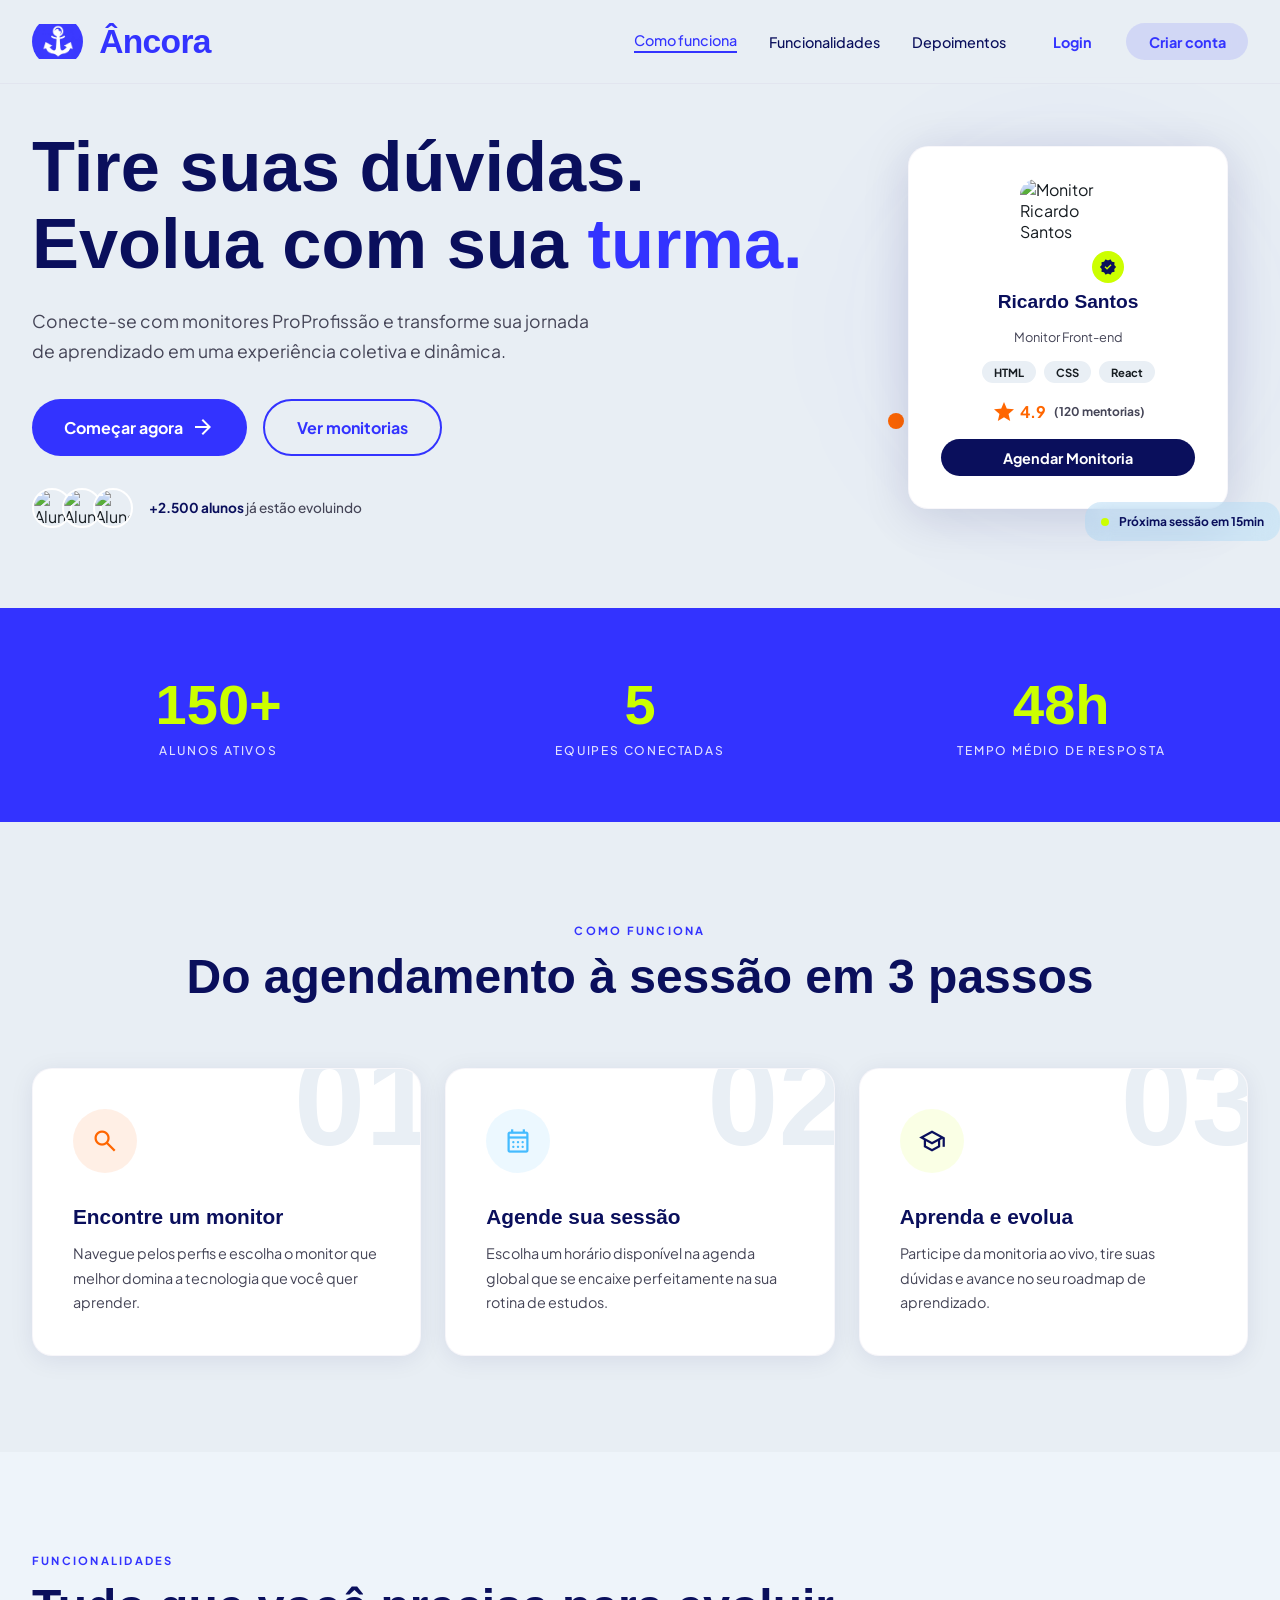
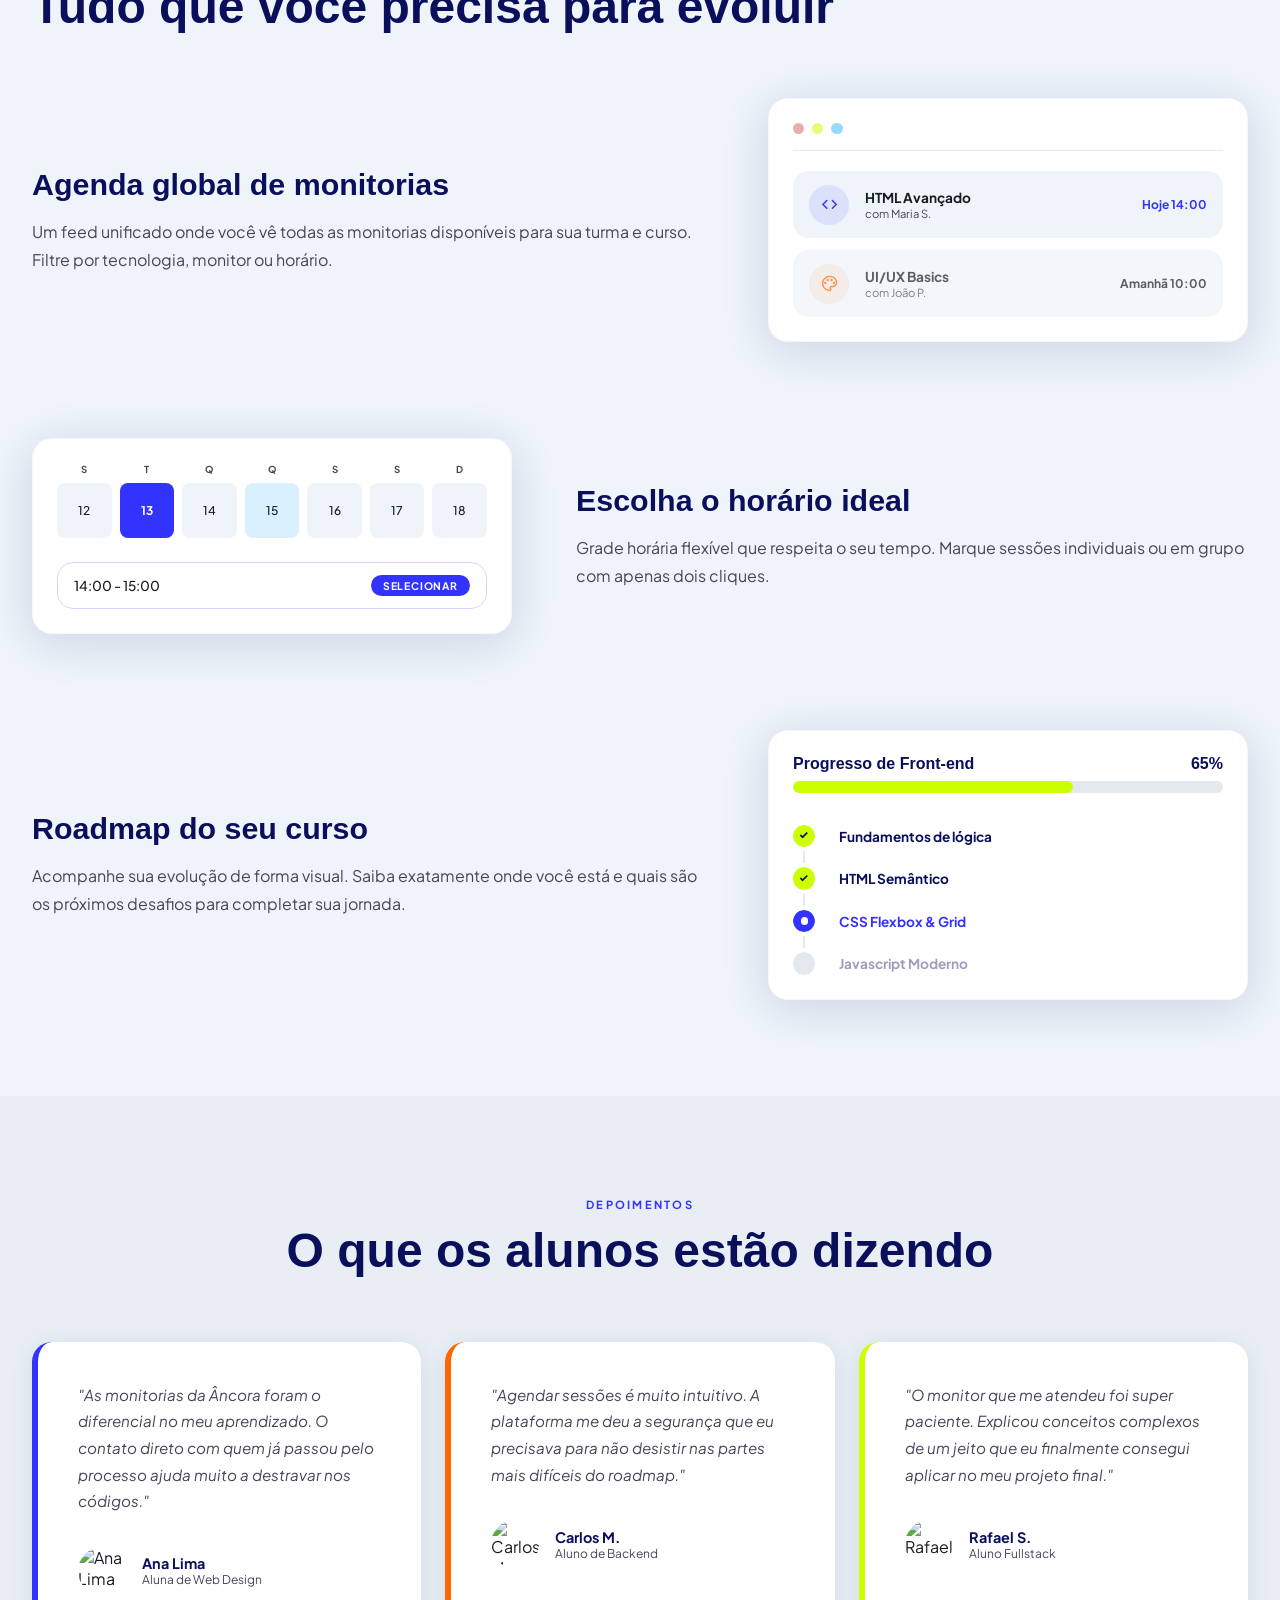
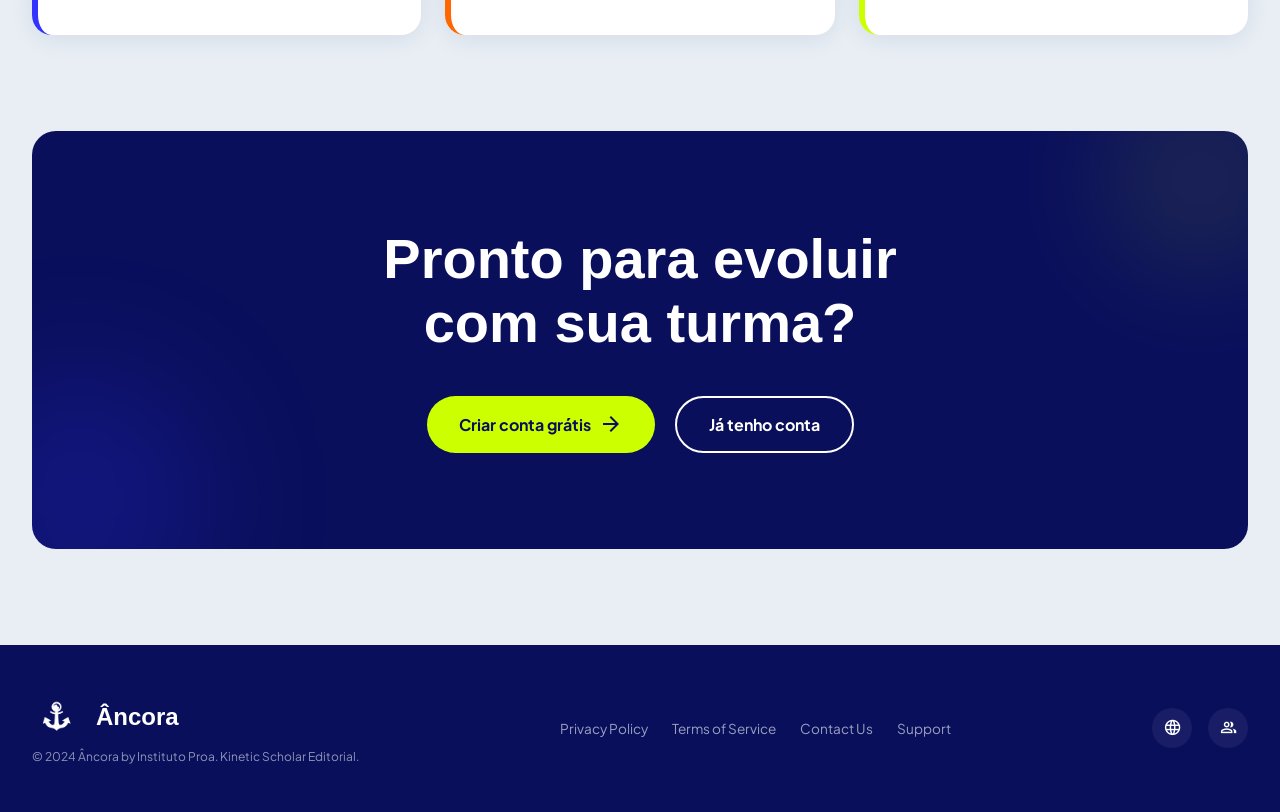
==== commit cc9a5da4: "Landing page fav-icons finalizado" ====
--- a/frontend/index.html
+++ b/frontend/index.html
@@ -1,359 +1,498 @@
-<!DOCTYPE html>
+<!doctype html>
 <html lang="pt-BR">
-<head>
-  <meta charset="utf-8"/>
-  <meta name="viewport" content="width=device-width, initial-scale=1.0"/>
-  <title>Âncora | Evolua com sua turma</title>
-  <script src="./assets/js/pages/index.js"></script>
-  <link rel="stylesheet" href="./assets/css/pages/index.css"/>
-  <link href="https://fonts.googleapis.com/css2?family=Plus+Jakarta+Sans:wght@400;500;600;700&display=swap" rel="stylesheet"/>
-  <link href="https://api.fontshare.com/v2/css?f[]=clash-grotesk@400,500,600,700&display=swap" rel="stylesheet"/>
-  <link href="https://fonts.googleapis.com/css2?family=Material+Symbols+Outlined:opsz,wght,FILL,GRAD@20..48,100..700,0..1,-50..200&display=swap" rel="stylesheet"/>
-</head>
-<body>
-
-  <!-- ===== NAV ===== -->
-  <nav class="navbar" id="navbar">
-    <div class="navbar__inner">
-      <span class="navbar__logo">
-        <picture>
-          <source srcset="./assets/images/logo/ancora-logo.svg" type="image/svg+xml" />
-          <img src="./assets/images/logo/ancora_logo-sem-fundo.png" alt="Âncora" class="brand-logo brand-logo--nav" />
-        </picture>
-      </span>
-
-      <button class="navbar__burger" id="burgerBtn" aria-label="Abrir menu">
-        <span></span><span></span><span></span>
-      </button>
-
-      <div class="navbar__links" id="navLinks">
-        <a href="#how" class="navbar__link navbar__link--active">Como funciona</a>
-        <a href="#features" class="navbar__link">Funcionalidades</a>
-        <a href="#testimonials" class="navbar__link">Depoimentos</a>
+  <head>
+    <meta charset="utf-8" />
+    <meta name="viewport" content="width=device-width, initial-scale=1.0" />
+    <title>Âncora | Evolua com sua turma</title>
+    <script src="./assets/js/pages/index.js"></script>
+    <link rel="stylesheet" href="./assets/css/pages/index.css" />
+    <link
+      href="https://fonts.googleapis.com/css2?family=Plus+Jakarta+Sans:wght@400;500;600;700&display=swap"
+      rel="stylesheet"
+    />
+    <link
+      href="https://api.fontshare.com/v2/css?f[]=clash-grotesk@400,500,600,700&display=swap"
+      rel="stylesheet"
+    />
+    <link
+      href="https://fonts.googleapis.com/css2?family=Material+Symbols+Outlined:opsz,wght,FILL,GRAD@20..48,100..700,0..1,-50..200&display=swap"
+      rel="stylesheet"
+    />
+
+    <!-- Fivecon -->
+    <link
+      rel="shortcut icon"
+      href="assets/images/logo/ancora_logo-sem-fundo.png"
+      type="image/x-icon"
+    />
+  </head>
+  <body>
+    <!-- ===== NAV ===== -->
+    <nav class="navbar" id="navbar">
+      <div class="navbar__inner">
+        <span class="navbar__logo">
+          <picture>
+            <source
+              srcset="./assets/images/logo/ancora logo.png"
+              type="image/svg+xml"
+            />
+            <img
+              src="./assets/images/logo/ancora logo.png"
+              alt="Âncora"
+              class="brand-logo brand-logo--nav"
+            />
+          </picture>
+          <h2>Âncora</h2>
+        </span>
+
+        <button class="navbar__burger" id="burgerBtn" aria-label="Abrir menu">
+          <span></span><span></span><span></span>
+        </button>
+
+        <div class="navbar__links" id="navLinks">
+          <a href="#how" class="navbar__link navbar__link--active"
+            >Como funciona</a
+          >
+          <a href="#features" class="navbar__link">Funcionalidades</a>
+          <a href="#testimonials" class="navbar__link">Depoimentos</a>
+        </div>
+        <div class="navbar__actions">
+          <button
+            class="btn btn--ghost"
+            onclick="window.location.href = './pages/login.html'"
+          >
+            Login
+          </button>
+          <button
+            class="btn btn--pill"
+            onclick="window.location.href = './pages/cadastro.html'"
+          >
+            Criar conta
+          </button>
+        </div>
       </div>
-      <div class="navbar__actions">
-        <button class="btn btn--ghost" onclick="window.location.href='./pages/login.html'">Login</button>
-        <button class="btn btn--pill" onclick="window.location.href='./pages/cadastro.html'">Criar conta</button>
+    </nav>
+
+    <main>
+      <!-- ===== HERO ===== -->
+      <section class="hero" id="hero">
+        <div class="hero__content">
+          <h1 class="hero__title">
+            Tire suas dúvidas.<br />
+            Evolua com sua <span class="text-primary">turma.</span>
+          </h1>
+          <p class="hero__subtitle">
+            Conecte-se com monitores ProProfissão e transforme sua jornada de
+            aprendizado em uma experiência coletiva e dinâmica.
+          </p>
+          <div class="hero__actions">
+            <button
+              class="btn btn--primary btn--large"
+              onclick="window.location.href = './pages/cadastro.html'"
+            >
+              Começar agora
+              <span class="material-symbols-outlined">arrow_forward</span>
+            </button>
+            <button
+              class="btn btn--outline btn--large"
+              onclick="window.location.href = './pages/login.html'"
+            >
+              Ver monitorias
+            </button>
+          </div>
+          <div class="social-proof">
+            <div class="avatar-stack">
+              <img
+                src="https://lh3.googleusercontent.com/aida-public/[base64]"
+                alt="Aluna 1"
+              />
+              <img
+                src="https://lh3.googleusercontent.com/aida-public/[base64]"
+                alt="Aluno 2"
+              />
+              <img
+                src="https://lh3.googleusercontent.com/aida-public/[base64]"
+                alt="Aluno 3"
+              />
+            </div>
+            <p class="social-proof__text">
+              <strong>+2.500 alunos</strong> já estão evoluindo
+            </p>
+          </div>
+        </div>
+
+        <div class="hero__visual">
+          <div class="hero__glow"></div>
+          <div class="dot dot--lime" style="top: 2.5rem; right: 2.5rem"></div>
+          <div class="dot dot--orange" style="bottom: 5rem; left: 0"></div>
+
+          <div class="monitor-card">
+            <div class="monitor-card__avatar-wrap">
+              <img
+                src="https://lh3.googleusercontent.com/aida-public/[base64]"
+                alt="Monitor Ricardo Santos"
+                class="monitor-card__avatar"
+              />
+              <div class="monitor-card__badge">
+                <span
+                  class="material-symbols-outlined"
+                  style="
+                    font-variation-settings: &quot;FILL&quot; 1;
+                    font-size: 18px;
+                  "
+                  >verified</span
+                >
+              </div>
+            </div>
+            <h3 class="monitor-card__name">Ricardo Santos</h3>
+            <p class="monitor-card__role">Monitor Front-end</p>
+            <div class="monitor-card__tags">
+              <span class="tag">HTML</span>
+              <span class="tag">CSS</span>
+              <span class="tag">React</span>
+            </div>
+            <div class="monitor-card__rating">
+              <span
+                class="material-symbols-outlined"
+                style="font-variation-settings: &quot;FILL&quot; 1"
+                >star</span
+              >
+              <strong>4.9</strong>
+              <span class="rating__count">(120 mentorias)</span>
+            </div>
+            <button class="btn btn--dark btn--full">Agendar Monitoria</button>
+          </div>
+
+          <div class="session-badge">
+            <div class="session-badge__dot"></div>
+            <p>Próxima sessão em 15min</p>
+          </div>
+        </div>
+      </section>
+
+      <!-- ===== STATS ===== -->
+      <section class="stats">
+        <div class="stats__inner">
+          <div class="stat">
+            <h2 class="stat__value">150+</h2>
+            <p class="stat__label">Alunos ativos</p>
+          </div>
+          <div class="stat">
+            <h2 class="stat__value">5</h2>
+            <p class="stat__label">Equipes conectadas</p>
+          </div>
+          <div class="stat">
+            <h2 class="stat__value">48h</h2>
+            <p class="stat__label">Tempo médio de resposta</p>
+          </div>
+        </div>
+      </section>
+
+      <!-- ===== HOW IT WORKS ===== -->
+      <section class="how" id="how">
+        <div class="section-header section-header--center">
+          <span class="section-eyebrow">Como funciona</span>
+          <h2 class="section-title">Do agendamento à sessão em 3 passos</h2>
+        </div>
+        <div class="steps">
+          <div class="step-card">
+            <span class="step-card__number">01</span>
+            <div class="step-card__icon step-card__icon--orange">
+              <span class="material-symbols-outlined">search</span>
+            </div>
+            <h3 class="step-card__title">Encontre um monitor</h3>
+            <p class="step-card__desc">
+              Navegue pelos perfis e escolha o monitor que melhor domina a
+              tecnologia que você quer aprender.
+            </p>
+          </div>
+          <div class="step-card">
+            <span class="step-card__number">02</span>
+            <div class="step-card__icon step-card__icon--cyan">
+              <span class="material-symbols-outlined">calendar_month</span>
+            </div>
+            <h3 class="step-card__title">Agende sua sessão</h3>
+            <p class="step-card__desc">
+              Escolha um horário disponível na agenda global que se encaixe
+              perfeitamente na sua rotina de estudos.
+            </p>
+          </div>
+          <div class="step-card">
+            <span class="step-card__number">03</span>
+            <div class="step-card__icon step-card__icon--lime">
+              <span class="material-symbols-outlined">school</span>
+            </div>
+            <h3 class="step-card__title">Aprenda e evolua</h3>
+            <p class="step-card__desc">
+              Participe da monitoria ao vivo, tire suas dúvidas e avance no seu
+              roadmap de aprendizado.
+            </p>
+          </div>
+        </div>
+      </section>
+
+      <!-- ===== FEATURES ===== -->
+      <section class="features" id="features">
+        <div class="features__inner">
+          <div class="section-header">
+            <span class="section-eyebrow">Funcionalidades</span>
+            <h2 class="section-title">Tudo que você precisa para evoluir</h2>
+          </div>
+
+          <!-- Feature 1 -->
+          <div class="feature-row">
+            <div class="feature-row__text">
+              <h3 class="feature-row__title">Agenda global de monitorias</h3>
+              <p class="feature-row__desc">
+                Um feed unificado onde você vê todas as monitorias disponíveis
+                para sua turma e curso. Filtre por tecnologia, monitor ou
+                horário.
+              </p>
+            </div>
+            <div class="feature-row__card">
+              <div class="window-bar">
+                <div class="window-bar__dot dot-red"></div>
+                <div class="window-bar__dot dot-lime"></div>
+                <div class="window-bar__dot dot-cyan"></div>
+              </div>
+              <div class="agenda-item">
+                <div class="agenda-item__icon agenda-item__icon--primary">
+                  <span class="material-symbols-outlined">code</span>
+                </div>
+                <div>
+                  <p class="agenda-item__name">HTML Avançado</p>
+                  <p class="agenda-item__sub">com Maria S.</p>
+                </div>
+                <span class="agenda-item__time">Hoje 14:00</span>
+              </div>
+              <div class="agenda-item agenda-item--muted">
+                <div class="agenda-item__icon agenda-item__icon--orange">
+                  <span class="material-symbols-outlined">palette</span>
+                </div>
+                <div>
+                  <p class="agenda-item__name">UI/UX Basics</p>
+                  <p class="agenda-item__sub">com João P.</p>
+                </div>
+                <span class="agenda-item__time agenda-item__time--muted"
+                  >Amanhã 10:00</span
+                >
+              </div>
+            </div>
+          </div>
+
+          <!-- Feature 2 -->
+          <div class="feature-row feature-row--reverse">
+            <div class="feature-row__text">
+              <h3 class="feature-row__title">Escolha o horário ideal</h3>
+              <p class="feature-row__desc">
+                Grade horária flexível que respeita o seu tempo. Marque sessões
+                individuais ou em grupo com apenas dois cliques.
+              </p>
+            </div>
+            <div class="feature-row__card">
+              <div class="calendar">
+                <div class="calendar__header">
+                  <span>S</span><span>T</span><span>Q</span><span>Q</span
+                  ><span>S</span><span>S</span><span>D</span>
+                </div>
+                <div class="calendar__grid">
+                  <div class="cal-day">12</div>
+                  <div class="cal-day cal-day--active">13</div>
+                  <div class="cal-day">14</div>
+                  <div class="cal-day cal-day--highlight">15</div>
+                  <div class="cal-day">16</div>
+                  <div class="cal-day">17</div>
+                  <div class="cal-day">18</div>
+                </div>
+                <div class="calendar__slot">
+                  <span>14:00 - 15:00</span>
+                  <button class="btn btn--primary btn--xs">Selecionar</button>
+                </div>
+              </div>
+            </div>
+          </div>
+
+          <!-- Feature 3 -->
+          <div class="feature-row">
+            <div class="feature-row__text">
+              <h3 class="feature-row__title">Roadmap do seu curso</h3>
+              <p class="feature-row__desc">
+                Acompanhe sua evolução de forma visual. Saiba exatamente onde
+                você está e quais são os próximos desafios para completar sua
+                jornada.
+              </p>
+            </div>
+            <div class="feature-row__card">
+              <div class="roadmap">
+                <div class="roadmap__header">
+                  <p class="roadmap__label">Progresso de Front-end</p>
+                  <span class="roadmap__pct">65%</span>
+                </div>
+                <div class="progress-bar">
+                  <div class="progress-bar__fill" style="width: 65%"></div>
+                </div>
+                <div class="roadmap__steps">
+                  <div class="rs rs--done">
+                    <div class="rs__dot rs__dot--done">
+                      <span class="material-symbols-outlined">check</span>
+                    </div>
+                    <p>Fundamentos de lógica</p>
+                  </div>
+                  <div class="rs rs--done">
+                    <div class="rs__dot rs__dot--done">
+                      <span class="material-symbols-outlined">check</span>
+                    </div>
+                    <p>HTML Semântico</p>
+                  </div>
+                  <div class="rs rs--current">
+                    <div class="rs__dot rs__dot--current">
+                      <div class="rs__dot-inner"></div>
+                    </div>
+                    <p class="rs__label--current">CSS Flexbox &amp; Grid</p>
+                  </div>
+                  <div class="rs rs--locked">
+                    <div class="rs__dot rs__dot--locked"></div>
+                    <p>Javascript Moderno</p>
+                  </div>
+                </div>
+              </div>
+            </div>
+          </div>
+        </div>
+      </section>
+
+      <!-- ===== TESTIMONIALS ===== -->
+      <section class="testimonials" id="testimonials">
+        <div class="section-header section-header--center">
+          <span class="section-eyebrow">Depoimentos</span>
+          <h2 class="section-title">O que os alunos estão dizendo</h2>
+        </div>
+        <div class="testimonials__grid">
+          <div class="testimonial-card testimonial-card--primary">
+            <p class="testimonial-card__quote">
+              "As monitorias da Âncora foram o diferencial no meu aprendizado. O
+              contato direto com quem já passou pelo processo ajuda muito a
+              destravar nos códigos."
+            </p>
+            <div class="testimonial-card__author">
+              <img
+                src="https://lh3.googleusercontent.com/aida-public/[base64]"
+                alt="Ana Lima"
+              />
+              <div>
+                <p class="author__name">Ana Lima</p>
+                <p class="author__role">Aluna de Web Design</p>
+              </div>
+            </div>
+          </div>
+          <div class="testimonial-card testimonial-card--orange">
+            <p class="testimonial-card__quote">
+              "Agendar sessões é muito intuitivo. A plataforma me deu a
+              segurança que eu precisava para não desistir nas partes mais
+              difíceis do roadmap."
+            </p>
+            <div class="testimonial-card__author">
+              <img
+                src="https://lh3.googleusercontent.com/aida-public/[base64]"
+                alt="Carlos M."
+              />
+              <div>
+                <p class="author__name">Carlos M.</p>
+                <p class="author__role">Aluno de Backend</p>
+              </div>
+            </div>
+          </div>
+          <div class="testimonial-card testimonial-card--lime">
+            <p class="testimonial-card__quote">
+              "O monitor que me atendeu foi super paciente. Explicou conceitos
+              complexos de um jeito que eu finalmente consegui aplicar no meu
+              projeto final."
+            </p>
+            <div class="testimonial-card__author">
+              <img
+                src="https://lh3.googleusercontent.com/aida-public/[base64]"
+                alt="Rafael S."
+              />
+              <div>
+                <p class="author__name">Rafael S.</p>
+                <p class="author__role">Aluno Fullstack</p>
+              </div>
+            </div>
+          </div>
+        </div>
+      </section>
+
+      <!-- ===== CTA ===== -->
+      <section class="cta-section">
+        <div class="cta-card">
+          <div class="cta-card__glow cta-card__glow--top"></div>
+          <div class="cta-card__glow cta-card__glow--bottom"></div>
+          <div class="cta-card__content">
+            <h2 class="cta-card__title">Pronto para evoluir com sua turma?</h2>
+            <div class="cta-card__actions">
+              <button class="btn btn--lime btn--large">
+                Criar conta grátis
+                <span class="material-symbols-outlined">arrow_forward</span>
+              </button>
+              <button class="btn btn--outline-white btn--large">
+                Já tenho conta
+              </button>
+            </div>
+          </div>
+        </div>
+      </section>
+    </main>
+
+    <!-- ===== FOOTER ===== -->
+    <footer class="footer">
+      <div class="footer__inner">
+        <div class="footer__brand">
+          <span class="footer__logo">
+            <picture>
+              <source
+                srcset="./assets/images/logo/ancora logo.png"
+                type="image/svg+xml"
+              />
+              <img
+                src="./assets/images/logo/ancora_logo-sem-fundo.png"
+                alt="Âncora"
+                class="brand-logo brand-logo--footer"
+              />
+            </picture>
+            <h2>Âncora</h2>
+          </span>
+
+          <p class="footer__copy">
+            © 2024 Âncora by Instituto Proa. Kinetic Scholar Editorial.
+          </p>
+        </div>
+        <nav class="footer__links">
+          <a href="#">Privacy Policy</a>
+          <a href="#">Terms of Service</a>
+          <a href="#">Contact Us</a>
+          <a href="#">Support</a>
+        </nav>
+        <div class="footer__social">
+          <a href="#" class="social-icon" aria-label="Site">
+            <span class="material-symbols-outlined">language</span>
+          </a>
+          <a href="#" class="social-icon" aria-label="Comunidade">
+            <span class="material-symbols-outlined">group</span>
+          </a>
+        </div>
+      </div>
+    </footer>
+
+    <!-- VLibras -->
+    <div vw class="enabled">
+      <div vw-access-button class="active"></div>
+      <div vw-plugin-wrapper>
+        <div class="vw-plugin-top-wrapper"></div>
       </div>
     </div>
-  </nav>
-
-  <main>
-
-    <!-- ===== HERO ===== -->
-    <section class="hero" id="hero">
-      <div class="hero__content">
-        <h1 class="hero__title">
-          Tire suas dúvidas.<br/>
-          Evolua com sua <span class="text-primary">turma.</span>
-        </h1>
-        <p class="hero__subtitle">
-          Conecte-se com monitores ProProfissão e transforme sua jornada de aprendizado
-          em uma experiência coletiva e dinâmica.
-        </p>
-        <div class="hero__actions">
-          <button class="btn btn--primary btn--large" onclick="window.location.href='./pages/cadastro.html'">
-            Começar agora
-            <span class="material-symbols-outlined">arrow_forward</span>
-          </button>
-          <button class="btn btn--outline btn--large" onclick="window.location.href='./pages/login.html'">Ver monitorias</button>
-        </div>
-        <div class="social-proof">
-          <div class="avatar-stack">
-            <img src="https://lh3.googleusercontent.com/aida-public/[base64]" alt="Aluna 1"/>
-            <img src="https://lh3.googleusercontent.com/aida-public/[base64]" alt="Aluno 2"/>
-            <img src="https://lh3.googleusercontent.com/aida-public/[base64]" alt="Aluno 3"/>
-          </div>
-          <p class="social-proof__text">
-            <strong>+2.500 alunos</strong> já estão evoluindo
-          </p>
-        </div>
-      </div>
-
-      <div class="hero__visual">
-        <div class="hero__glow"></div>
-        <div class="dot dot--lime" style="top:2.5rem;right:2.5rem;"></div>
-        <div class="dot dot--orange" style="bottom:5rem;left:0;"></div>
-
-        <div class="monitor-card">
-          <div class="monitor-card__avatar-wrap">
-            <img src="https://lh3.googleusercontent.com/aida-public/[base64]" alt="Monitor Ricardo Santos" class="monitor-card__avatar"/>
-            <div class="monitor-card__badge">
-              <span class="material-symbols-outlined" style="font-variation-settings:'FILL' 1;font-size:18px;">verified</span>
-            </div>
-          </div>
-          <h3 class="monitor-card__name">Ricardo Santos</h3>
-          <p class="monitor-card__role">Monitor Front-end</p>
-          <div class="monitor-card__tags">
-            <span class="tag">HTML</span>
-            <span class="tag">CSS</span>
-            <span class="tag">React</span>
-          </div>
-          <div class="monitor-card__rating">
-            <span class="material-symbols-outlined" style="font-variation-settings:'FILL' 1;">star</span>
-            <strong>4.9</strong>
-            <span class="rating__count">(120 mentorias)</span>
-          </div>
-          <button class="btn btn--dark btn--full">Agendar Monitoria</button>
-        </div>
-
-        <div class="session-badge">
-          <div class="session-badge__dot"></div>
-          <p>Próxima sessão em 15min</p>
-        </div>
-      </div>
-    </section>
-
-    <!-- ===== STATS ===== -->
-    <section class="stats">
-      <div class="stats__inner">
-        <div class="stat">
-          <h2 class="stat__value">150+</h2>
-          <p class="stat__label">Alunos ativos</p>
-        </div>
-        <div class="stat">
-          <h2 class="stat__value">5</h2>
-          <p class="stat__label">Equipes conectadas</p>
-        </div>
-        <div class="stat">
-          <h2 class="stat__value">48h</h2>
-          <p class="stat__label">Tempo médio de resposta</p>
-        </div>
-      </div>
-    </section>
-
-    <!-- ===== HOW IT WORKS ===== -->
-    <section class="how" id="how">
-      <div class="section-header section-header--center">
-        <span class="section-eyebrow">Como funciona</span>
-        <h2 class="section-title">Do agendamento à sessão em 3 passos</h2>
-      </div>
-      <div class="steps">
-        <div class="step-card">
-          <span class="step-card__number">01</span>
-          <div class="step-card__icon step-card__icon--orange">
-            <span class="material-symbols-outlined">search</span>
-          </div>
-          <h3 class="step-card__title">Encontre um monitor</h3>
-          <p class="step-card__desc">Navegue pelos perfis e escolha o monitor que melhor domina a tecnologia que você quer aprender.</p>
-        </div>
-        <div class="step-card">
-          <span class="step-card__number">02</span>
-          <div class="step-card__icon step-card__icon--cyan">
-            <span class="material-symbols-outlined">calendar_month</span>
-          </div>
-          <h3 class="step-card__title">Agende sua sessão</h3>
-          <p class="step-card__desc">Escolha um horário disponível na agenda global que se encaixe perfeitamente na sua rotina de estudos.</p>
-        </div>
-        <div class="step-card">
-          <span class="step-card__number">03</span>
-          <div class="step-card__icon step-card__icon--lime">
-            <span class="material-symbols-outlined">school</span>
-          </div>
-          <h3 class="step-card__title">Aprenda e evolua</h3>
-          <p class="step-card__desc">Participe da monitoria ao vivo, tire suas dúvidas e avance no seu roadmap de aprendizado.</p>
-        </div>
-      </div>
-    </section>
-
-    <!-- ===== FEATURES ===== -->
-    <section class="features" id="features">
-      <div class="features__inner">
-        <div class="section-header">
-          <span class="section-eyebrow">Funcionalidades</span>
-          <h2 class="section-title">Tudo que você precisa para evoluir</h2>
-        </div>
-
-        <!-- Feature 1 -->
-        <div class="feature-row">
-          <div class="feature-row__text">
-            <h3 class="feature-row__title">Agenda global de monitorias</h3>
-            <p class="feature-row__desc">Um feed unificado onde você vê todas as monitorias disponíveis para sua turma e curso. Filtre por tecnologia, monitor ou horário.</p>
-          </div>
-          <div class="feature-row__card">
-            <div class="window-bar">
-              <div class="window-bar__dot dot-red"></div>
-              <div class="window-bar__dot dot-lime"></div>
-              <div class="window-bar__dot dot-cyan"></div>
-            </div>
-            <div class="agenda-item">
-              <div class="agenda-item__icon agenda-item__icon--primary">
-                <span class="material-symbols-outlined">code</span>
-              </div>
-              <div>
-                <p class="agenda-item__name">HTML Avançado</p>
-                <p class="agenda-item__sub">com Maria S.</p>
-              </div>
-              <span class="agenda-item__time">Hoje 14:00</span>
-            </div>
-            <div class="agenda-item agenda-item--muted">
-              <div class="agenda-item__icon agenda-item__icon--orange">
-                <span class="material-symbols-outlined">palette</span>
-              </div>
-              <div>
-                <p class="agenda-item__name">UI/UX Basics</p>
-                <p class="agenda-item__sub">com João P.</p>
-              </div>
-              <span class="agenda-item__time agenda-item__time--muted">Amanhã 10:00</span>
-            </div>
-          </div>
-        </div>
-
-        <!-- Feature 2 -->
-        <div class="feature-row feature-row--reverse">
-          <div class="feature-row__text">
-            <h3 class="feature-row__title">Escolha o horário ideal</h3>
-            <p class="feature-row__desc">Grade horária flexível que respeita o seu tempo. Marque sessões individuais ou em grupo com apenas dois cliques.</p>
-          </div>
-          <div class="feature-row__card">
-            <div class="calendar">
-              <div class="calendar__header">
-                <span>S</span><span>T</span><span>Q</span><span>Q</span><span>S</span><span>S</span><span>D</span>
-              </div>
-              <div class="calendar__grid">
-                <div class="cal-day">12</div>
-                <div class="cal-day cal-day--active">13</div>
-                <div class="cal-day">14</div>
-                <div class="cal-day cal-day--highlight">15</div>
-                <div class="cal-day">16</div>
-                <div class="cal-day">17</div>
-                <div class="cal-day">18</div>
-              </div>
-              <div class="calendar__slot">
-                <span>14:00 - 15:00</span>
-                <button class="btn btn--primary btn--xs">Selecionar</button>
-              </div>
-            </div>
-          </div>
-        </div>
-
-        <!-- Feature 3 -->
-        <div class="feature-row">
-          <div class="feature-row__text">
-            <h3 class="feature-row__title">Roadmap do seu curso</h3>
-            <p class="feature-row__desc">Acompanhe sua evolução de forma visual. Saiba exatamente onde você está e quais são os próximos desafios para completar sua jornada.</p>
-          </div>
-          <div class="feature-row__card">
-            <div class="roadmap">
-              <div class="roadmap__header">
-                <p class="roadmap__label">Progresso de Front-end</p>
-                <span class="roadmap__pct">65%</span>
-              </div>
-              <div class="progress-bar">
-                <div class="progress-bar__fill" style="width:65%"></div>
-              </div>
-              <div class="roadmap__steps">
-                <div class="rs rs--done">
-                  <div class="rs__dot rs__dot--done"><span class="material-symbols-outlined">check</span></div>
-                  <p>Fundamentos de lógica</p>
-                </div>
-                <div class="rs rs--done">
-                  <div class="rs__dot rs__dot--done"><span class="material-symbols-outlined">check</span></div>
-                  <p>HTML Semântico</p>
-                </div>
-                <div class="rs rs--current">
-                  <div class="rs__dot rs__dot--current"><div class="rs__dot-inner"></div></div>
-                  <p class="rs__label--current">CSS Flexbox &amp; Grid</p>
-                </div>
-                <div class="rs rs--locked">
-                  <div class="rs__dot rs__dot--locked"></div>
-                  <p>Javascript Moderno</p>
-                </div>
-              </div>
-            </div>
-          </div>
-        </div>
-
-      </div>
-    </section>
-
-    <!-- ===== TESTIMONIALS ===== -->
-    <section class="testimonials" id="testimonials">
-      <div class="section-header section-header--center">
-        <span class="section-eyebrow">Depoimentos</span>
-        <h2 class="section-title">O que os alunos estão dizendo</h2>
-      </div>
-      <div class="testimonials__grid">
-        <div class="testimonial-card testimonial-card--primary">
-          <p class="testimonial-card__quote">"As monitorias da Âncora foram o diferencial no meu aprendizado. O contato direto com quem já passou pelo processo ajuda muito a destravar nos códigos."</p>
-          <div class="testimonial-card__author">
-            <img src="https://lh3.googleusercontent.com/aida-public/[base64]" alt="Ana Lima"/>
-            <div>
-              <p class="author__name">Ana Lima</p>
-              <p class="author__role">Aluna de Web Design</p>
-            </div>
-          </div>
-        </div>
-        <div class="testimonial-card testimonial-card--orange">
-          <p class="testimonial-card__quote">"Agendar sessões é muito intuitivo. A plataforma me deu a segurança que eu precisava para não desistir nas partes mais difíceis do roadmap."</p>
-          <div class="testimonial-card__author">
-            <img src="https://lh3.googleusercontent.com/aida-public/[base64]" alt="Carlos M."/>
-            <div>
-              <p class="author__name">Carlos M.</p>
-              <p class="author__role">Aluno de Backend</p>
-            </div>
-          </div>
-        </div>
-        <div class="testimonial-card testimonial-card--lime">
-          <p class="testimonial-card__quote">"O monitor que me atendeu foi super paciente. Explicou conceitos complexos de um jeito que eu finalmente consegui aplicar no meu projeto final."</p>
-          <div class="testimonial-card__author">
-            <img src="https://lh3.googleusercontent.com/aida-public/[base64]" alt="Rafael S."/>
-            <div>
-              <p class="author__name">Rafael S.</p>
-              <p class="author__role">Aluno Fullstack</p>
-            </div>
-          </div>
-        </div>
-      </div>
-    </section>
-
-    <!-- ===== CTA ===== -->
-    <section class="cta-section">
-      <div class="cta-card">
-        <div class="cta-card__glow cta-card__glow--top"></div>
-        <div class="cta-card__glow cta-card__glow--bottom"></div>
-        <div class="cta-card__content">
-          <h2 class="cta-card__title">Pronto para evoluir com sua turma?</h2>
-          <div class="cta-card__actions">
-            <button class="btn btn--lime btn--large">
-              Criar conta grátis
-              <span class="material-symbols-outlined">arrow_forward</span>
-            </button>
-            <button class="btn btn--outline-white btn--large">Já tenho conta</button>
-          </div>
-        </div>
-      </div>
-    </section>
-
-  </main>
-
-  <!-- ===== FOOTER ===== -->
-  <footer class="footer">
-    <div class="footer__inner">
-      <div class="footer__brand">
-        <span class="footer__logo">
-          <picture>
-            <source srcset="./assets/images/logo/ancora-logo.svg" type="image/svg+xml" />
-            <img src="./assets/images/logo/ancora_logo-sem-fundo.png" alt="Âncora" class="brand-logo brand-logo--footer" />
-          </picture>
-        </span>
-        <p class="footer__copy">© 2024 Âncora by Instituto Proa. Kinetic Scholar Editorial.</p>
-      </div>
-      <nav class="footer__links">
-        <a href="#">Privacy Policy</a>
-        <a href="#">Terms of Service</a>
-        <a href="#">Contact Us</a>
-        <a href="#">Support</a>
-      </nav>
-      <div class="footer__social">
-        <a href="#" class="social-icon" aria-label="Site">
-          <span class="material-symbols-outlined">language</span>
-        </a>
-        <a href="#" class="social-icon" aria-label="Comunidade">
-          <span class="material-symbols-outlined">group</span>
-        </a>
-      </div>
-    </div>
-  </footer>
-</body>
+    <script src="https://vlibras.gov.br/app/vlibras-plugin.js"></script>
+    <script>
+      new window.VLibras.Widget("https://vlibras.gov.br/app");
+    </script>
+  </body>
 </html>
--- a/frontend/assets/css/pages/index.css
+++ b/frontend/assets/css/pages/index.css
@@ -4,40 +4,48 @@
 
 /* ── Variables ─────────────────────────────────────────── */
 :root {
-  --navy:        #0A0F5C;
-  --primary:     #3333FF;
-  --primary-dim: #1300E1;
-  --lime:        #CCFF00;
-  --orange:      #FF6600;
-  --cyan:        #44BBFF;
-  --white:       #FFFFFF;
-  --bg:          #E8EEF4;
-  --surface:     #F5FAFF;
-  --surface-low: #EEF4FA;
-  --surface-mid: #E9EFF5;
-  --surface-high: #E3E9EF;
-  --outline:     #C6C4DA;
-  --on-surface:  #161C21;
-  --on-muted:    #454557;
-
-  --radius-sm:   .5rem;
-  --radius:      1rem;
-  --radius-lg:   1.25rem;
+  --navy: #0a0f5c;
+  --primary: #3333ff;
+  --primary-dim: #1300e1;
+  --lime: #ccff00;
+  --orange: #ff6600;
+  --cyan: #44bbff;
+  --white: #ffffff;
+  --bg: #e8eef4;
+  --surface: #f5faff;
+  --surface-low: #eef4fa;
+  --surface-mid: #e9eff5;
+  --surface-high: #e3e9ef;
+  --outline: #c6c4da;
+  --on-surface: #161c21;
+  --on-muted: #454557;
+
+  --radius-sm: 0.5rem;
+  --radius: 1rem;
+  --radius-lg: 1.25rem;
   --radius-pill: 9999px;
 
-  --shadow-card: 0 4px 24px rgba(10,15,92,.08);
-  --shadow-xl:   0 8px 48px rgba(10,15,92,.14);
-
-  --font-head:   'Clash Grotesk', sans-serif;
-  --font-body:   'Plus Jakarta Sans', sans-serif;
-
-  --max-w:       1280px;
-  --px:          2rem;
+  --shadow-card: 0 4px 24px rgba(10, 15, 92, 0.08);
+  --shadow-xl: 0 8px 48px rgba(10, 15, 92, 0.14);
+
+  --font-head: "Clash Grotesk", sans-serif;
+  --font-body: "Plus Jakarta Sans", sans-serif;
+
+  --max-w: 1280px;
+  --px: 2rem;
 }
 
 /* ── Reset ──────────────────────────────────────────────── */
-*, *::before, *::after { box-sizing: border-box; margin: 0; padding: 0; }
-html { scroll-behavior: smooth; }
+*,
+*::before,
+*::after {
+  box-sizing: border-box;
+  margin: 0;
+  padding: 0;
+}
+html {
+  scroll-behavior: smooth;
+}
 body {
   font-family: var(--font-body);
   background: var(--bg);
@@ -45,22 +53,35 @@
   -webkit-font-smoothing: antialiased;
   overflow-x: hidden;
 }
-img { display: block; max-width: 100%; }
-a { text-decoration: none; color: inherit; }
-
-h1,h2,h3,.font-head { font-family: var(--font-head); }
+img {
+  display: block;
+  max-width: 100%;
+}
+a {
+  text-decoration: none;
+  color: inherit;
+}
+
+h1,
+h2,
+h3,
+.font-head {
+  font-family: var(--font-head);
+}
 
 /* ── Utilities ──────────────────────────────────────────── */
-.text-primary { color: var(--primary); }
+.text-primary {
+  color: var(--primary);
+}
 
 .section-eyebrow {
   display: inline-block;
   font-weight: 700;
-  font-size: .7rem;
-  letter-spacing: .2em;
+  font-size: 0.7rem;
+  letter-spacing: 0.2em;
   text-transform: uppercase;
   color: var(--primary);
-  margin-bottom: .75rem;
+  margin-bottom: 0.75rem;
 }
 
 .section-title {
@@ -71,48 +92,103 @@
   line-height: 1.15;
 }
 
-.section-header { margin-bottom: 4rem; }
-.section-header--center { text-align: center; }
+.section-header {
+  margin-bottom: 4rem;
+}
+.section-header--center {
+  text-align: center;
+}
 
 /* ── Buttons ────────────────────────────────────────────── */
 .btn {
   display: inline-flex;
   align-items: center;
-  gap: .5rem;
+  gap: 0.5rem;
   font-family: var(--font-body);
   font-weight: 700;
   cursor: pointer;
   border: none;
   border-radius: var(--radius-pill);
-  transition: transform .15s, box-shadow .2s, background .2s;
+  transition:
+    transform 0.15s,
+    box-shadow 0.2s,
+    background 0.2s;
   white-space: nowrap;
-  padding: .6rem 1.4rem;
-  font-size: .9rem;
-}
-.btn:active { transform: scale(.94); }
-
-.btn--primary  { background: var(--primary); color: var(--white); }
-.btn--primary:hover  { box-shadow: 0 0 24px rgba(51,51,255,.35); }
-
-.btn--dark     { background: var(--navy); color: var(--white); }
-.btn--dark:hover { background: #0d1470; }
-
-.btn--lime     { background: var(--lime); color: var(--navy); }
-.btn--lime:hover { box-shadow: 0 0 28px rgba(204,255,0,.35); }
-
-.btn--ghost    { background: transparent; color: var(--primary); }
-.btn--ghost:hover { background: rgba(51,51,255,.06); }
-
-.btn--outline  { background: transparent; color: var(--primary); border: 2px solid var(--primary); }
-.btn--outline:hover { background: rgba(51,51,255,.06); }
-
-.btn--outline-white { background: transparent; color: var(--white); border: 2px solid var(--white); }
-.btn--outline-white:hover { background: rgba(255,255,255,.1); }
-
-.btn--pill  { background: rgba(51,51,255,.12); color: var(--primary); }
-.btn--large { padding: 1rem 2rem; font-size: 1rem; }
-.btn--xs    { padding: .25rem .75rem; font-size: .65rem; text-transform: uppercase; letter-spacing: .08em; }
-.btn--full  { width: 100%; justify-content: center; }
+  padding: 0.6rem 1.4rem;
+  font-size: 0.9rem;
+}
+.btn:active {
+  transform: scale(0.94);
+}
+
+.btn--primary {
+  background: var(--primary);
+  color: var(--white);
+}
+.btn--primary:hover {
+  box-shadow: 0 0 24px rgba(51, 51, 255, 0.35);
+}
+
+.btn--dark {
+  background: var(--navy);
+  color: var(--white);
+}
+.btn--dark:hover {
+  background: #0d1470;
+}
+
+.btn--lime {
+  background: var(--lime);
+  color: var(--navy);
+}
+.btn--lime:hover {
+  box-shadow: 0 0 28px rgba(204, 255, 0, 0.35);
+}
+
+.btn--ghost {
+  background: transparent;
+  color: var(--primary);
+}
+.btn--ghost:hover {
+  background: rgba(51, 51, 255, 0.06);
+}
+
+.btn--outline {
+  background: transparent;
+  color: var(--primary);
+  border: 2px solid var(--primary);
+}
+.btn--outline:hover {
+  background: rgba(51, 51, 255, 0.06);
+}
+
+.btn--outline-white {
+  background: transparent;
+  color: var(--white);
+  border: 2px solid var(--white);
+}
+.btn--outline-white:hover {
+  background: rgba(255, 255, 255, 0.1);
+}
+
+.btn--pill {
+  background: rgba(51, 51, 255, 0.12);
+  color: var(--primary);
+}
+.btn--large {
+  padding: 1rem 2rem;
+  font-size: 1rem;
+}
+.btn--xs {
+  padding: 0.25rem 0.75rem;
+  font-size: 0.65rem;
+  text-transform: uppercase;
+  letter-spacing: 0.08em;
+}
+.btn--full {
+  width: 100%;
+  justify-content: center;
+}
 
 /* ── Dots decorativos ───────────────────────────────────── */
 .dot {
@@ -120,15 +196,23 @@
   border-radius: 50%;
   pointer-events: none;
 }
-.dot--lime   { width: 1.5rem; height: 1.5rem; background: var(--lime); }
-.dot--orange { width: 1rem;   height: 1rem;   background: var(--orange); }
+.dot--lime {
+  width: 1.5rem;
+  height: 1.5rem;
+  background: var(--lime);
+}
+.dot--orange {
+  width: 1rem;
+  height: 1rem;
+  background: var(--orange);
+}
 
 /* ── Tags ───────────────────────────────────────────────── */
 .tag {
-  padding: .25rem .75rem;
+  padding: 0.25rem 0.75rem;
   background: var(--surface-mid);
   border-radius: var(--radius-pill);
-  font-size: .7rem;
+  font-size: 0.7rem;
   font-weight: 700;
 }
 
@@ -140,13 +224,15 @@
   top: 0;
   width: 100%;
   z-index: 100;
-  background: rgba(232,238,244,.85);
+  background: rgba(232, 238, 244, 0.85);
   backdrop-filter: blur(20px);
   -webkit-backdrop-filter: blur(20px);
-  border-bottom: 1px solid rgba(198,196,218,.2);
-  transition: box-shadow .3s;
-}
-.navbar.scrolled { box-shadow: 0 2px 20px rgba(10,15,92,.1); }
+  border-bottom: 1px solid rgba(198, 196, 218, 0.2);
+  transition: box-shadow 0.3s;
+}
+.navbar.scrolled {
+  box-shadow: 0 2px 20px rgba(10, 15, 92, 0.1);
+}
 
 .navbar__inner {
   max-width: var(--max-w);
@@ -161,21 +247,31 @@
   font-family: var(--font-head);
   font-size: 1.4rem;
   font-weight: 900;
-  letter-spacing: -.03em;
+  letter-spacing: -0.03em;
   color: var(--primary);
   flex-shrink: 0;
   display: inline-flex;
   align-items: center;
 }
 
+/* logo */
+
+.navbar__logo h2 {
+  padding-inline: 1rem;
+  font-family: var(--font-head);
+  font-weight: 600;
+}
+
+/*  */
 .brand-logo {
   display: block;
   object-fit: contain;
 }
 
 .brand-logo--nav {
-  width: 2.2rem;
-  height: 2.2rem;
+  width: 3.2rem;
+  height: 3.2rem;
+  border-radius: 2rem;
 }
 
 .navbar__links {
@@ -187,9 +283,9 @@
 
 .navbar__link {
   font-weight: 500;
-  font-size: .9rem;
-  color: var(--navy);
-  transition: color .2s;
+  font-size: 0.9rem;
+  color: var(--navy);
+  transition: color 0.2s;
 }
 .navbar__link:hover,
 .navbar__link--active {
@@ -201,7 +297,7 @@
 .navbar__actions {
   display: flex;
   align-items: center;
-  gap: .75rem;
+  gap: 0.75rem;
   flex-shrink: 0;
 }
 
@@ -214,7 +310,7 @@
   background: none;
   border: none;
   cursor: pointer;
-  padding: .4rem;
+  padding: 0.4rem;
   margin-left: auto;
 }
 .navbar__burger span {
@@ -223,11 +319,19 @@
   height: 2px;
   background: var(--navy);
   border-radius: 2px;
-  transition: transform .3s, opacity .3s;
-}
-.navbar__burger.open span:nth-child(1) { transform: translateY(7px) rotate(45deg); }
-.navbar__burger.open span:nth-child(2) { opacity: 0; }
-.navbar__burger.open span:nth-child(3) { transform: translateY(-7px) rotate(-45deg); }
+  transition:
+    transform 0.3s,
+    opacity 0.3s;
+}
+.navbar__burger.open span:nth-child(1) {
+  transform: translateY(7px) rotate(45deg);
+}
+.navbar__burger.open span:nth-child(2) {
+  opacity: 0;
+}
+.navbar__burger.open span:nth-child(3) {
+  transform: translateY(-7px) rotate(-45deg);
+}
 
 /* =========================================================
    HERO
@@ -241,7 +345,10 @@
   gap: 4rem;
 }
 
-.hero__content { flex: 1; min-width: 0; }
+.hero__content {
+  flex: 1;
+  min-width: 0;
+}
 
 .hero__title {
   font-family: var(--font-head);
@@ -281,11 +388,19 @@
   border-radius: 50%;
   border: 2px solid var(--white);
   object-fit: cover;
-  margin-left: -.6rem;
-}
-.avatar-stack img:first-child { margin-left: 0; }
-.social-proof__text { font-size: .85rem; font-weight: 500; color: var(--on-muted); }
-.social-proof__text strong { color: var(--navy); }
+  margin-left: -0.6rem;
+}
+.avatar-stack img:first-child {
+  margin-left: 0;
+}
+.social-proof__text {
+  font-size: 0.85rem;
+  font-weight: 500;
+  color: var(--on-muted);
+}
+.social-proof__text strong {
+  color: var(--navy);
+}
 
 /* Hero visual */
 .hero__visual {
@@ -299,7 +414,7 @@
 .hero__glow {
   position: absolute;
   inset: 0;
-  background: rgba(51,51,255,.05);
+  background: rgba(51, 51, 255, 0.05);
   border-radius: 50%;
   filter: blur(60px);
   pointer-events: none;
@@ -311,7 +426,7 @@
   border-radius: var(--radius-lg);
   padding: 2rem;
   box-shadow: var(--shadow-xl);
-  border: 1px solid rgba(198,196,218,.15);
+  border: 1px solid rgba(198, 196, 218, 0.15);
   width: 100%;
   max-width: 320px;
   display: flex;
@@ -322,7 +437,9 @@
   z-index: 2;
 }
 
-.monitor-card__avatar-wrap { position: relative; }
+.monitor-card__avatar-wrap {
+  position: relative;
+}
 .monitor-card__avatar {
   width: 6rem;
   height: 6rem;
@@ -331,8 +448,8 @@
 }
 .monitor-card__badge {
   position: absolute;
-  bottom: -.5rem;
-  right: -.5rem;
+  bottom: -0.5rem;
+  right: -0.5rem;
   width: 2rem;
   height: 2rem;
   background: var(--lime);
@@ -343,46 +460,70 @@
   color: var(--navy);
 }
 
-.monitor-card__name { font-family: var(--font-head); font-size: 1.2rem; font-weight: 700; color: var(--navy); }
-.monitor-card__role { font-size: .8rem; color: var(--on-muted); }
-.monitor-card__tags { display: flex; gap: .5rem; flex-wrap: wrap; justify-content: center; }
+.monitor-card__name {
+  font-family: var(--font-head);
+  font-size: 1.2rem;
+  font-weight: 700;
+  color: var(--navy);
+}
+.monitor-card__role {
+  font-size: 0.8rem;
+  color: var(--on-muted);
+}
+.monitor-card__tags {
+  display: flex;
+  gap: 0.5rem;
+  flex-wrap: wrap;
+  justify-content: center;
+}
 
 .monitor-card__rating {
   display: flex;
   align-items: center;
-  gap: .25rem;
+  gap: 0.25rem;
   color: var(--orange);
   font-weight: 700;
 }
-.rating__count { font-size: .75rem; color: var(--on-muted); margin-left: .25rem; }
+.rating__count {
+  font-size: 0.75rem;
+  color: var(--on-muted);
+  margin-left: 0.25rem;
+}
 
 /* Session badge */
 .session-badge {
   position: absolute;
   bottom: -2rem;
   right: -2rem;
-  background: rgba(68,187,255,.15);
+  background: rgba(68, 187, 255, 0.15);
   backdrop-filter: blur(12px);
   -webkit-backdrop-filter: blur(12px);
-  padding: .75rem 1rem;
+  padding: 0.75rem 1rem;
   border-radius: var(--radius);
   display: flex;
   align-items: center;
-  gap: .6rem;
+  gap: 0.6rem;
   z-index: 3;
 }
 .session-badge__dot {
-  width: .5rem;
-  height: .5rem;
+  width: 0.5rem;
+  height: 0.5rem;
   background: var(--lime);
   border-radius: 50%;
 }
-.session-badge p { font-size: .75rem; font-weight: 700; color: var(--navy); }
+.session-badge p {
+  font-size: 0.75rem;
+  font-weight: 700;
+  color: var(--navy);
+}
 
 /* =========================================================
    STATS
    ========================================================= */
-.stats { background: var(--primary); padding: 4rem var(--px); }
+.stats {
+  background: var(--primary);
+  padding: 4rem var(--px);
+}
 
 .stats__inner {
   max-width: var(--max-w);
@@ -398,14 +539,14 @@
   font-size: clamp(2.5rem, 5vw, 3.5rem);
   font-weight: 700;
   color: var(--lime);
-  margin-bottom: .4rem;
+  margin-bottom: 0.4rem;
 }
 .stat__label {
-  font-size: .75rem;
+  font-size: 0.75rem;
   font-weight: 500;
-  letter-spacing: .15em;
+  letter-spacing: 0.15em;
   text-transform: uppercase;
-  color: rgba(255,255,255,.85);
+  color: rgba(255, 255, 255, 0.85);
 }
 
 /* =========================================================
@@ -427,13 +568,15 @@
   background: var(--white);
   border-radius: var(--radius-lg);
   padding: 2.5rem;
-  border: 1px solid rgba(198,196,218,.15);
+  border: 1px solid rgba(198, 196, 218, 0.15);
   box-shadow: var(--shadow-card);
   position: relative;
   overflow: hidden;
-  transition: transform .3s;
-}
-.step-card:hover { transform: translateY(-.5rem); }
+  transition: transform 0.3s;
+}
+.step-card:hover {
+  transform: translateY(-0.5rem);
+}
 
 .step-card__number {
   position: absolute;
@@ -445,9 +588,11 @@
   color: var(--surface-mid);
   line-height: 1;
   pointer-events: none;
-  transition: color .3s;
-}
-.step-card:hover .step-card__number { color: rgba(51,51,255,.06); }
+  transition: color 0.3s;
+}
+.step-card:hover .step-card__number {
+  color: rgba(51, 51, 255, 0.06);
+}
 
 .step-card__icon {
   width: 4rem;
@@ -458,20 +603,47 @@
   justify-content: center;
   margin-bottom: 2rem;
 }
-.step-card__icon .material-symbols-outlined { font-size: 1.75rem; }
-.step-card__icon--orange { background: rgba(255,102,0,.1);  color: var(--orange); }
-.step-card__icon--cyan   { background: rgba(68,187,255,.1); color: var(--cyan); }
-.step-card__icon--lime   { background: rgba(204,255,0,.1);  color: var(--navy); }
-
-.step-card__title { font-family: var(--font-head); font-size: 1.3rem; font-weight: 700; color: var(--navy); margin-bottom: .75rem; }
-.step-card__desc  { color: var(--on-muted); line-height: 1.7; font-size: .9rem; }
+.step-card__icon .material-symbols-outlined {
+  font-size: 1.75rem;
+}
+.step-card__icon--orange {
+  background: rgba(255, 102, 0, 0.1);
+  color: var(--orange);
+}
+.step-card__icon--cyan {
+  background: rgba(68, 187, 255, 0.1);
+  color: var(--cyan);
+}
+.step-card__icon--lime {
+  background: rgba(204, 255, 0, 0.1);
+  color: var(--navy);
+}
+
+.step-card__title {
+  font-family: var(--font-head);
+  font-size: 1.3rem;
+  font-weight: 700;
+  color: var(--navy);
+  margin-bottom: 0.75rem;
+}
+.step-card__desc {
+  color: var(--on-muted);
+  line-height: 1.7;
+  font-size: 0.9rem;
+}
 
 /* =========================================================
    FEATURES
    ========================================================= */
-.features { background: var(--surface-low); padding: 6rem var(--px); }
-
-.features__inner { max-width: var(--max-w); margin: 0 auto; }
+.features {
+  background: var(--surface-low);
+  padding: 6rem var(--px);
+}
+
+.features__inner {
+  max-width: var(--max-w);
+  margin: 0 auto;
+}
 
 .feature-row {
   display: flex;
@@ -479,10 +651,16 @@
   gap: 4rem;
   margin-bottom: 6rem;
 }
-.feature-row:last-child { margin-bottom: 0; }
-.feature-row--reverse { flex-direction: row-reverse; }
-
-.feature-row__text { flex: 1; }
+.feature-row:last-child {
+  margin-bottom: 0;
+}
+.feature-row--reverse {
+  flex-direction: row-reverse;
+}
+
+.feature-row__text {
+  flex: 1;
+}
 .feature-row__title {
   font-family: var(--font-head);
   font-size: 1.9rem;
@@ -490,7 +668,11 @@
   color: var(--navy);
   margin-bottom: 1rem;
 }
-.feature-row__desc { color: var(--on-muted); font-size: 1rem; line-height: 1.75; }
+.feature-row__desc {
+  color: var(--on-muted);
+  font-size: 1rem;
+  line-height: 1.75;
+}
 
 .feature-row__card {
   flex: 0 0 auto;
@@ -499,28 +681,48 @@
   border-radius: var(--radius-lg);
   padding: 1.5rem;
   box-shadow: var(--shadow-xl);
-  border: 1px solid rgba(198,196,218,.12);
+  border: 1px solid rgba(198, 196, 218, 0.12);
 }
 
 /* Window dots */
-.window-bar { display: flex; gap: .5rem; margin-bottom: 1.25rem; padding-bottom: 1rem; border-bottom: 1px solid var(--surface-high); }
-.window-bar__dot { width: .7rem; height: .7rem; border-radius: 50%; }
-.dot-red  { background: rgba(186,26,26,.35); }
-.dot-lime { background: rgba(204,255,0,.55); }
-.dot-cyan { background: rgba(68,187,255,.55); }
+.window-bar {
+  display: flex;
+  gap: 0.5rem;
+  margin-bottom: 1.25rem;
+  padding-bottom: 1rem;
+  border-bottom: 1px solid var(--surface-high);
+}
+.window-bar__dot {
+  width: 0.7rem;
+  height: 0.7rem;
+  border-radius: 50%;
+}
+.dot-red {
+  background: rgba(186, 26, 26, 0.35);
+}
+.dot-lime {
+  background: rgba(204, 255, 0, 0.55);
+}
+.dot-cyan {
+  background: rgba(68, 187, 255, 0.55);
+}
 
 /* Agenda items */
 .agenda-item {
   display: flex;
   align-items: center;
   gap: 1rem;
-  padding: .85rem 1rem;
+  padding: 0.85rem 1rem;
   background: var(--surface-low);
   border-radius: var(--radius);
-  margin-bottom: .75rem;
-}
-.agenda-item:last-child { margin-bottom: 0; }
-.agenda-item--muted { opacity: .7; }
+  margin-bottom: 0.75rem;
+}
+.agenda-item:last-child {
+  margin-bottom: 0;
+}
+.agenda-item--muted {
+  opacity: 0.7;
+}
 
 .agenda-item__icon {
   width: 2.5rem;
@@ -531,76 +733,150 @@
   justify-content: center;
   flex-shrink: 0;
 }
-.agenda-item__icon .material-symbols-outlined { font-size: 1.2rem; }
-.agenda-item__icon--primary { background: rgba(51,51,255,.1);  color: var(--primary); }
-.agenda-item__icon--orange  { background: rgba(255,102,0,.1);  color: var(--orange); }
-
-.agenda-item__name { font-size: .85rem; font-weight: 700; }
-.agenda-item__sub  { font-size: .7rem;  color: var(--on-muted); }
-.agenda-item__time { margin-left: auto; font-size: .75rem; font-weight: 700; color: var(--primary); white-space: nowrap; }
-.agenda-item__time--muted { color: var(--on-surface); }
+.agenda-item__icon .material-symbols-outlined {
+  font-size: 1.2rem;
+}
+.agenda-item__icon--primary {
+  background: rgba(51, 51, 255, 0.1);
+  color: var(--primary);
+}
+.agenda-item__icon--orange {
+  background: rgba(255, 102, 0, 0.1);
+  color: var(--orange);
+}
+
+.agenda-item__name {
+  font-size: 0.85rem;
+  font-weight: 700;
+}
+.agenda-item__sub {
+  font-size: 0.7rem;
+  color: var(--on-muted);
+}
+.agenda-item__time {
+  margin-left: auto;
+  font-size: 0.75rem;
+  font-weight: 700;
+  color: var(--primary);
+  white-space: nowrap;
+}
+.agenda-item__time--muted {
+  color: var(--on-surface);
+}
 
 /* Calendar */
 .calendar__header {
   display: grid;
   grid-template-columns: repeat(7, 1fr);
-  gap: .5rem;
-  margin-bottom: .5rem;
+  gap: 0.5rem;
+  margin-bottom: 0.5rem;
   text-align: center;
 }
-.calendar__header span { font-size: .6rem; font-weight: 700; color: var(--on-muted); }
+.calendar__header span {
+  font-size: 0.6rem;
+  font-weight: 700;
+  color: var(--on-muted);
+}
 
 .calendar__grid {
   display: grid;
   grid-template-columns: repeat(7, 1fr);
-  gap: .5rem;
+  gap: 0.5rem;
   margin-bottom: 1.5rem;
 }
 .cal-day {
   aspect-ratio: 1;
   background: var(--surface-low);
-  border-radius: .5rem;
+  border-radius: 0.5rem;
   display: flex;
   align-items: center;
   justify-content: center;
-  font-size: .75rem;
+  font-size: 0.75rem;
   font-weight: 500;
 }
-.cal-day--active    { background: var(--primary); color: var(--white); font-weight: 700; }
-.cal-day--highlight { background: rgba(68,187,255,.2); }
+.cal-day--active {
+  background: var(--primary);
+  color: var(--white);
+  font-weight: 700;
+}
+.cal-day--highlight {
+  background: rgba(68, 187, 255, 0.2);
+}
 
 .calendar__slot {
   display: flex;
   justify-content: space-between;
   align-items: center;
-  padding: .75rem 1rem;
-  border: 1px solid rgba(51,51,255,.2);
+  padding: 0.75rem 1rem;
+  border: 1px solid rgba(51, 51, 255, 0.2);
   border-radius: var(--radius);
 }
-.calendar__slot span { font-size: .85rem; font-weight: 500; }
+.calendar__slot span {
+  font-size: 0.85rem;
+  font-weight: 500;
+}
 
 /* Roadmap */
-.roadmap__header { display: flex; justify-content: space-between; align-items: center; margin-bottom: .5rem; }
-.roadmap__label  { font-family: var(--font-head); font-weight: 700; color: var(--navy); }
-.roadmap__pct    { font-family: var(--font-head); font-weight: 900; color: var(--navy); }
-
-.progress-bar { width: 100%; height: .75rem; background: var(--surface-high); border-radius: var(--radius-pill); overflow: hidden; margin-bottom: 2rem; }
-.progress-bar__fill { height: 100%; background: var(--lime); border-radius: var(--radius-pill); }
-
-.roadmap__steps { position: relative; display: flex; flex-direction: column; gap: 1.25rem; }
+.roadmap__header {
+  display: flex;
+  justify-content: space-between;
+  align-items: center;
+  margin-bottom: 0.5rem;
+}
+.roadmap__label {
+  font-family: var(--font-head);
+  font-weight: 700;
+  color: var(--navy);
+}
+.roadmap__pct {
+  font-family: var(--font-head);
+  font-weight: 900;
+  color: var(--navy);
+}
+
+.progress-bar {
+  width: 100%;
+  height: 0.75rem;
+  background: var(--surface-high);
+  border-radius: var(--radius-pill);
+  overflow: hidden;
+  margin-bottom: 2rem;
+}
+.progress-bar__fill {
+  height: 100%;
+  background: var(--lime);
+  border-radius: var(--radius-pill);
+}
+
+.roadmap__steps {
+  position: relative;
+  display: flex;
+  flex-direction: column;
+  gap: 1.25rem;
+}
 .roadmap__steps::before {
-  content: '';
+  content: "";
   position: absolute;
-  left: .65rem;
-  top: .25rem;
-  bottom: .25rem;
+  left: 0.65rem;
+  top: 0.25rem;
+  bottom: 0.25rem;
   width: 2px;
   background: var(--surface-high);
   z-index: 0;
 }
 
-.rs { display: flex; align-items: center; gap: 1.5rem; position: relative; z-index: 1; }
-.rs p { font-size: .85rem; font-weight: 700; color: var(--navy); }
+.rs {
+  display: flex;
+  align-items: center;
+  gap: 1.5rem;
+  position: relative;
+  z-index: 1;
+}
+.rs p {
+  font-size: 0.85rem;
+  font-weight: 700;
+  color: var(--navy);
+}
 
 .rs__dot {
   width: 1.4rem;
@@ -612,14 +888,33 @@
   justify-content: center;
   outline: 4px solid var(--white);
 }
-.rs__dot--done    { background: var(--lime); }
-.rs__dot--done .material-symbols-outlined { font-size: .85rem; font-weight: 700; color: var(--navy); }
-.rs__dot--current { background: var(--primary); }
-.rs__dot-inner    { width: .45rem; height: .45rem; background: var(--white); border-radius: 50%; }
-.rs__dot--locked  { background: var(--surface-high); }
-
-.rs--locked p       { opacity: .4; }
-.rs__label--current { color: var(--primary) !important; }
+.rs__dot--done {
+  background: var(--lime);
+}
+.rs__dot--done .material-symbols-outlined {
+  font-size: 0.85rem;
+  font-weight: 700;
+  color: var(--navy);
+}
+.rs__dot--current {
+  background: var(--primary);
+}
+.rs__dot-inner {
+  width: 0.45rem;
+  height: 0.45rem;
+  background: var(--white);
+  border-radius: 50%;
+}
+.rs__dot--locked {
+  background: var(--surface-high);
+}
+
+.rs--locked p {
+  opacity: 0.4;
+}
+.rs__label--current {
+  color: var(--primary) !important;
+}
 
 /* =========================================================
    TESTIMONIALS
@@ -643,37 +938,58 @@
   box-shadow: var(--shadow-card);
   border-left: 6px solid transparent;
 }
-.testimonial-card--primary { border-left-color: var(--primary); }
-.testimonial-card--orange  { border-left-color: var(--orange); }
-.testimonial-card--lime    { border-left-color: var(--lime); }
+.testimonial-card--primary {
+  border-left-color: var(--primary);
+}
+.testimonial-card--orange {
+  border-left-color: var(--orange);
+}
+.testimonial-card--lime {
+  border-left-color: var(--lime);
+}
 
 .testimonial-card__quote {
   font-style: italic;
   color: var(--on-muted);
   line-height: 1.75;
   margin-bottom: 2rem;
-  font-size: .95rem;
-}
-
-.testimonial-card__author { display: flex; align-items: center; gap: 1rem; }
+  font-size: 0.95rem;
+}
+
+.testimonial-card__author {
+  display: flex;
+  align-items: center;
+  gap: 1rem;
+}
 .testimonial-card__author img {
   width: 3rem;
   height: 3rem;
   border-radius: 50%;
   object-fit: cover;
 }
-.author__name { font-weight: 700; color: var(--navy); font-size: .9rem; }
-.author__role { font-size: .75rem; color: var(--on-muted); }
+.author__name {
+  font-weight: 700;
+  color: var(--navy);
+  font-size: 0.9rem;
+}
+.author__role {
+  font-size: 0.75rem;
+  color: var(--on-muted);
+}
 
 /* =========================================================
    CTA SECTION
    ========================================================= */
-.cta-section { max-width: var(--max-w); margin: 0 auto; padding: 0 var(--px) 6rem; }
+.cta-section {
+  max-width: var(--max-w);
+  margin: 0 auto;
+  padding: 0 var(--px) 6rem;
+}
 
 .cta-card {
   background: var(--navy);
   border-radius: 1.5rem;
-  padding: clamp(3rem,8vw,6rem) var(--px);
+  padding: clamp(3rem, 8vw, 6rem) var(--px);
   text-align: center;
   position: relative;
   overflow: hidden;
@@ -685,10 +1001,25 @@
   filter: blur(60px);
   pointer-events: none;
 }
-.cta-card__glow--top    { top: -3rem;    right: -3rem;   width: 12rem; height: 12rem; background: rgba(204,255,0,.1); }
-.cta-card__glow--bottom { bottom: -5rem; left: -5rem;    width: 16rem; height: 16rem; background: rgba(51,51,255,.2); }
-
-.cta-card__content { position: relative; z-index: 1; }
+.cta-card__glow--top {
+  top: -3rem;
+  right: -3rem;
+  width: 12rem;
+  height: 12rem;
+  background: rgba(204, 255, 0, 0.1);
+}
+.cta-card__glow--bottom {
+  bottom: -5rem;
+  left: -5rem;
+  width: 16rem;
+  height: 16rem;
+  background: rgba(51, 51, 255, 0.2);
+}
+
+.cta-card__content {
+  position: relative;
+  z-index: 1;
+}
 
 .cta-card__title {
   font-family: var(--font-head);
@@ -700,12 +1031,20 @@
   line-height: 1.15;
 }
 
-.cta-card__actions { display: flex; flex-wrap: wrap; justify-content: center; gap: 1.25rem; }
+.cta-card__actions {
+  display: flex;
+  flex-wrap: wrap;
+  justify-content: center;
+  gap: 1.25rem;
+}
 
 /* =========================================================
    FOOTER
    ========================================================= */
-.footer { background: var(--navy); padding: 3rem var(--px); }
+.footer {
+  background: var(--navy);
+  padding: 3rem var(--px);
+}
 
 .footer__inner {
   max-width: var(--max-w);
@@ -717,28 +1056,70 @@
   gap: 2rem;
 }
 
-.footer__logo { display: block; margin-bottom: .5rem; }
-.brand-logo--footer { width: 2rem; height: 2rem; }
-.footer__copy { font-size: .75rem; color: rgba(232,238,244,.6); max-width: 22rem; }
-
-.footer__links { display: flex; flex-wrap: wrap; gap: 1.5rem; }
-.footer__links a { font-size: .85rem; color: rgba(232,238,244,.65); transition: color .2s; }
-.footer__links a:hover { color: var(--white); }
-
-.footer__social { display: flex; gap: 1rem; }
+.footer__logo {
+  display: flex;
+  flex-direction: row;
+  margin-bottom: 0.5rem;
+}
+
+/* Logo */
+
+.footer__logo h2 {
+  display: flex;
+  font-family: var(--font-head);
+  font-weight: 600;
+  color: var(--white);
+  padding-inline: 1rem;
+  align-items: center;
+  justify-content: center;
+}
+
+/*  */
+.brand-logo--footer {
+  width: 3rem;
+  height: 3rem;
+}
+.footer__copy {
+  font-size: 0.75rem;
+  color: rgba(232, 238, 244, 0.6);
+  max-width: 22rem;
+}
+
+.footer__links {
+  display: flex;
+  flex-wrap: wrap;
+  gap: 1.5rem;
+}
+.footer__links a {
+  font-size: 0.85rem;
+  color: rgba(232, 238, 244, 0.65);
+  transition: color 0.2s;
+}
+.footer__links a:hover {
+  color: var(--white);
+}
+
+.footer__social {
+  display: flex;
+  gap: 1rem;
+}
 .social-icon {
   width: 2.5rem;
   height: 2.5rem;
-  background: rgba(255,255,255,.06);
+  background: rgba(255, 255, 255, 0.06);
   border-radius: 50%;
   display: flex;
   align-items: center;
   justify-content: center;
   color: var(--white);
-  transition: background .2s;
-}
-.social-icon:hover { background: rgba(255,255,255,.12); }
-.social-icon .material-symbols-outlined { font-size: 1.2rem; }
+  transition: background 0.2s;
+}
+.social-icon:hover {
+  background: rgba(255, 255, 255, 0.12);
+}
+.social-icon .material-symbols-outlined {
+  font-size: 1.2rem;
+}
 
 /* =========================================================
    RESPONSIVE
@@ -746,8 +1127,9 @@
 
 /* ── Tablet (≤ 900px) ─────────────────────────────────── */
 @media (max-width: 900px) {
-
-  :root { --px: 1.5rem; }
+  :root {
+    --px: 1.5rem;
+  }
 
   /* Navbar */
   .navbar__links {
@@ -758,17 +1140,31 @@
     width: 100%;
     flex-direction: column;
     gap: 0;
-    background: rgba(232,238,244,.97);
+    background: rgba(232, 238, 244, 0.97);
     backdrop-filter: blur(20px);
     padding: 1rem 0;
-    border-bottom: 1px solid rgba(198,196,218,.3);
-  }
-  .navbar__links.open { display: flex; }
-  .navbar__link { padding: .9rem var(--px); border-bottom: none !important; }
-  .navbar__link--active { border-left: 3px solid var(--primary); padding-left: calc(var(--px) - 3px); }
-  .navbar__burger { display: flex; }
-  .navbar__actions { gap: .5rem; }
-  .navbar__actions .btn--ghost { display: none; }
+    border-bottom: 1px solid rgba(198, 196, 218, 0.3);
+  }
+  .navbar__links.open {
+    display: flex;
+  }
+  .navbar__link {
+    padding: 0.9rem var(--px);
+    border-bottom: none !important;
+  }
+  .navbar__link--active {
+    border-left: 3px solid var(--primary);
+    padding-left: calc(var(--px) - 3px);
+  }
+  .navbar__burger {
+    display: flex;
+  }
+  .navbar__actions {
+    gap: 0.5rem;
+  }
+  .navbar__actions .btn--ghost {
+    display: none;
+  }
 
   /* Hero */
   .hero {
@@ -776,50 +1172,100 @@
     padding-top: 5.5rem;
     gap: 3rem;
   }
-  .hero__visual { width: 100%; max-width: 360px; }
-  .session-badge { display: none; }
+  .hero__visual {
+    width: 100%;
+    max-width: 360px;
+  }
+  .session-badge {
+    display: none;
+  }
 
   /* Steps */
-  .steps { grid-template-columns: 1fr; gap: 1.25rem; }
+  .steps {
+    grid-template-columns: 1fr;
+    gap: 1.25rem;
+  }
 
   /* Feature rows */
   .feature-row,
-  .feature-row--reverse { flex-direction: column; gap: 2rem; }
-  .feature-row__card { width: 100%; }
+  .feature-row--reverse {
+    flex-direction: column;
+    gap: 2rem;
+  }
+  .feature-row__card {
+    width: 100%;
+  }
 
   /* Testimonials */
-  .testimonials__grid { grid-template-columns: 1fr; gap: 1.25rem; }
+  .testimonials__grid {
+    grid-template-columns: 1fr;
+    gap: 1.25rem;
+  }
 
   /* Stats */
-  .stats__inner { grid-template-columns: 1fr; gap: 2rem; }
+  .stats__inner {
+    grid-template-columns: 1fr;
+    gap: 2rem;
+  }
 }
 
 /* ── Mobile (≤ 600px) ─────────────────────────────────── */
 @media (max-width: 600px) {
-
-  :root { --px: 1rem; }
-
-  .hero__title { font-size: clamp(2rem, 8vw, 2.8rem); }
-
-  .hero__actions { flex-direction: column; }
-  .hero__actions .btn { width: 100%; justify-content: center; }
-
-  .steps { gap: 1rem; }
-  .step-card { padding: 2rem; }
-
-  .feature-row__title { font-size: 1.5rem; }
-
-  .testimonials__grid { grid-template-columns: 1fr; }
-  .testimonial-card { padding: 1.75rem; }
-
-  .cta-card__actions { flex-direction: column; align-items: stretch; }
-  .cta-card__actions .btn { justify-content: center; }
-
-  .footer__inner { flex-direction: column; align-items: flex-start; gap: 1.5rem; }
-  .footer__links { gap: 1rem; }
+  :root {
+    --px: 1rem;
+  }
+
+  .hero__title {
+    font-size: clamp(2rem, 8vw, 2.8rem);
+  }
+
+  .hero__actions {
+    flex-direction: column;
+  }
+  .hero__actions .btn {
+    width: 100%;
+    justify-content: center;
+  }
+
+  .steps {
+    gap: 1rem;
+  }
+  .step-card {
+    padding: 2rem;
+  }
+
+  .feature-row__title {
+    font-size: 1.5rem;
+  }
+
+  .testimonials__grid {
+    grid-template-columns: 1fr;
+  }
+  .testimonial-card {
+    padding: 1.75rem;
+  }
+
+  .cta-card__actions {
+    flex-direction: column;
+    align-items: stretch;
+  }
+  .cta-card__actions .btn {
+    justify-content: center;
+  }
+
+  .footer__inner {
+    flex-direction: column;
+    align-items: flex-start;
+    gap: 1.5rem;
+  }
+  .footer__links {
+    gap: 1rem;
+  }
 }
 
 /* ── Large screens (≥ 1280px) ─────────────────────────── */
 @media (min-width: 1280px) {
-  .hero { padding-top: 8rem; }
+  .hero {
+    padding-top: 8rem;
+  }
 }
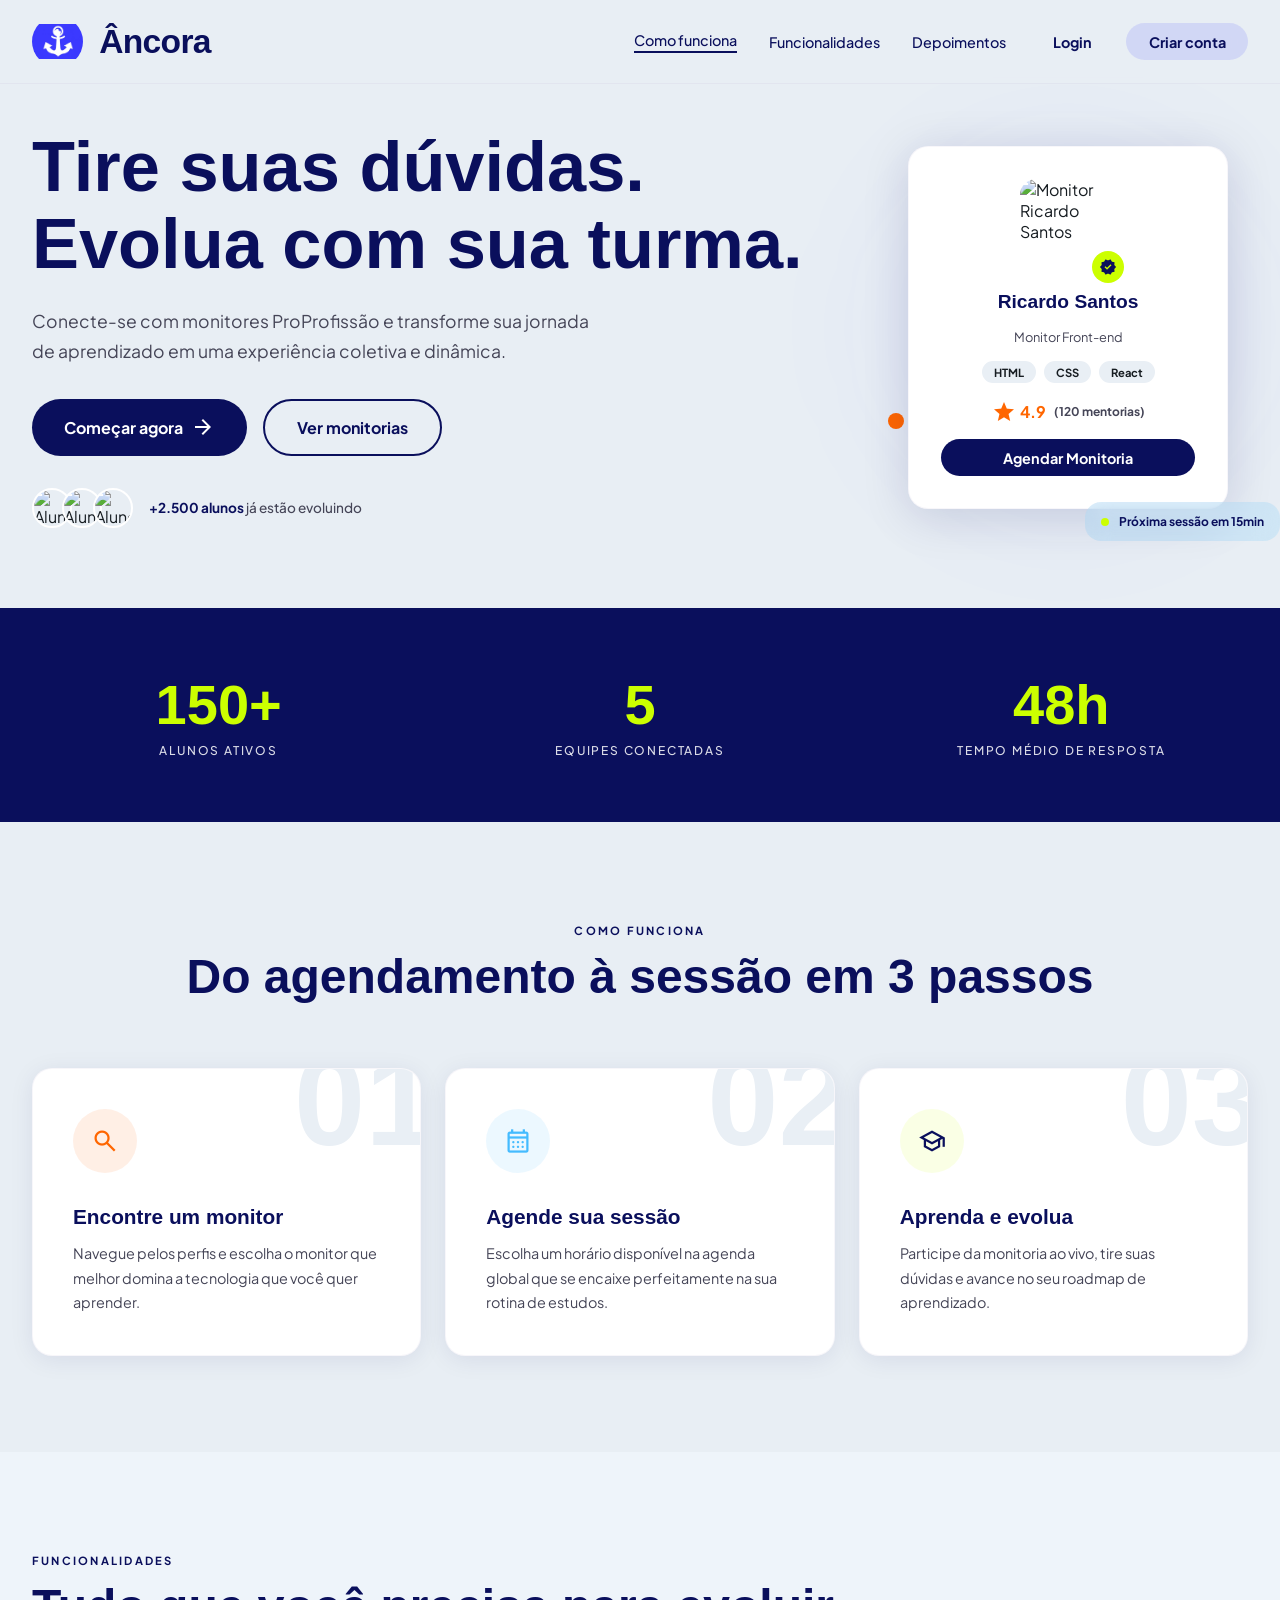
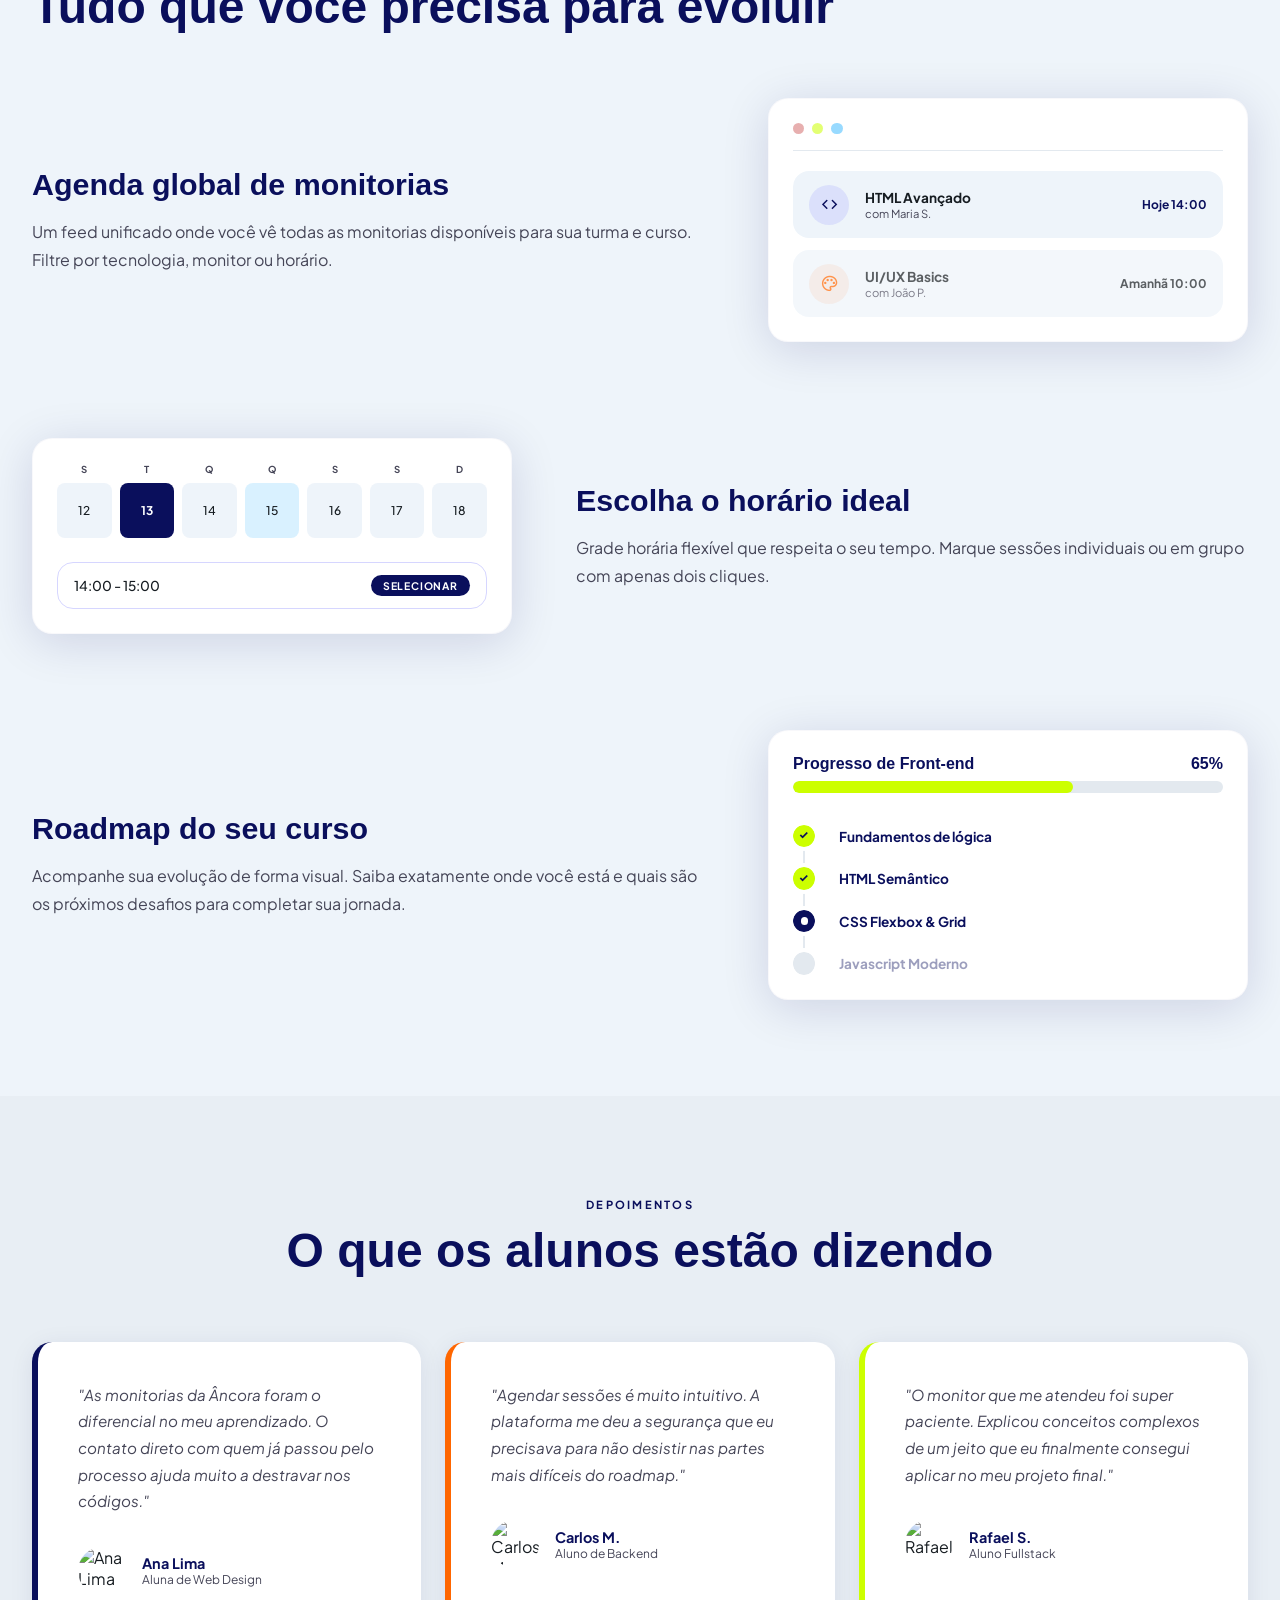
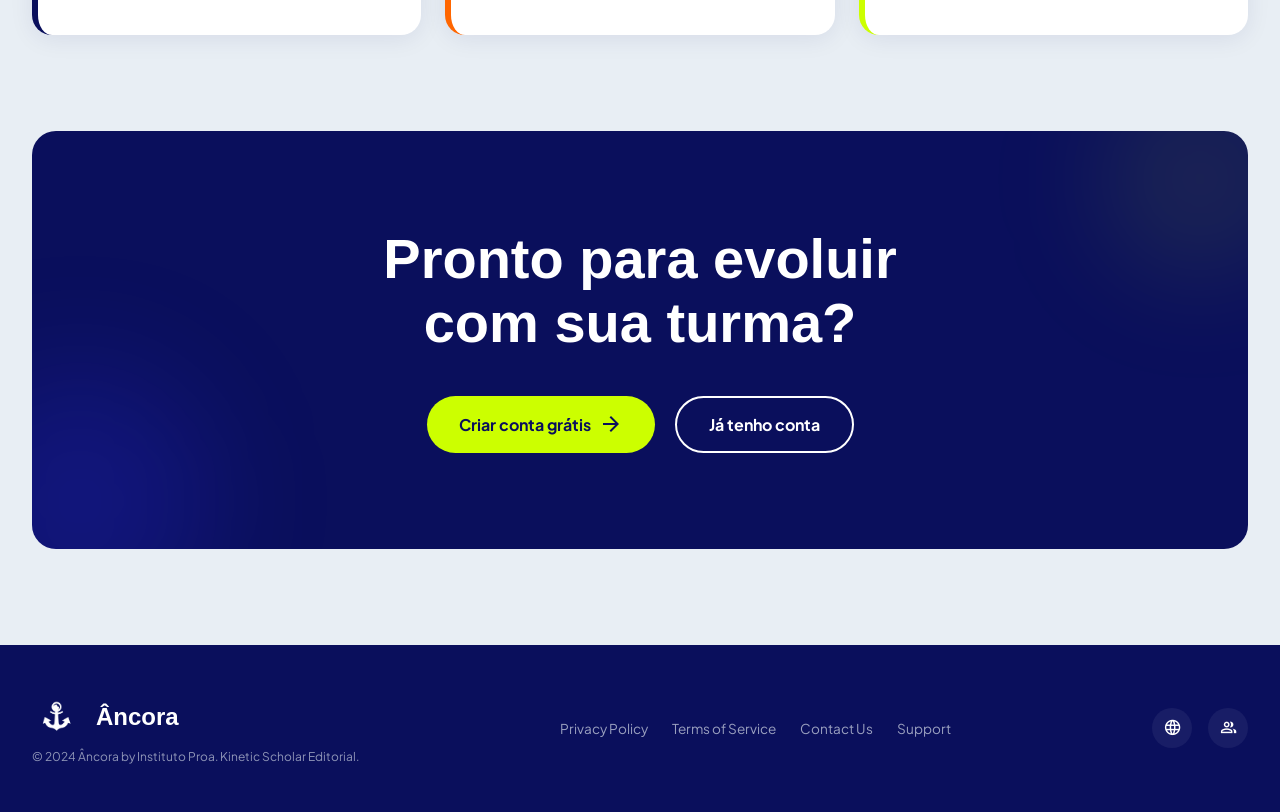
==== commit bb68c508: "botoes na landing page linkados" ====
--- a/frontend/index.html
+++ b/frontend/index.html
@@ -430,11 +430,11 @@
           <div class="cta-card__content">
             <h2 class="cta-card__title">Pronto para evoluir com sua turma?</h2>
             <div class="cta-card__actions">
-              <button class="btn btn--lime btn--large">
+              <button class="btn btn--lime btn--large" onclick="window.location.href = './pages/cadastro.html'">
                 Criar conta grátis
                 <span class="material-symbols-outlined">arrow_forward</span>
               </button>
-              <button class="btn btn--outline-white btn--large">
+              <button class="btn btn--outline-white btn--large" onclick="window.location.href = './pages/login.html'">
                 Já tenho conta
               </button>
             </div>
--- a/frontend/assets/css/pages/index.css
+++ b/frontend/assets/css/pages/index.css
@@ -5,8 +5,8 @@
 /* ── Variables ─────────────────────────────────────────── */
 :root {
   --navy: #0a0f5c;
-  --primary: #3333ff;
-  --primary-dim: #1300e1;
+  --primary: #0A0F5C;
+  --primary-dim: #0A0F5C;
   --lime: #ccff00;
   --orange: #ff6600;
   --cyan: #44bbff;
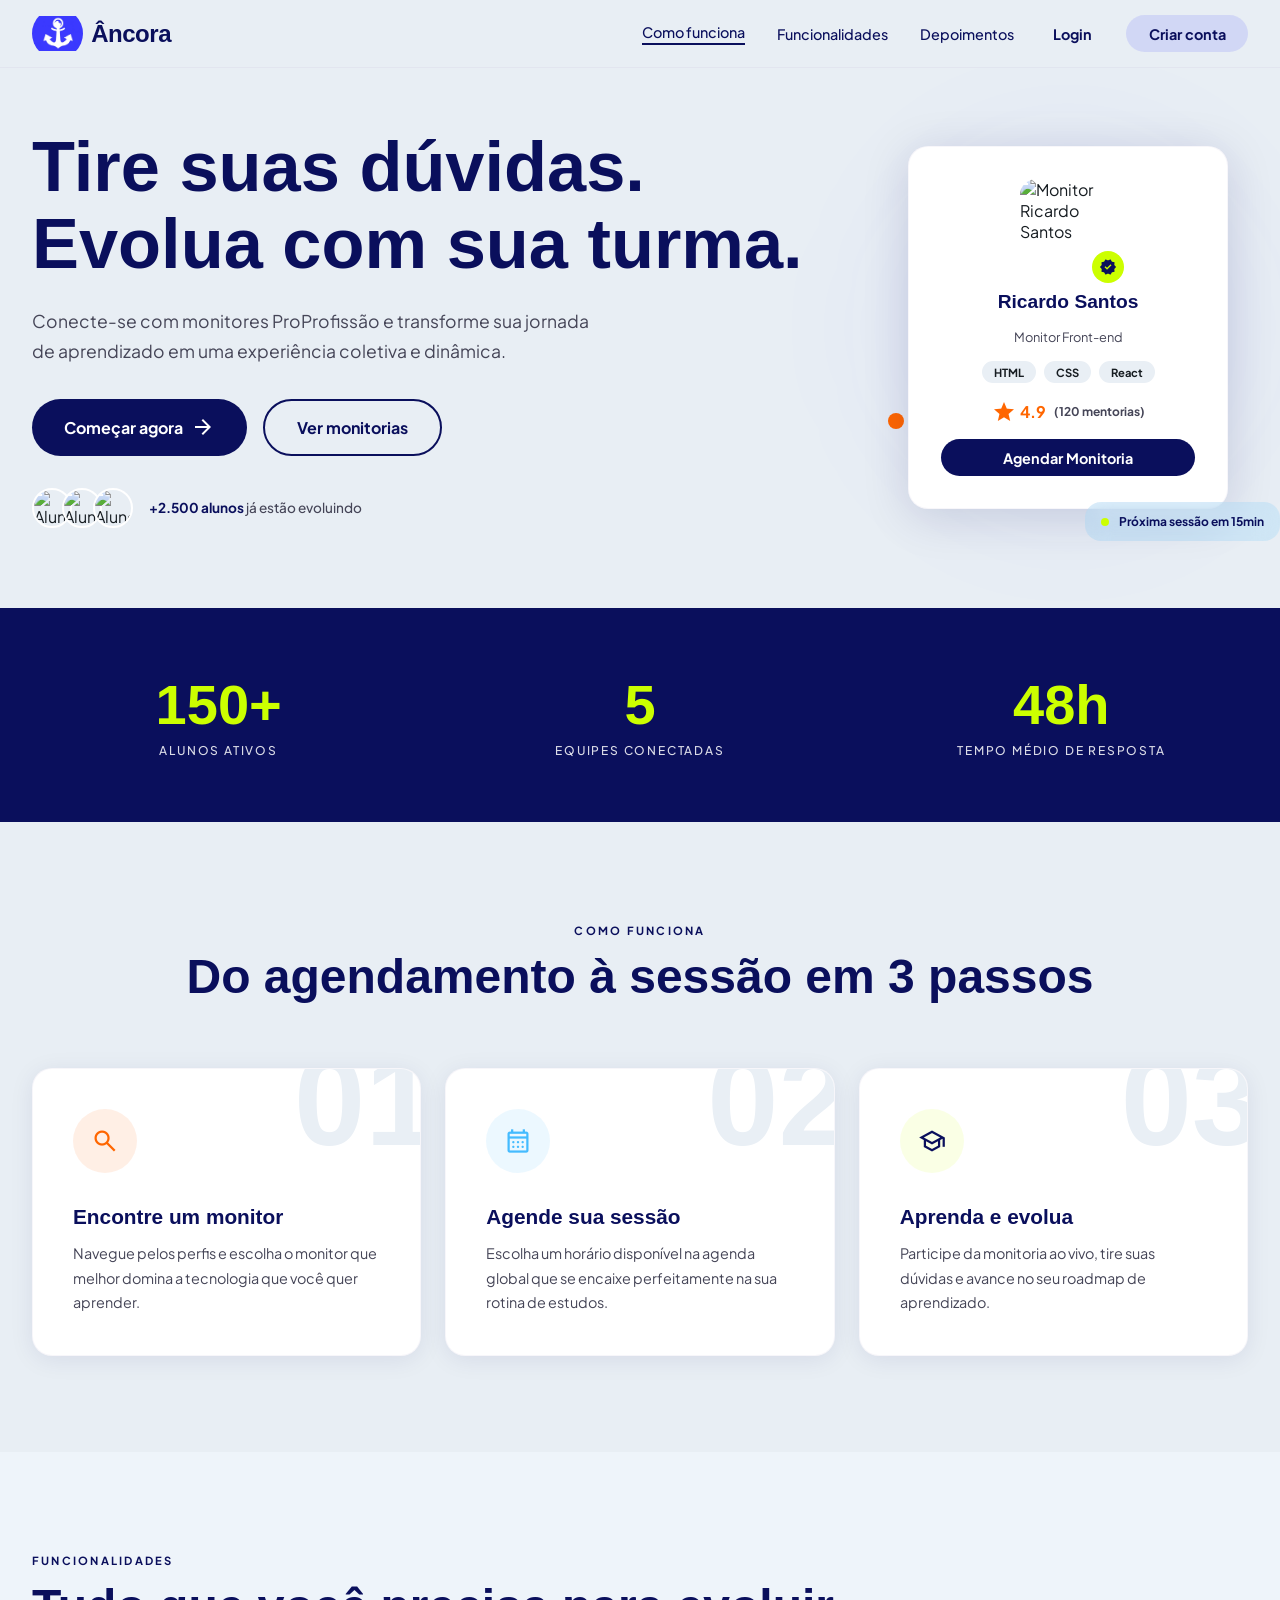
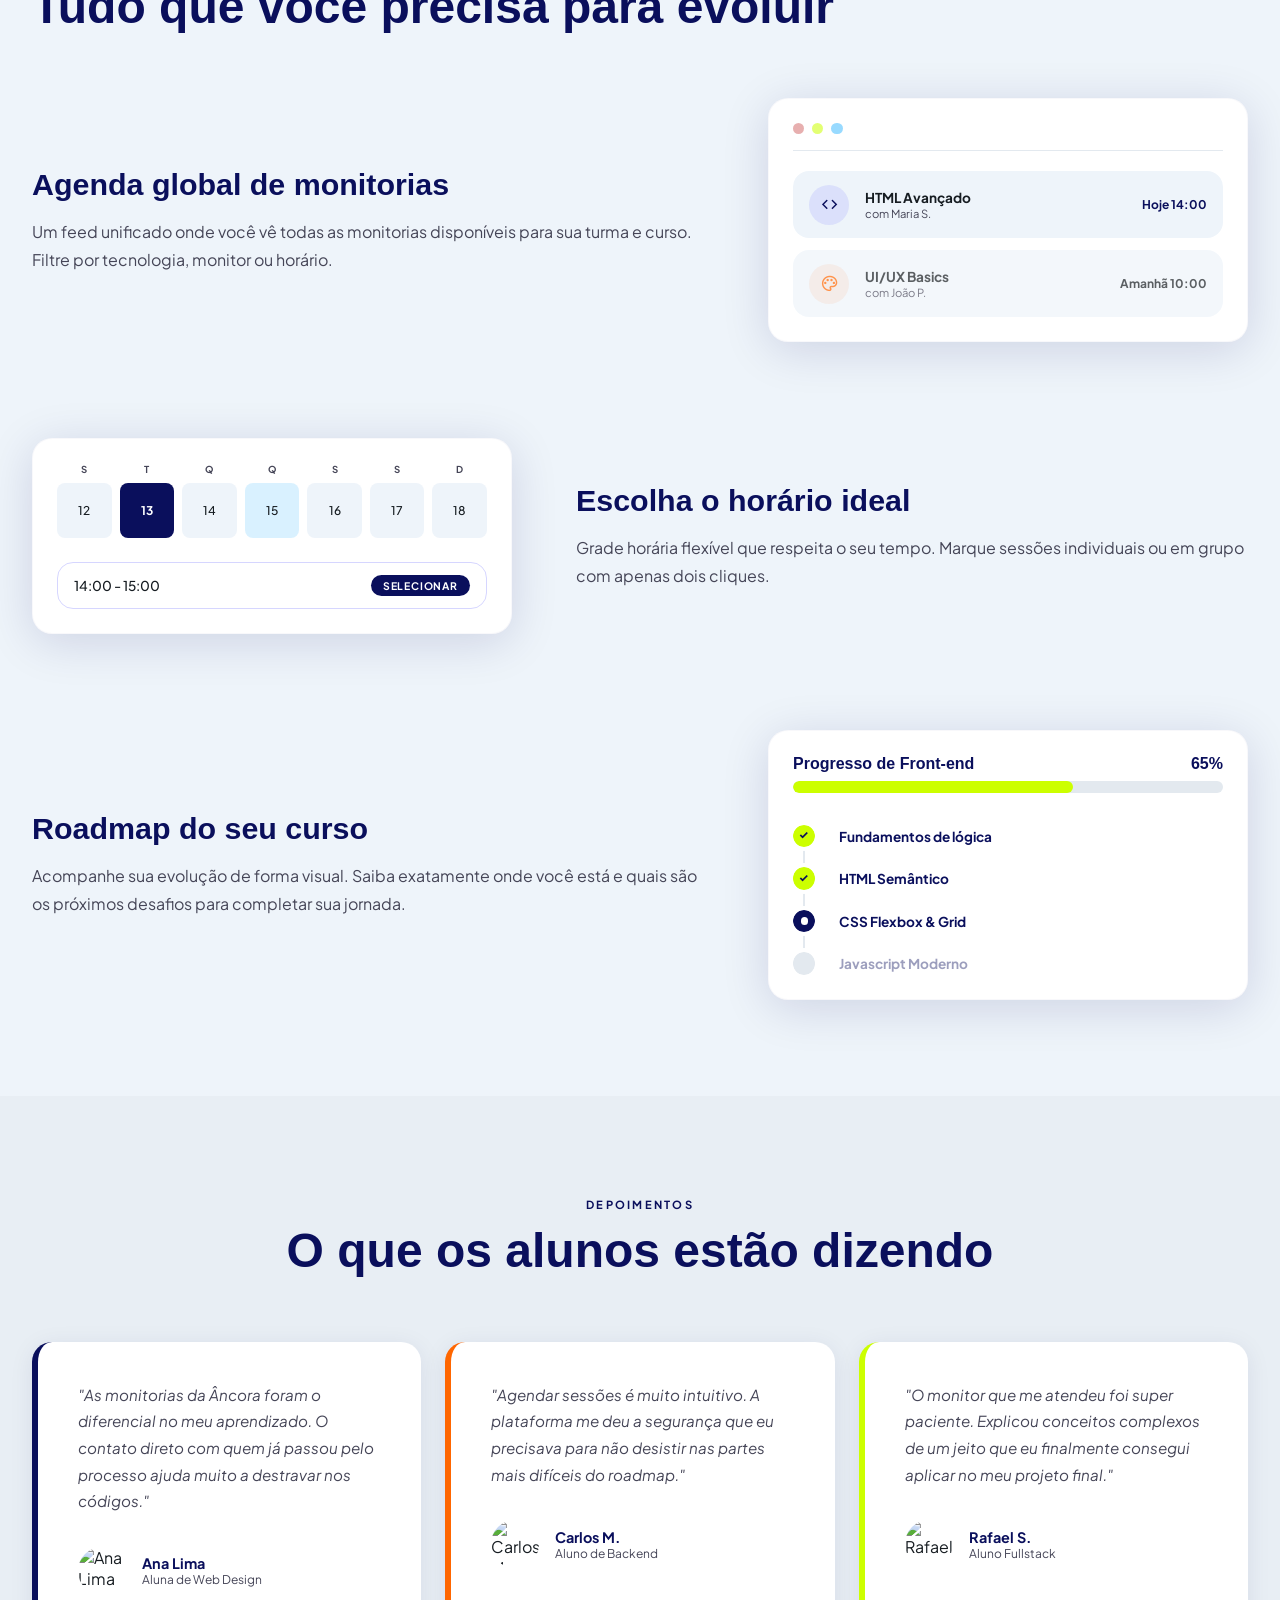
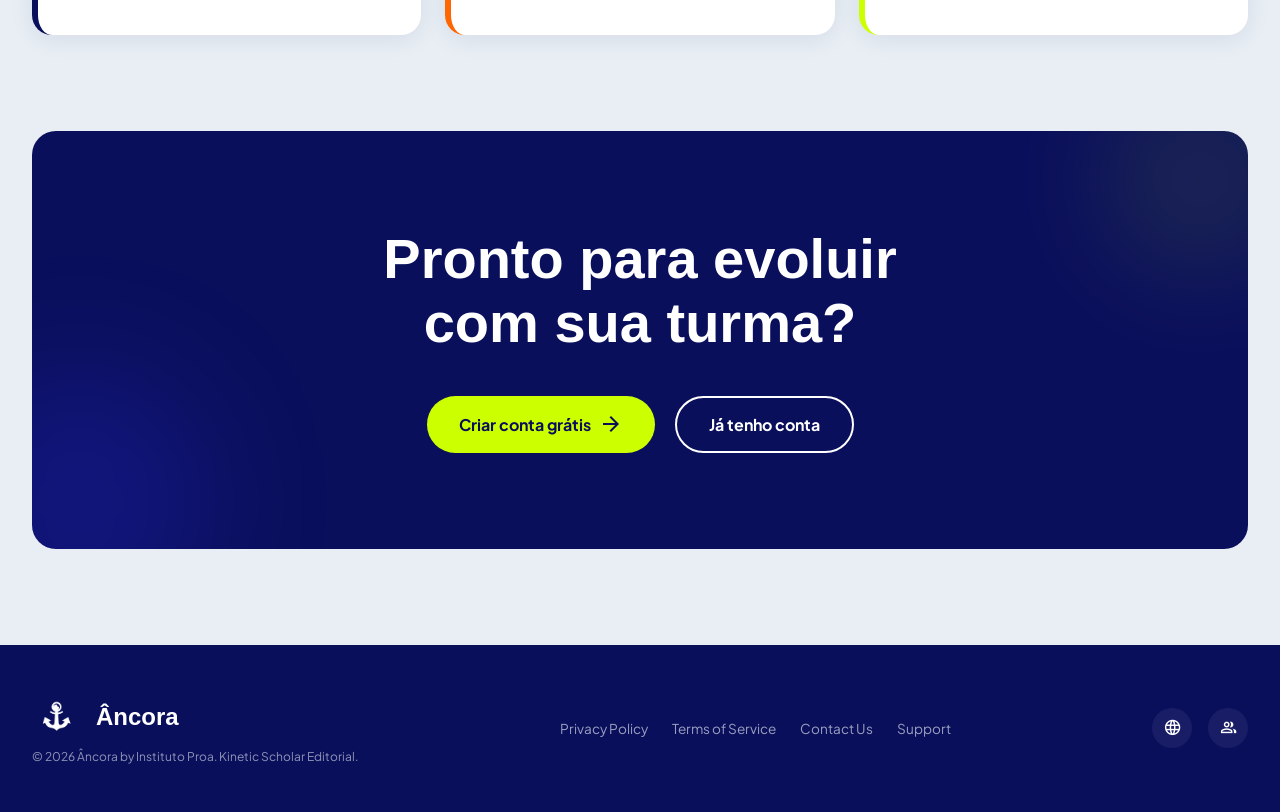
==== commit 0c737124: "ajuste no index.html" ====
--- a/frontend/index.html
+++ b/frontend/index.html
@@ -463,7 +463,7 @@
           </span>
 
           <p class="footer__copy">
-            © 2024 Âncora by Instituto Proa. Kinetic Scholar Editorial.
+            © 2026 Âncora by Instituto Proa. Kinetic Scholar Editorial.
           </p>
         </div>
         <nav class="footer__links">
--- a/frontend/assets/css/pages/index.css
+++ b/frontend/assets/css/pages/index.css
@@ -237,15 +237,15 @@
 .navbar__inner {
   max-width: var(--max-w);
   margin: 0 auto;
-  padding: 1rem var(--px);
-  display: flex;
-  align-items: center;
-  gap: 1.5rem;
+  padding: 0.5rem var(--px);
+  display: flex;
+  align-items: center;
+  gap: 1rem;
 }
 
 .navbar__logo {
   font-family: var(--font-head);
-  font-size: 1.4rem;
+  font-size: 1rem;
   font-weight: 900;
   letter-spacing: -0.03em;
   color: var(--primary);
@@ -257,7 +257,7 @@
 /* logo */
 
 .navbar__logo h2 {
-  padding-inline: 1rem;
+  padding-inline: 0.5rem;
   font-family: var(--font-head);
   font-weight: 600;
 }
